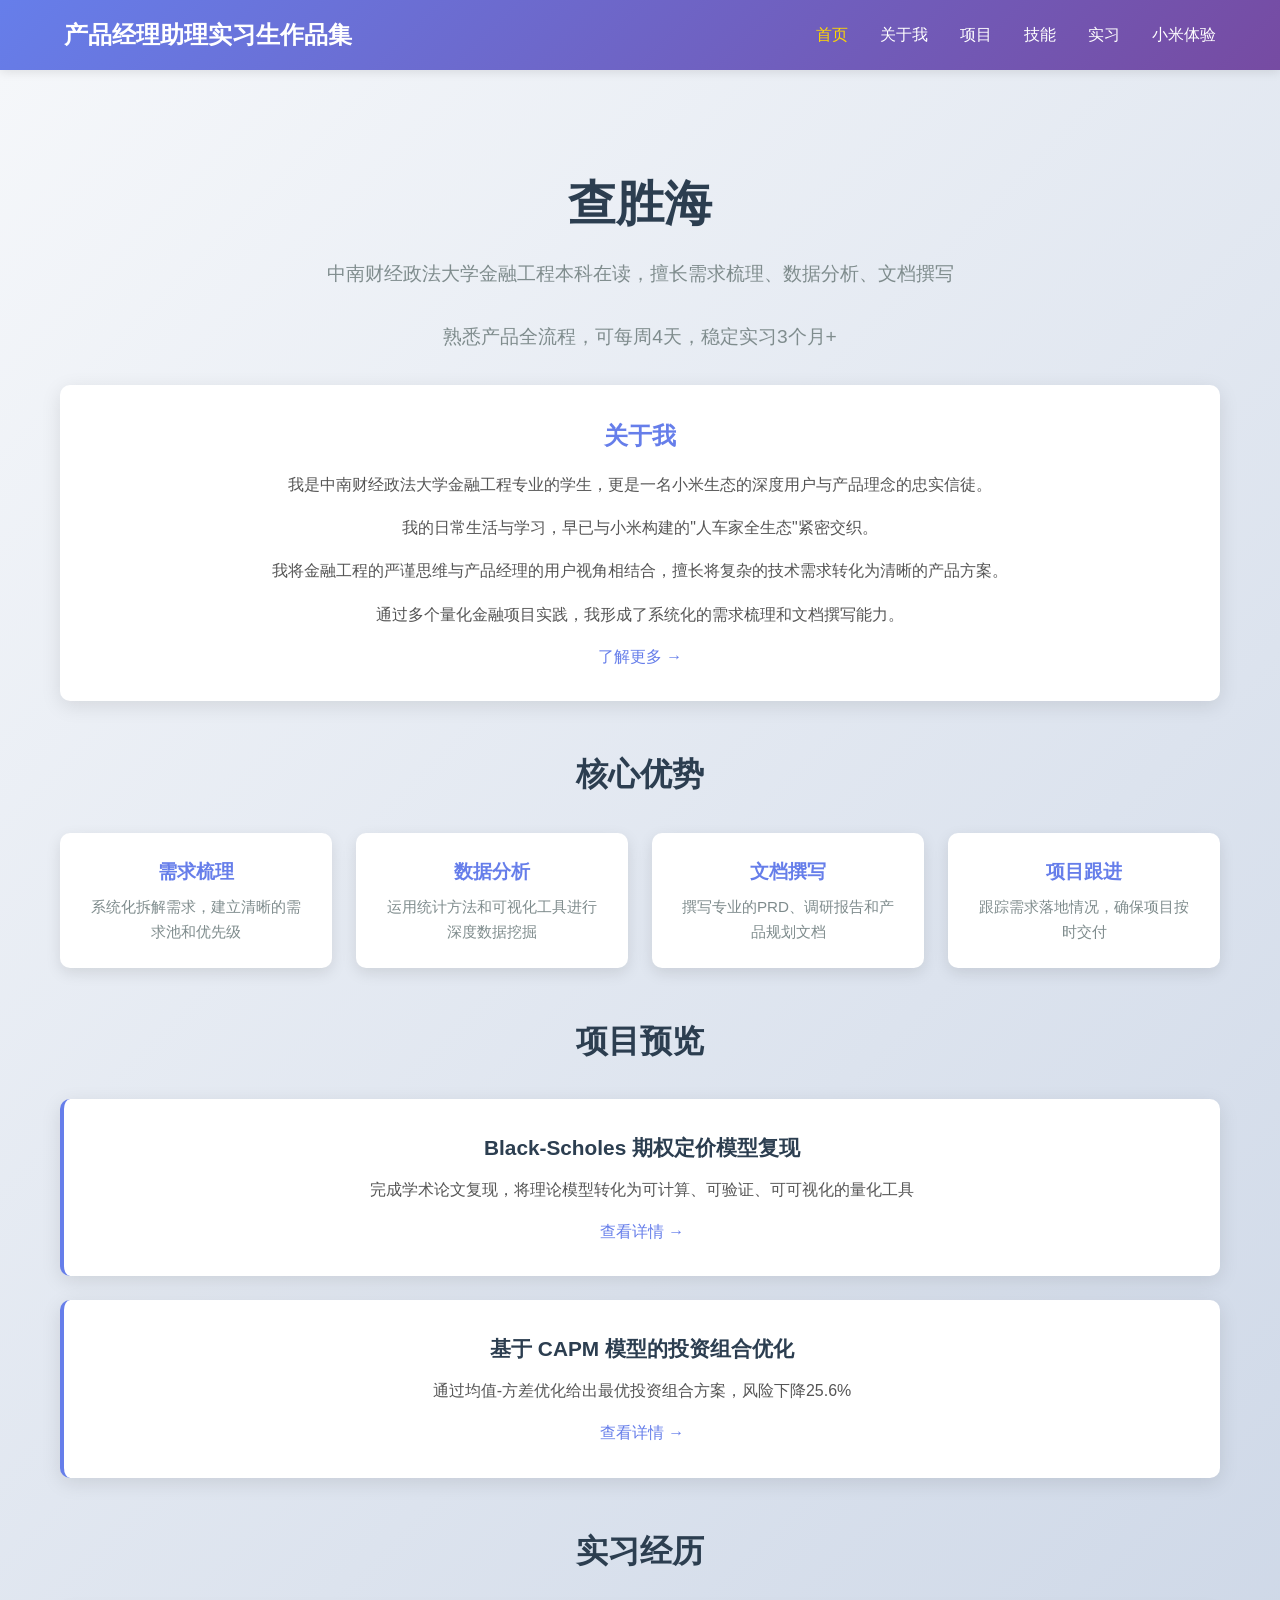
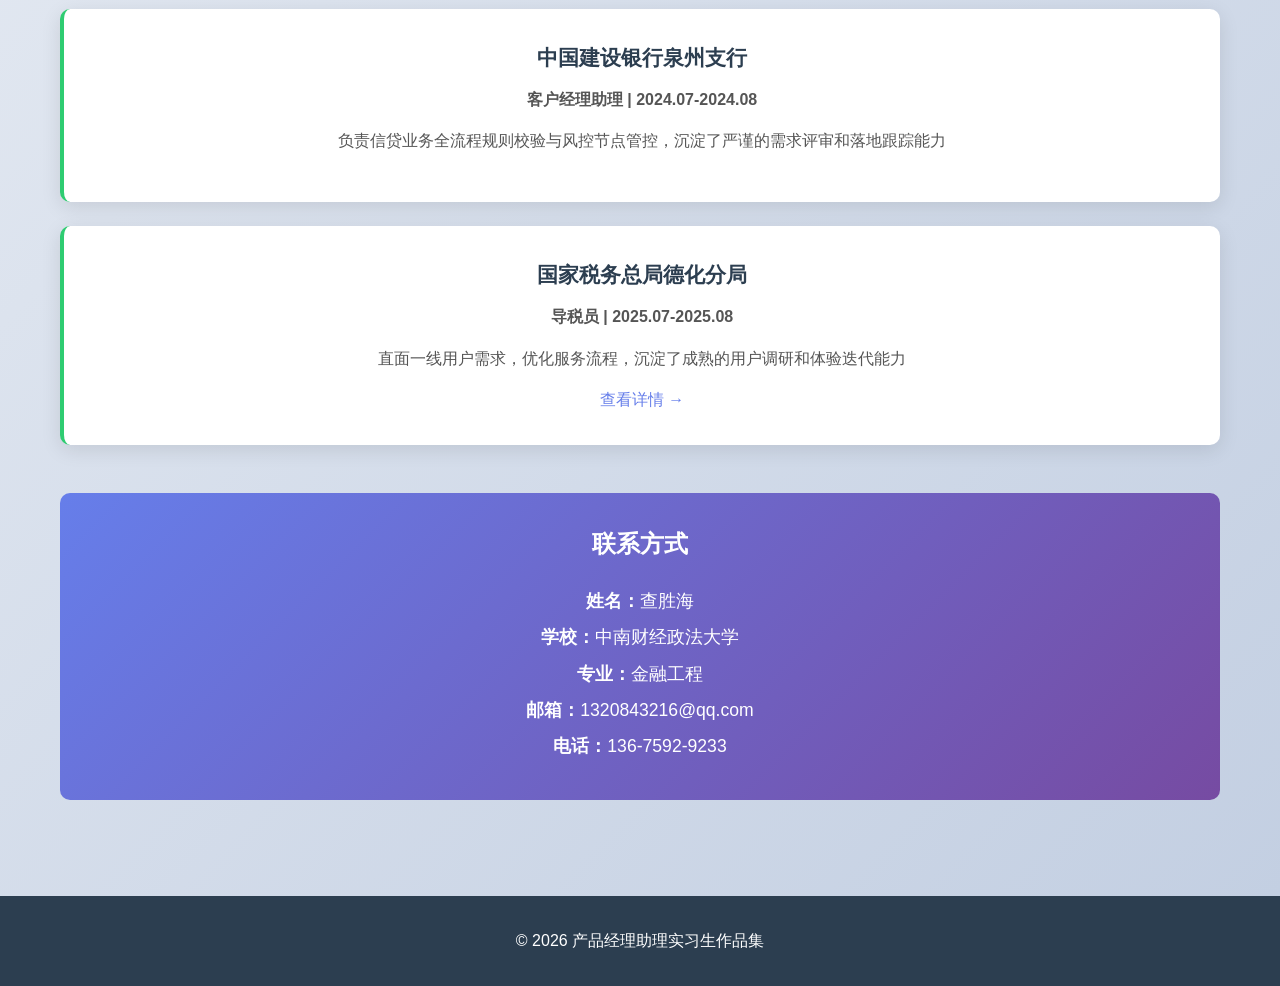
==== index.html @ c29e6b22 "Initial commit" ====
<!DOCTYPE html>
<html lang="zh-CN">
<head>
    <meta charset="UTF-8">
    <meta name="viewport" content="width=device-width, initial-scale=1.0">
    <title>产品经理助理实习生作品集</title>
    <link rel="stylesheet" href="styles.css">
</head>
<body>
    <nav class="navbar">
        <div class="nav-container">
            <div class="logo">产品经理助理实习生作品集</div>
            <ul class="nav-links">
                <li><a href="index.html" class="active">首页</a></li>
                <li><a href="about.html">关于我</a></li>
                <li><a href="project.html">项目</a></li>
                <li><a href="skills.html">技能</a></li>
                <li><a href="internship.html">实习</a></li>
                <li><a href="xiaomi.html">小米体验</a></li>
            </ul>
        </div>
    </nav>

    <section class="hero">
        <div class="container">
            <div class="hero-content">
                <h1>查胜海</h1>
                <p class="tagline">中南财经政法大学金融工程本科在读，擅长需求梳理、数据分析、文档撰写</p>
                <p class="tagline">熟悉产品全流程，可每周4天，稳定实习3个月+</p>
                <div class="intro-section">
                    <h2>关于我</h2>
                    <p>我是中南财经政法大学金融工程专业的学生，更是一名小米生态的深度用户与产品理念的忠实信徒。</p>
                    <p>我的日常生活与学习，早已与小米构建的"人车家全生态"紧密交织。</p>
                    <p>我将金融工程的严谨思维与产品经理的用户视角相结合，擅长将复杂的技术需求转化为清晰的产品方案。</p>
                    <p>通过多个量化金融项目实践，我形成了系统化的需求梳理和文档撰写能力。</p>
                    <a href="about.html" class="project-link">了解更多 →</a>
                </div>
                
                <div class="skills-preview">
                    <h2>核心优势</h2>
                    <div class="skills-grid-preview">
                        <div class="skill-item">
                            <h3>需求梳理</h3>
                            <p>系统化拆解需求，建立清晰的需求池和优先级</p>
                        </div>
                        <div class="skill-item">
                            <h3>数据分析</h3>
                            <p>运用统计方法和可视化工具进行深度数据挖掘</p>
                        </div>
                        <div class="skill-item">
                            <h3>文档撰写</h3>
                            <p>撰写专业的PRD、调研报告和产品规划文档</p>
                        </div>
                        <div class="skill-item">
                            <h3>项目跟进</h3>
                            <p>跟踪需求落地情况，确保项目按时交付</p>
                        </div>
                    </div>
                </div>
                
                <div class="projects-preview">
                    <h2>项目预览</h2>
                    <div class="project-preview-card">
                        <h3>Black-Scholes 期权定价模型复现</h3>
                        <p>完成学术论文复现，将理论模型转化为可计算、可验证、可可视化的量化工具</p>
                        <a href="project.html" class="project-link">查看详情 →</a>
                    </div>
                    <div class="project-preview-card">
                        <h3>基于 CAPM 模型的投资组合优化</h3>
                        <p>通过均值-方差优化给出最优投资组合方案，风险下降25.6%</p>
                        <a href="project.html" class="project-link">查看详情 →</a>
                    </div>
                </div>
                
                <div class="internship-preview">
                    <h2>实习经历</h2>
                    <div class="internship-preview-card">
                        <h3>中国建设银行泉州支行</h3>
                        <p><strong>客户经理助理 | 2024.07-2024.08</strong></p>
                        <p>负责信贷业务全流程规则校验与风控节点管控，沉淀了严谨的需求评审和落地跟踪能力</p>
                    </div>
                    <div class="internship-preview-card">
                        <h3>国家税务总局德化分局</h3>
                        <p><strong>导税员 | 2025.07-2025.08</strong></p>
                        <p>直面一线用户需求，优化服务流程，沉淀了成熟的用户调研和体验迭代能力</p>
                        <a href="internship.html" class="project-link">查看详情 →</a>
                    </div>
                </div>
                
                <div class="contact-section">
                    <h2>联系方式</h2>
                    <div class="contact-info">
                        <p><strong>姓名：</strong>查胜海</p>
                        <p><strong>学校：</strong>中南财经政法大学</p>
                        <p><strong>专业：</strong>金融工程</p>
                        <p><strong>邮箱：</strong>1320843216@qq.com</p>
                        <p><strong>电话：</strong>136-7592-9233</p>
                    </div>
                </div>
            </div>
        </div>
    </section>

    <footer>
        <div class="container">
            <p>&copy; 2026 产品经理助理实习生作品集</p>
        </div>
    </footer>
</body>
</html>
---- styles.css ----
* {
    margin: 0;
    padding: 0;
    box-sizing: border-box;
}

body {
    font-family: -apple-system, BlinkMacSystemFont, 'Segoe UI', Roboto, 'Helvetica Neue', Arial, sans-serif;
    line-height: 1.6;
    color: #333;
    background-color: #f5f5f5;
}

.container {
    max-width: 1200px;
    margin: 0 auto;
    padding: 0 20px;
}

.navbar {
    background: linear-gradient(135deg, #667eea 0%, #764ba2 100%);
    padding: 1rem 0;
    position: sticky;
    top: 0;
    z-index: 100;
    box-shadow: 0 2px 10px rgba(0,0,0,0.1);
}

.nav-container {
    display: flex;
    justify-content: space-between;
    align-items: center;
    padding: 0 4rem;
}

.logo {
    font-size: 1.5rem;
    font-weight: bold;
    color: white;
}

.nav-links {
    display: flex;
    list-style: none;
    gap: 2rem;
}

.nav-links a {
    color: white;
    text-decoration: none;
    font-weight: 500;
    transition: color 0.3s ease;
}

.nav-links a:hover,
.nav-links a.active {
    color: #ffd700;
}

.hero {
    padding: 6rem 0;
    background: linear-gradient(135deg, #f5f7fa 0%, #c3cfe2 100%);
    text-align: center;
}

.hero-content h1 {
    font-size: 3rem;
    margin-bottom: 1rem;
    color: #2c3e50;
}

.tagline {
    font-size: 1.2rem;
    color: #7f8c8d;
    margin-bottom: 2rem;
    max-width: 800px;
    margin-left: auto;
    margin-right: auto;
}

.personal-info {
    margin: 2rem 0;
}

.personal-info p,
.contact-info p {
    font-size: 1.1rem;
    margin: 0.5rem 0;
}

.resume-btn {
    display: inline-block;
    background: linear-gradient(135deg, #667eea 0%, #764ba2 100%);
    color: white;
    padding: 1rem 2rem;
    text-decoration: none;
    border-radius: 50px;
    font-weight: bold;
    margin-top: 1rem;
    transition: transform 0.3s ease;
}

.resume-btn:hover {
    transform: translateY(-2px);
}

.intro-section {
    background: white;
    padding: 2rem;
    border-radius: 10px;
    margin: 2rem 0;
    box-shadow: 0 5px 20px rgba(0,0,0,0.1);
}

.intro-section h2 {
    color: #667eea;
    margin-bottom: 1rem;
    font-size: 1.5rem;
}

.intro-section p {
    margin-bottom: 1rem;
    line-height: 1.7;
    color: #555;
}

.skills-preview {
    margin: 3rem 0;
}

.skills-preview h2 {
    color: #2c3e50;
    text-align: center;
    margin-bottom: 2rem;
    font-size: 2rem;
}

.skills-grid-preview {
    display: grid;
    grid-template-columns: repeat(auto-fit, minmax(250px, 1fr));
    gap: 1.5rem;
}

.skill-item {
    background: white;
    padding: 1.5rem;
    border-radius: 10px;
    box-shadow: 0 5px 15px rgba(0,0,0,0.1);
    text-align: center;
}

.skill-item h3 {
    color: #667eea;
    margin-bottom: 0.5rem;
    font-size: 1.2rem;
}

.skill-item p {
    color: #7f8c8d;
    font-size: 0.95rem;
}

.projects-preview {
    margin: 3rem 0;
}

.projects-preview h2 {
    color: #2c3e50;
    text-align: center;
    margin-bottom: 2rem;
    font-size: 2rem;
}

.project-preview-card {
    background: white;
    padding: 2rem;
    border-radius: 10px;
    margin-bottom: 1.5rem;
    box-shadow: 0 5px 20px rgba(0,0,0,0.1);
    border-left: 4px solid #667eea;
}

.project-preview-card h3 {
    color: #2c3e50;
    margin-bottom: 0.8rem;
    font-size: 1.3rem;
}

.project-preview-card p {
    color: #555;
    margin-bottom: 1rem;
    line-height: 1.6;
}

.project-link {
    color: #667eea;
    text-decoration: none;
    font-weight: 500;
    transition: color 0.3s ease;
}

.project-link:hover {
    color: #764ba2;
}

.internship-preview {
    margin: 3rem 0;
}

.internship-preview h2 {
    color: #2c3e50;
    text-align: center;
    margin-bottom: 2rem;
    font-size: 2rem;
}

.internship-preview-card {
    background: white;
    padding: 2rem;
    border-radius: 10px;
    margin-bottom: 1.5rem;
    box-shadow: 0 5px 20px rgba(0,0,0,0.1);
    border-left: 4px solid #2ecc71;
}

.internship-preview-card h3 {
    color: #2c3e50;
    margin-bottom: 0.8rem;
    font-size: 1.3rem;
}

.internship-preview-card p {
    color: #555;
    margin-bottom: 1rem;
    line-height: 1.6;
}

.contact-section {
    background: linear-gradient(135deg, #667eea 0%, #764ba2 100%);
    color: white;
    padding: 2rem;
    border-radius: 10px;
    margin-top: 3rem;
}

.contact-section h2 {
    margin-bottom: 1.5rem;
    font-size: 1.5rem;
}

.contact-section .contact-info p {
    margin: 0.5rem 0;
    font-size: 1.1rem;
}

.project-section {
    padding: 4rem 0;
    background: white;
}

.section-title {
    text-align: center;
    font-size: 2.5rem;
    margin-bottom: 3rem;
    color: #2c3e50;
}

.project-card {
    background: white;
    border-radius: 10px;
    box-shadow: 0 5px 20px rgba(0,0,0,0.1);
    padding: 2rem;
    margin-bottom: 2rem;
}

.project-card h2 {
    color: #667eea;
    margin-bottom: 0.5rem;
    font-size: 1.8rem;
}

.project-tagline {
    color: #7f8c8d;
    font-style: italic;
    margin-bottom: 2rem;
    font-size: 1.1rem;
}

.project-card h3 {
    color: #2c3e50;
    margin: 1.5rem 0 1rem;
    font-size: 1.4rem;
}

.project-card h4 {
    color: #667eea;
    margin: 1.2rem 0 0.8rem;
    font-size: 1.2rem;
}

.project-card p {
    margin-bottom: 1rem;
    color: #555;
    line-height: 1.7;
}

.skill-tags {
    display: flex;
    flex-wrap: wrap;
    gap: 0.8rem;
    margin-top: 1rem;
}

.skill-tags span {
    background: linear-gradient(135deg, #667eea 0%, #764ba2 100%);
    color: white;
    padding: 0.4rem 1rem;
    border-radius: 20px;
    font-size: 0.9rem;
    font-weight: 500;
}

.skills-section {
    padding: 4rem 0;
    background: #f8f9fa;
}

.skills-single-card {
    background: white;
    padding: 2rem;
    border-radius: 10px;
    box-shadow: 0 5px 20px rgba(0,0,0,0.1);
    margin-top: 2rem;
}

.skill-section {
    margin-bottom: 2.5rem;
    padding-bottom: 2rem;
    border-bottom: 2px solid #f0f0f0;
}

.skill-section:last-child {
    margin-bottom: 0;
    padding-bottom: 0;
    border-bottom: none;
}

.skill-section h3 {
    color: #667eea;
    margin-bottom: 1.5rem;
    font-size: 1.4rem;
    position: relative;
    padding-left: 1.5rem;
}

.skill-section h3:before {
    content: "▸";
    position: absolute;
    left: 0;
    color: #667eea;
    font-size: 1.2rem;
}

.skill-section ul {
    list-style: none;
}

.skill-section ol {
    margin-left: 1.5rem;
}

.skill-section li {
    margin: 0.8rem 0;
    padding-left: 1.5rem;
    position: relative;
    line-height: 1.6;
    word-break: break-word;
}

.skill-section ul li:before {
    content: "✓";
    position: absolute;
    left: 0;
    color: #2ecc71;
    font-weight: bold;
}

.about-section,
.xiaomi-section,
.internship-section {
    padding: 4rem 0;
    background: white;
}

.experience-card {
    background: #f8f9fa;
    padding: 2rem;
    border-radius: 10px;
    margin-bottom: 2rem;
}

.experience-card h3 {
    color: #2c3e50;
    margin: 1.5rem 0 1rem;
}

.experience-card ul,
.experience-card ol {
    margin-left: 1.5rem;
}

.experience-card li {
    margin: 0.5rem 0;
}

.internship-card {
    background: #f8f9fa;
    padding: 2rem;
    border-radius: 10px;
    margin-bottom: 2rem;
}

.internship-card h2 {
    color: #667eea;
    font-size: 1.8rem;
    margin-bottom: 1rem;
}

.internship-card h3 {
    color: #2c3e50;
    margin: 1.5rem 0 1rem;
    font-size: 1.4rem;
}

.internship-card ul {
    margin-left: 1.5rem;
}

.internship-card li {
    margin: 0.8rem 0;
    line-height: 1.6;
    word-break: break-word;
}

.about-card {
    background: white;
    padding: 3rem;
    border-radius: 15px;
    box-shadow: 0 10px 30px rgba(0,0,0,0.1);
    max-width: 1000px;
    margin: 0 auto;
}

.about-card h2 {
    color: #667eea;
    font-size: 2.2rem;
    margin-bottom: 1.5rem;
    text-align: center;
}

.about-card h3 {
    color: #2c3e50;
    font-size: 1.6rem;
    margin: 2rem 0 1rem;
    position: relative;
    padding-left: 1.5rem;
}

.about-card h3:before {
    content: "▸";
    position: absolute;
    left: 0;
    color: #667eea;
    font-size: 1.2rem;
}

.about-card h4 {
    color: #667eea;
    font-size: 1.3rem;
    margin: 1.5rem 0 0.8rem;
}

.about-card p {
    color: #555;
    line-height: 1.7;
    margin-bottom: 1.2rem;
}

.experience-grid {
    display: grid;
    grid-template-columns: repeat(auto-fit, minmax(400px, 1fr));
    gap: 2rem;
    margin: 2rem 0;
}

.experience-item {
    background: #f8f9fa;
    padding: 1.5rem;
    border-radius: 10px;
    border-left: 4px solid #667eea;
}

@media (max-width: 768px) {
    .experience-grid {
        grid-template-columns: 1fr;
    }
    
    .about-card {
        padding: 2rem;
    }
}

footer {
    background: #2c3e50;
    color: white;
    text-align: center;
    padding: 2rem 0;
}

@media (max-width: 768px) {
    .nav-container {
        padding: 0 1rem;
    }
    
    .nav-links {
        gap: 1rem;
    }
    
    .hero-content h1 {
        font-size: 2rem;
    }
    
    .tagline {
        font-size: 1rem;
    }
    
    .section-title {
        font-size: 2rem;
    }
    
    .skills-grid {
        grid-template-columns: 1fr;
    }
}

.highlight {
    color: #667eea;
    font-weight: bold;
}

.cta-section {
    text-align: center;
    padding: 3rem 0;
    background: linear-gradient(135deg, #667eea 0%, #764ba2 100%);
    color: white;
    margin: 2rem 0;
    border-radius: 10px;
}

.cta-btn {
    display: inline-block;
    background: white;
    color: #667eea;
    padding: 0.8rem 1.5rem;
    text-decoration: none;
    border-radius: 50px;
    font-weight: bold;
    margin-top: 1rem;
    transition: transform 0.3s ease;
}

.cta-btn:hover {
    transform: translateY(-2px);
}
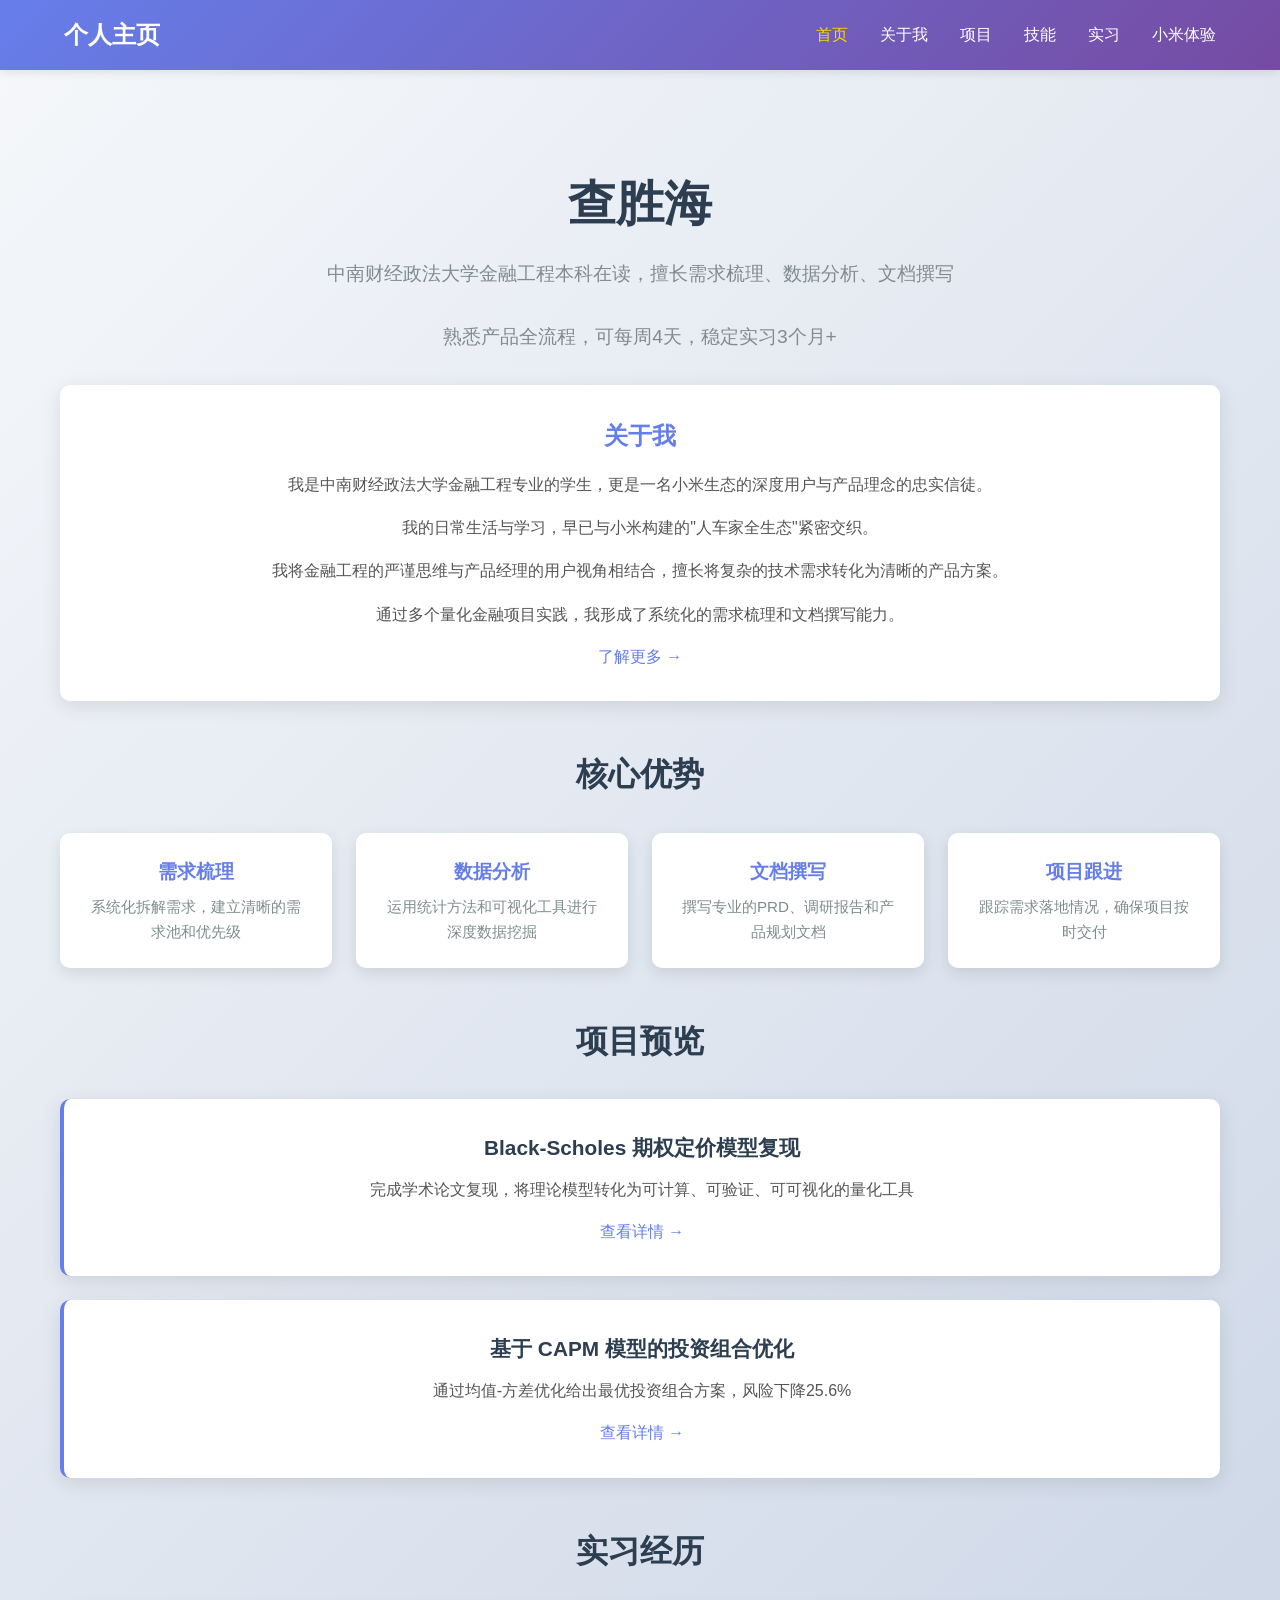
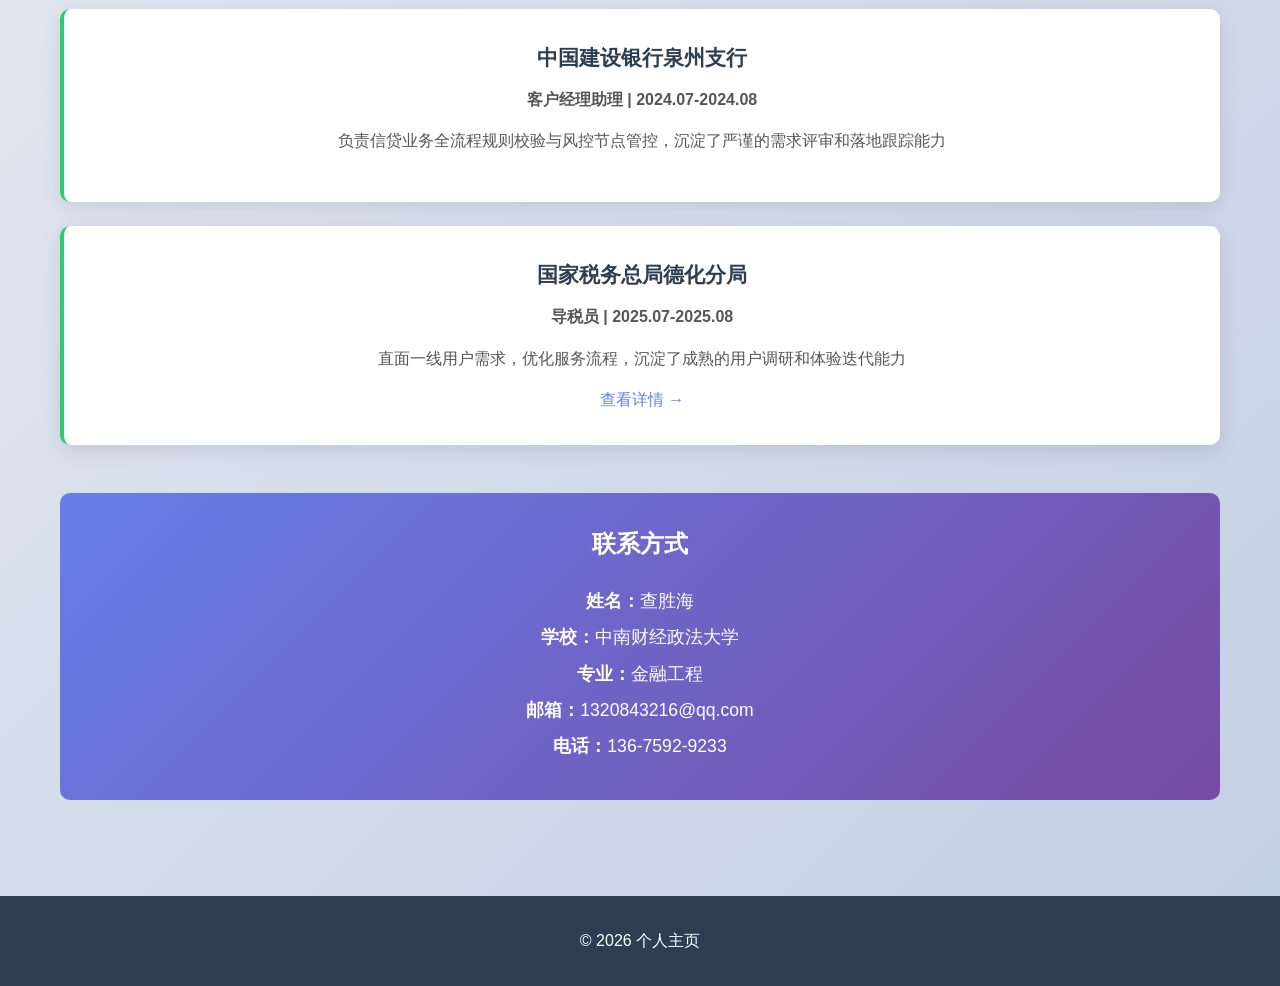
==== commit a04ca0cc: "update" ====
--- a/index.html
+++ b/index.html
@@ -3,13 +3,13 @@
 <head>
     <meta charset="UTF-8">
     <meta name="viewport" content="width=device-width, initial-scale=1.0">
-    <title>产品经理助理实习生作品集</title>
+    <title>个人主页</title>
     <link rel="stylesheet" href="styles.css">
 </head>
 <body>
     <nav class="navbar">
         <div class="nav-container">
-            <div class="logo">产品经理助理实习生作品集</div>
+            <div class="logo">个人主页</div>
             <ul class="nav-links">
                 <li><a href="index.html" class="active">首页</a></li>
                 <li><a href="about.html">关于我</a></li>
@@ -103,7 +103,7 @@
 
     <footer>
         <div class="container">
-            <p>&copy; 2026 产品经理助理实习生作品集</p>
+            <p>&copy; 2026 个人主页</p>
         </div>
     </footer>
 </body>
--- a/styles.css
+++ b/styles.css
@@ -354,7 +354,7 @@
 }
 
 .skill-section h3:before {
-    content: "▸";
+    content: "→";
     position: absolute;
     left: 0;
     color: #667eea;
@@ -378,7 +378,7 @@
 }
 
 .skill-section ul li:before {
-    content: "✓";
+    content: "•";
     position: absolute;
     left: 0;
     color: #2ecc71;
@@ -467,7 +467,7 @@
 }
 
 .about-card h3:before {
-    content: "▸";
+    content: "→";
     position: absolute;
     left: 0;
     color: #667eea;
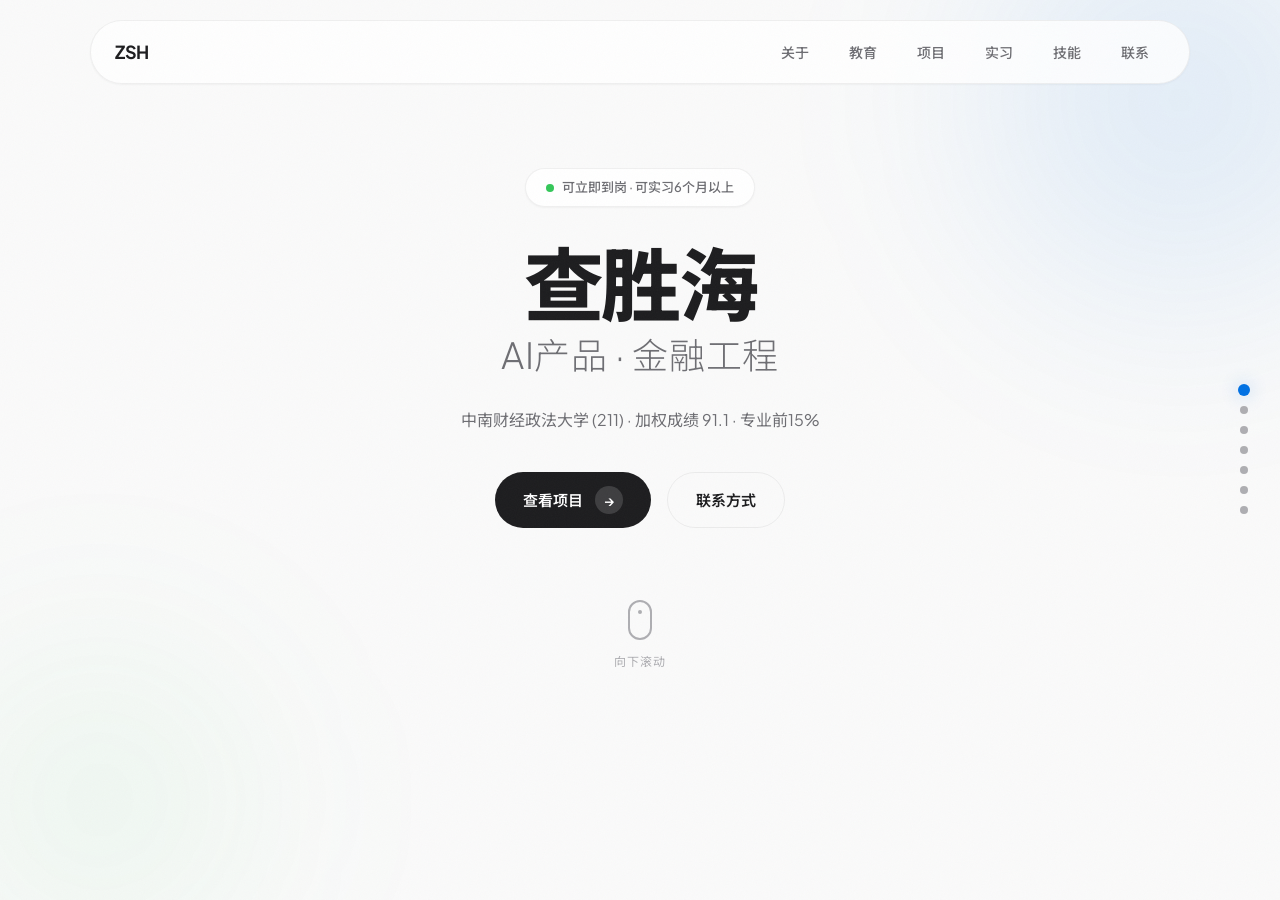
==== commit 76d691dd: "feat: 个人网站初始版本 - Soft Structuralism 清亮风格" ====
--- a/index.html
+++ b/index.html
@@ -1,110 +1,374 @@
-<!DOCTYPE html>
-<html lang="zh-CN">
-<head>
-    <meta charset="UTF-8">
-    <meta name="viewport" content="width=device-width, initial-scale=1.0">
-    <title>个人主页</title>
-    <link rel="stylesheet" href="styles.css">
-</head>
-<body>
-    <nav class="navbar">
-        <div class="nav-container">
-            <div class="logo">个人主页</div>
-            <ul class="nav-links">
-                <li><a href="index.html" class="active">首页</a></li>
-                <li><a href="about.html">关于我</a></li>
-                <li><a href="project.html">项目</a></li>
-                <li><a href="skills.html">技能</a></li>
-                <li><a href="internship.html">实习</a></li>
-                <li><a href="xiaomi.html">小米体验</a></li>
-            </ul>
-        </div>
-    </nav>
-
-    <section class="hero">
-        <div class="container">
-            <div class="hero-content">
-                <h1>查胜海</h1>
-                <p class="tagline">中南财经政法大学金融工程本科在读，擅长需求梳理、数据分析、文档撰写</p>
-                <p class="tagline">熟悉产品全流程，可每周4天，稳定实习3个月+</p>
-                <div class="intro-section">
-                    <h2>关于我</h2>
-                    <p>我是中南财经政法大学金融工程专业的学生，更是一名小米生态的深度用户与产品理念的忠实信徒。</p>
-                    <p>我的日常生活与学习，早已与小米构建的"人车家全生态"紧密交织。</p>
-                    <p>我将金融工程的严谨思维与产品经理的用户视角相结合，擅长将复杂的技术需求转化为清晰的产品方案。</p>
-                    <p>通过多个量化金融项目实践，我形成了系统化的需求梳理和文档撰写能力。</p>
-                    <a href="about.html" class="project-link">了解更多 →</a>
-                </div>
-                
-                <div class="skills-preview">
-                    <h2>核心优势</h2>
-                    <div class="skills-grid-preview">
-                        <div class="skill-item">
-                            <h3>需求梳理</h3>
-                            <p>系统化拆解需求，建立清晰的需求池和优先级</p>
-                        </div>
-                        <div class="skill-item">
-                            <h3>数据分析</h3>
-                            <p>运用统计方法和可视化工具进行深度数据挖掘</p>
-                        </div>
-                        <div class="skill-item">
-                            <h3>文档撰写</h3>
-                            <p>撰写专业的PRD、调研报告和产品规划文档</p>
-                        </div>
-                        <div class="skill-item">
-                            <h3>项目跟进</h3>
-                            <p>跟踪需求落地情况，确保项目按时交付</p>
-                        </div>
-                    </div>
-                </div>
-                
-                <div class="projects-preview">
-                    <h2>项目预览</h2>
-                    <div class="project-preview-card">
-                        <h3>Black-Scholes 期权定价模型复现</h3>
-                        <p>完成学术论文复现，将理论模型转化为可计算、可验证、可可视化的量化工具</p>
-                        <a href="project.html" class="project-link">查看详情 →</a>
-                    </div>
-                    <div class="project-preview-card">
-                        <h3>基于 CAPM 模型的投资组合优化</h3>
-                        <p>通过均值-方差优化给出最优投资组合方案，风险下降25.6%</p>
-                        <a href="project.html" class="project-link">查看详情 →</a>
-                    </div>
-                </div>
-                
-                <div class="internship-preview">
-                    <h2>实习经历</h2>
-                    <div class="internship-preview-card">
-                        <h3>中国建设银行泉州支行</h3>
-                        <p><strong>客户经理助理 | 2024.07-2024.08</strong></p>
-                        <p>负责信贷业务全流程规则校验与风控节点管控，沉淀了严谨的需求评审和落地跟踪能力</p>
-                    </div>
-                    <div class="internship-preview-card">
-                        <h3>国家税务总局德化分局</h3>
-                        <p><strong>导税员 | 2025.07-2025.08</strong></p>
-                        <p>直面一线用户需求，优化服务流程，沉淀了成熟的用户调研和体验迭代能力</p>
-                        <a href="internship.html" class="project-link">查看详情 →</a>
-                    </div>
-                </div>
-                
-                <div class="contact-section">
-                    <h2>联系方式</h2>
-                    <div class="contact-info">
-                        <p><strong>姓名：</strong>查胜海</p>
-                        <p><strong>学校：</strong>中南财经政法大学</p>
-                        <p><strong>专业：</strong>金融工程</p>
-                        <p><strong>邮箱：</strong>1320843216@qq.com</p>
-                        <p><strong>电话：</strong>136-7592-9233</p>
-                    </div>
-                </div>
-            </div>
-        </div>
-    </section>
-
-    <footer>
-        <div class="container">
-            <p>&copy; 2026 个人主页</p>
-        </div>
-    </footer>
-</body>
-</html>+<!DOCTYPE html>
+<html lang="zh-CN">
+<head>
+  <meta charset="UTF-8">
+  <meta name="viewport" content="width=device-width, initial-scale=1.0">
+  <title>查胜海 | AI产品 & 金融工程</title>
+  <meta name="description" content="查胜海的个人网站 - 中南财经政法大学金融工程专业，专注AI产品与数据驱动运营">
+  <meta property="og:title" content="查胜海 | AI产品 & 金融工程">
+  <meta property="og:description" content="中南财经政法大学金融工程专业，专注AI产品与数据驱动运营">
+  <meta property="og:type" content="website">
+  <link rel="icon" href="data:image/svg+xml,<svg xmlns='http://www.w3.org/2000/svg' viewBox='0 0 100 100'><text y='.9em' font-size='90'>◆</text></svg>">
+  <link rel="preconnect" href="https://fonts.googleapis.com">
+  <link href="https://fonts.googleapis.com/css2?family=Plus+Jakarta+Sans:wght@300;400;500;600;700;800&family=Noto+Sans+SC:wght@300;400;500;700&display=swap" rel="stylesheet">
+  <link rel="stylesheet" href="css/style.css">
+</head>
+<body>
+  <!-- 跳转到主内容（无障碍） -->
+  <a href="#about" class="skip-link">跳转到主要内容</a>
+
+  <!-- 噪点纹理叠加层 -->
+  <div class="grain-overlay"></div>
+
+  <!-- 浮动导航栏 -->
+  <nav class="nav" id="nav">
+    <div class="nav-inner">
+      <a href="#hero" class="nav-brand">ZSH</a>
+      <div class="nav-links">
+        <a href="#about" class="nav-link" data-index="1">关于</a>
+        <a href="#education" class="nav-link" data-index="2">教育</a>
+        <a href="#projects" class="nav-link" data-index="3">项目</a>
+        <a href="#experience" class="nav-link" data-index="4">实习</a>
+        <a href="#skills" class="nav-link" data-index="5">技能</a>
+        <a href="#contact" class="nav-link" data-index="6">联系</a>
+      </div>
+      <button class="nav-toggle" id="navToggle" aria-label="菜单">
+        <span class="toggle-line"></span>
+        <span class="toggle-line"></span>
+      </button>
+    </div>
+  </nav>
+
+  <!-- 全屏滚动容器 -->
+  <main class="snap-container" id="snapContainer">
+
+    <!-- Section 0: Hero -->
+    <section class="snap-section hero" id="hero">
+      <div class="section-inner">
+        <div class="hero-badge animate-in">
+          <span class="badge-dot"></span>
+          可立即到岗 · 可实习6个月以上
+        </div>
+        <h1 class="hero-title animate-in">
+          <span class="title-line">查胜海</span>
+          <span class="title-line title-accent">AI产品 · 金融工程</span>
+        </h1>
+        <p class="hero-subtitle animate-in">
+          中南财经政法大学 (211) · 加权成绩 91.1 · 专业前15%
+        </p>
+        <div class="hero-actions animate-in">
+          <a href="#projects" class="btn btn-primary">
+            <span>查看项目</span>
+            <span class="btn-icon-wrapper">
+              <span class="btn-icon">→</span>
+            </span>
+          </a>
+          <a href="#contact" class="btn btn-secondary">联系方式</a>
+        </div>
+        <div class="hero-scroll-hint animate-in">
+          <div class="scroll-indicator">
+            <div class="scroll-dot"></div>
+          </div>
+          <span>向下滚动</span>
+        </div>
+      </div>
+      <!-- 装饰元素 -->
+      <div class="hero-deco hero-deco-1"></div>
+      <div class="hero-deco hero-deco-2"></div>
+    </section>
+
+    <!-- Section 1: 关于我 -->
+    <section class="snap-section section" id="about">
+      <div class="section-inner">
+        <div class="section-header animate-in">
+          <span class="section-badge">01</span>
+          <h2 class="section-title">关于我</h2>
+        </div>
+        <div class="about-grid">
+          <div class="about-quote animate-in">
+            <blockquote>"善于从用户视角挖掘需求痛点，用数据驱动产品决策"</blockquote>
+          </div>
+          <div class="about-text animate-in">
+            <p>211院校金融工程专业在读，兼具数据分析基础与产品运营实践经验。有AI产品实习经历，参与过需求调研、竞品分析、测试验收等全流程工作。</p>
+            <p>独立完成AI用户访谈模拟器项目，积累了从用户洞察到产品落地的完整经验。对AI产品与运营方向有浓厚兴趣。</p>
+          </div>
+          <div class="about-stats animate-in">
+            <div class="stat-card">
+              <span class="stat-number" data-target="91.1">0</span>
+              <span class="stat-label">加权成绩 /100</span>
+            </div>
+            <div class="stat-card">
+              <span class="stat-number" data-target="15">0</span>
+              <span class="stat-label">专业排名前 %</span>
+            </div>
+            <div class="stat-card">
+              <span class="stat-number" data-target="2000">0</span>
+              <span class="stat-label">内容播放量</span>
+            </div>
+            <div class="stat-card">
+              <span class="stat-number" data-target="17">0</span>
+              <span class="stat-label">技能工具</span>
+            </div>
+          </div>
+        </div>
+      </div>
+    </section>
+
+    <!-- Section 2: 教育背景 -->
+    <section class="snap-section section" id="education">
+      <div class="section-inner">
+        <div class="section-header animate-in">
+          <span class="section-badge">02</span>
+          <h2 class="section-title">教育背景</h2>
+        </div>
+        <div class="edu-card animate-in">
+          <div class="edu-card-inner">
+            <div class="edu-meta">
+              <span class="edu-date">2023.09 — 2027.06</span>
+              <span class="edu-type">本科</span>
+            </div>
+            <h3 class="edu-school">中南财经政法大学</h3>
+            <p class="edu-major">金融工程 · 211工程院校</p>
+            <div class="edu-tags">
+              <span class="tag">加权成绩 91.1/100</span>
+              <span class="tag">排名 13/85 (前15%)</span>
+              <span class="tag">中共预备党员</span>
+            </div>
+          </div>
+        </div>
+        <div class="edu-highlight animate-in">
+          <p>核心能力：数据驱动运营 · 用户需求洞察 · 活动策划 · AI产品落地 · Prompt工程 · 流程优化 · SOP沉淀</p>
+        </div>
+      </div>
+    </section>
+
+    <!-- Section 3: 项目经历 -->
+    <section class="snap-section section" id="projects">
+      <div class="section-inner">
+        <div class="section-header animate-in">
+          <span class="section-badge">03</span>
+          <h2 class="section-title">项目经历</h2>
+        </div>
+        <div class="projects-grid">
+          <div class="project-card animate-in" data-project="1">
+            <div class="project-card-inner">
+              <div class="project-top">
+                <span class="project-date">2026.05</span>
+                <span class="project-role-badge">作者</span>
+              </div>
+              <h3 class="project-name">AI用户访谈模拟器</h3>
+              <p class="project-desc">基于大语言模型的用户访谈训练工具，解决产品从业者缺乏练习场景的痛点</p>
+              <div class="project-tech">
+                <span>Prompt Engineering</span>
+                <span>Streamlit</span>
+                <span>SQLite</span>
+                <span>TTS</span>
+              </div>
+              <div class="project-detail">
+                <ul>
+                  <li>设计新手、重度、流失、竞品四类用户画像，构建角色扮演系统</li>
+                  <li>开发四维度智能评估引擎（提问质量/追问深度/倾听能力/洞察提取）</li>
+                  <li>使用 Codex + Claude Code 完成全流程开发，集成语音合成与进步追踪</li>
+                </ul>
+                <a href="https://github.com/zhashenghai/user-interview-simulator" target="_blank" class="project-link">
+                  查看项目 <span class="link-arrow">↗</span>
+                </a>
+              </div>
+              <button class="project-expand-btn" aria-label="展开详情">
+                <span class="expand-line"></span>
+                <span class="expand-line"></span>
+              </button>
+            </div>
+          </div>
+
+          <div class="project-card animate-in" data-project="2">
+            <div class="project-card-inner">
+              <div class="project-top">
+                <span class="project-date">2024-2025</span>
+                <span class="project-role-badge">运营</span>
+              </div>
+              <h3 class="project-name">校团委多平台官号运营</h3>
+              <p class="project-desc">统筹社团招新与本科招生宣传两大核心项目，负责多平台内容运营</p>
+              <div class="project-tech">
+                <span>微信公众号</span>
+                <span>B站</span>
+                <span>内容运营</span>
+                <span>SOP</span>
+              </div>
+              <div class="project-detail">
+                <ul>
+                  <li>独立完成招生宣传视频策划、脚本、拍摄与后期对接</li>
+                  <li>B站累计播放量超2000次，多平台粉丝增长100+人</li>
+                  <li>沉淀多平台内容分发SOP与活动执行流程文档</li>
+                </ul>
+              </div>
+              <button class="project-expand-btn" aria-label="展开详情">
+                <span class="expand-line"></span>
+                <span class="expand-line"></span>
+              </button>
+            </div>
+          </div>
+        </div>
+      </div>
+    </section>
+
+    <!-- Section 4: 实习经历 -->
+    <section class="snap-section section" id="experience">
+      <div class="section-inner">
+        <div class="section-header animate-in">
+          <span class="section-badge">04</span>
+          <h2 class="section-title">实习经历</h2>
+        </div>
+        <div class="experience-list">
+          <div class="exp-card animate-in">
+            <div class="exp-card-inner">
+              <div class="exp-header">
+                <div class="exp-meta">
+                  <span class="exp-date">2025.07 — 2025.09</span>
+                  <span class="exp-company">众言科技有限公司</span>
+                </div>
+                <span class="exp-role">AI产品实习生</span>
+              </div>
+              <ul class="exp-list">
+                <li>协助完成核心AI软件需求调研，输出5份调研报告，支撑3个版本迭代</li>
+                <li>独立编写50余条测试用例，提出4项优化建议，2项被采纳</li>
+                <li>参与用户行为数据分析，累计处理数据2万余条</li>
+              </ul>
+            </div>
+          </div>
+
+          <div class="exp-card animate-in">
+            <div class="exp-card-inner">
+              <div class="exp-header">
+                <div class="exp-meta">
+                  <span class="exp-date">2024.07 — 2024.08</span>
+                  <span class="exp-company">中国建设银行泉州支行</span>
+                </div>
+                <span class="exp-role">客户经理助理</span>
+              </div>
+              <ul class="exp-list">
+                <li>负责客户引导、业务咨询与需求对接</li>
+                <li>协助整理客户档案与业务资料，熟悉银行内部业务流程</li>
+              </ul>
+            </div>
+          </div>
+        </div>
+      </div>
+    </section>
+
+    <!-- Section 5: 技能特长 -->
+    <section class="snap-section section" id="skills">
+      <div class="section-inner">
+        <div class="section-header animate-in">
+          <span class="section-badge">05</span>
+          <h2 class="section-title">技能特长</h2>
+        </div>
+        <div class="skills-grid">
+          <div class="skill-card animate-in">
+            <div class="skill-card-inner">
+              <h3 class="skill-card-title">AI工具应用</h3>
+              <div class="skill-tags">
+                <span>Claude Code</span>
+                <span>Codex</span>
+                <span>Prompt工程</span>
+              </div>
+            </div>
+          </div>
+          <div class="skill-card animate-in">
+            <div class="skill-card-inner">
+              <h3 class="skill-card-title">项目能力</h3>
+              <div class="skill-tags">
+                <span>用户调研</span>
+                <span>数据复盘</span>
+                <span>SOP沉淀</span>
+                <span>需求文档</span>
+                <span>竞品分析</span>
+              </div>
+            </div>
+          </div>
+          <div class="skill-card animate-in">
+            <div class="skill-card-inner">
+              <h3 class="skill-card-title">协作工具</h3>
+              <div class="skill-tags">
+                <span>飞书多维表格</span>
+                <span>文档协作</span>
+                <span>跨部门协作</span>
+              </div>
+            </div>
+          </div>
+          <div class="skill-card animate-in">
+            <div class="skill-card-inner">
+              <h3 class="skill-card-title">证书</h3>
+              <div class="skill-tags">
+                <span>大学英语六级</span>
+                <span>计算机二级</span>
+                <span>初级会计资格证</span>
+              </div>
+            </div>
+          </div>
+        </div>
+      </div>
+    </section>
+
+    <!-- Section 6: 联系方式 -->
+    <section class="snap-section section" id="contact">
+      <div class="section-inner">
+        <div class="section-header animate-in">
+          <span class="section-badge">06</span>
+          <h2 class="section-title">联系方式</h2>
+        </div>
+        <div class="contact-grid">
+          <a href="tel:13675929233" class="contact-card animate-in">
+            <div class="contact-card-inner">
+              <span class="contact-icon">📱</span>
+              <span class="contact-label">电话</span>
+              <span class="contact-value">13675929233</span>
+            </div>
+          </a>
+          <a href="mailto:1320843216@qq.com" class="contact-card animate-in">
+            <div class="contact-card-inner">
+              <span class="contact-icon">✉️</span>
+              <span class="contact-label">邮箱</span>
+              <span class="contact-value">1320843216@qq.com</span>
+            </div>
+          </a>
+          <a href="https://github.com/zhashenghai" target="_blank" class="contact-card animate-in">
+            <div class="contact-card-inner">
+              <span class="contact-icon">◆</span>
+              <span class="contact-label">GitHub</span>
+              <span class="contact-value">zhashenghai</span>
+            </div>
+          </a>
+          <a href="https://zhashenghai.github.io" target="_blank" class="contact-card animate-in">
+            <div class="contact-card-inner">
+              <span class="contact-icon">🌐</span>
+              <span class="contact-label">网站</span>
+              <span class="contact-value">zhashenghai.github.io</span>
+            </div>
+          </a>
+        </div>
+        <footer class="footer animate-in">
+          <p class="footer-text">Designed & Built by 查胜海</p>
+          <p class="footer-copy">© 2026 All Rights Reserved</p>
+        </footer>
+      </div>
+    </section>
+
+  </main>
+
+  <!-- 进度指示器 -->
+  <div class="progress-indicator" id="progressIndicator">
+    <div class="progress-dots">
+      <button class="progress-dot active" data-index="0" aria-label="Hero"></button>
+      <button class="progress-dot" data-index="1" aria-label="关于"></button>
+      <button class="progress-dot" data-index="2" aria-label="教育"></button>
+      <button class="progress-dot" data-index="3" aria-label="项目"></button>
+      <button class="progress-dot" data-index="4" aria-label="实习"></button>
+      <button class="progress-dot" data-index="5" aria-label="技能"></button>
+      <button class="progress-dot" data-index="6" aria-label="联系"></button>
+    </div>
+  </div>
+
+  <script src="js/main.js"></script>
+</body>
+</html>
--- a/css/style.css
+++ b/css/style.css
@@ -0,0 +1,1128 @@
+/* ===== CSS 变量 - Soft Structuralism 清亮风格 ===== */
+:root {
+  /* 色彩系统 */
+  --bg-primary: #FAFAFA;
+  --bg-secondary: #F5F5F7;
+  --bg-card: #FFFFFF;
+  --bg-card-hover: #FBFBFD;
+
+  --text-primary: #1D1D1F;
+  --text-secondary: #6E6E73;
+  --text-tertiary: #AEAEB2;
+
+  --accent: #0071E3;
+  --accent-hover: #0077ED;
+  --accent-light: rgba(0, 113, 227, 0.08);
+
+  --border: rgba(0, 0, 0, 0.06);
+  --border-hover: rgba(0, 0, 0, 0.1);
+
+  --shadow-sm: 0 1px 2px rgba(0, 0, 0, 0.04);
+  --shadow-md: 0 4px 12px rgba(0, 0, 0, 0.06);
+  --shadow-lg: 0 12px 40px rgba(0, 0, 0, 0.08);
+  --shadow-xl: 0 24px 60px rgba(0, 0, 0, 0.1);
+
+  /* 字体 */
+  --font-sans: 'Plus Jakarta Sans', 'Noto Sans SC', -apple-system, sans-serif;
+
+  /* 动效 */
+  --ease-out-expo: cubic-bezier(0.16, 1, 0.3, 1);
+  --ease-out-back: cubic-bezier(0.34, 1.56, 0.64, 1);
+  --ease-spring: cubic-bezier(0.32, 0.72, 0, 1);
+
+  /* 间距 */
+  --section-padding: clamp(80px, 10vh, 120px);
+  --container-width: 1100px;
+}
+
+/* ===== 基础重置 ===== */
+*, *::before, *::after {
+  margin: 0;
+  padding: 0;
+  box-sizing: border-box;
+}
+
+html {
+  scroll-behavior: auto; /* 使用JS控制滚动 */
+  -webkit-font-smoothing: antialiased;
+  -moz-osx-font-smoothing: grayscale;
+}
+
+body {
+  font-family: var(--font-sans);
+  background: var(--bg-primary);
+  color: var(--text-primary);
+  line-height: 1.6;
+  overflow-x: hidden;
+}
+
+::selection {
+  background: var(--accent);
+  color: white;
+}
+
+a {
+  color: inherit;
+  text-decoration: none;
+}
+
+button {
+  background: none;
+  border: none;
+  cursor: pointer;
+  font-family: inherit;
+}
+
+/* Focus ring - 无障碍访问 */
+:focus-visible {
+  outline: 2px solid var(--accent);
+  outline-offset: 2px;
+  border-radius: 4px;
+}
+
+button:focus-visible {
+  outline: 2px solid var(--accent);
+  outline-offset: 2px;
+}
+
+/* Skip link - 无障碍访问 */
+.skip-link {
+  position: absolute;
+  top: -100%;
+  left: 16px;
+  z-index: 999;
+  padding: 12px 24px;
+  background: var(--accent);
+  color: white;
+  border-radius: 100px;
+  font-size: 14px;
+  font-weight: 600;
+  transition: top 0.3s ease;
+}
+
+.skip-link:focus {
+  top: 16px;
+}
+
+/* ===== 噪点纹理叠加层 ===== */
+.grain-overlay {
+  position: fixed;
+  inset: 0;
+  z-index: 100;
+  pointer-events: none;
+  opacity: 0.03;
+  background-image: url("data:image/svg+xml,%3Csvg viewBox='0 0 256 256' xmlns='http://www.w3.org/2000/svg'%3E%3Cfilter id='noise'%3E%3CfeTurbulence type='fractalNoise' baseFrequency='0.9' numOctaves='4' stitchTiles='stitch'/%3E%3C/filter%3E%3Crect width='100%25' height='100%25' filter='url(%23noise)'/%3E%3C/svg%3E");
+  background-repeat: repeat;
+  background-size: 256px 256px;
+}
+
+/* ===== 浮动导航栏 ===== */
+.nav {
+  position: fixed;
+  top: 0;
+  left: 0;
+  right: 0;
+  z-index: 90;
+  padding: 20px 32px;
+  transition: all 0.6s var(--ease-spring);
+}
+
+.nav.scrolled {
+  padding: 12px 32px;
+}
+
+.nav-inner {
+  max-width: var(--container-width);
+  margin: 0 auto;
+  display: flex;
+  justify-content: space-between;
+  align-items: center;
+  background: rgba(255, 255, 255, 0.8);
+  backdrop-filter: blur(20px);
+  -webkit-backdrop-filter: blur(20px);
+  border: 1px solid var(--border);
+  border-radius: 100px;
+  padding: 12px 24px;
+  box-shadow: var(--shadow-sm);
+  transition: all 0.6s var(--ease-spring);
+}
+
+.nav.scrolled .nav-inner {
+  box-shadow: var(--shadow-md);
+}
+
+.nav-brand {
+  font-weight: 700;
+  font-size: 18px;
+  letter-spacing: -0.02em;
+  color: var(--text-primary);
+}
+
+.nav-links {
+  display: flex;
+  gap: 8px;
+}
+
+.nav-link {
+  font-size: 14px;
+  font-weight: 500;
+  color: var(--text-secondary);
+  padding: 8px 16px;
+  border-radius: 100px;
+  transition: all 0.3s var(--ease-spring);
+}
+
+.nav-link:hover {
+  color: var(--text-primary);
+  background: var(--accent-light);
+}
+
+.nav-link.active {
+  color: var(--accent);
+  background: var(--accent-light);
+}
+
+.nav-toggle {
+  display: none;
+  flex-direction: column;
+  gap: 5px;
+  padding: 8px;
+}
+
+.toggle-line {
+  width: 20px;
+  height: 2px;
+  background: var(--text-primary);
+  border-radius: 2px;
+  transition: all 0.3s var(--ease-spring);
+}
+
+/* ===== 全屏滚动容器 ===== */
+.snap-container {
+  scroll-snap-type: y mandatory;
+  overflow-y: auto;
+  height: 100vh;
+  scroll-behavior: smooth;
+}
+
+.snap-section {
+  scroll-snap-align: start;
+  min-height: 100vh;
+  min-height: 100dvh;
+  display: flex;
+  align-items: center;
+  justify-content: center;
+  position: relative;
+  overflow: hidden;
+}
+
+.section-inner {
+  max-width: var(--container-width);
+  width: 100%;
+  padding: 0 clamp(24px, 4vw, 48px);
+  padding-top: 100px;
+  padding-bottom: 60px;
+}
+
+/* ===== 进度指示器 ===== */
+.progress-indicator {
+  position: fixed;
+  right: 32px;
+  top: 50%;
+  transform: translateY(-50%);
+  z-index: 80;
+}
+
+.progress-dots {
+  display: flex;
+  flex-direction: column;
+  align-items: center;
+  gap: 12px;
+}
+
+.progress-dot {
+  width: 8px;
+  height: 8px;
+  border-radius: 50%;
+  background: var(--text-tertiary);
+  border: none;
+  cursor: pointer;
+  transition: all 0.4s var(--ease-spring);
+  padding: 0;
+  position: relative;
+}
+
+.progress-dot::before {
+  content: '';
+  position: absolute;
+  inset: -8px;
+  border-radius: 50%;
+}
+
+.progress-dot.active {
+  background: var(--accent);
+  transform: scale(1.5);
+  box-shadow: 0 0 12px rgba(0, 113, 227, 0.3);
+}
+
+.progress-dot:hover {
+  background: var(--text-secondary);
+  transform: scale(1.25);
+}
+
+/* ===== 动画入场类 ===== */
+.animate-in {
+  opacity: 0;
+  transform: translateY(40px);
+  filter: blur(4px);
+  transition: all 0.8s var(--ease-out-expo);
+}
+
+.animate-in.visible {
+  opacity: 1;
+  transform: translateY(0);
+  filter: blur(0);
+}
+
+/* 交错延迟 */
+.animate-in:nth-child(1) { transition-delay: 0ms; }
+.animate-in:nth-child(2) { transition-delay: 100ms; }
+.animate-in:nth-child(3) { transition-delay: 200ms; }
+.animate-in:nth-child(4) { transition-delay: 300ms; }
+.animate-in:nth-child(5) { transition-delay: 400ms; }
+.animate-in:nth-child(6) { transition-delay: 500ms; }
+
+/* ===== Hero Section ===== */
+.hero {
+  background: var(--bg-primary);
+  position: relative;
+}
+
+.hero .section-inner {
+  padding-top: 0;
+  display: flex;
+  flex-direction: column;
+  align-items: center;
+  text-align: center;
+  gap: 32px;
+}
+
+.hero-badge {
+  display: inline-flex;
+  align-items: center;
+  gap: 8px;
+  padding: 8px 20px;
+  background: var(--bg-card);
+  border: 1px solid var(--border);
+  border-radius: 100px;
+  font-size: 13px;
+  font-weight: 500;
+  color: var(--text-secondary);
+  box-shadow: var(--shadow-sm);
+}
+
+.badge-dot {
+  width: 8px;
+  height: 8px;
+  background: #34C759;
+  border-radius: 50%;
+  animation: pulse 2s infinite;
+}
+
+@keyframes pulse {
+  0%, 100% { box-shadow: 0 0 0 0 rgba(52, 199, 89, 0.4); }
+  50% { box-shadow: 0 0 0 8px rgba(52, 199, 89, 0); }
+}
+
+.hero-title {
+  display: flex;
+  flex-direction: column;
+  gap: 8px;
+}
+
+.title-line {
+  font-size: clamp(48px, 8vw, 80px);
+  font-weight: 800;
+  line-height: 1.1;
+  letter-spacing: -0.03em;
+  color: var(--text-primary);
+}
+
+.title-accent {
+  font-size: clamp(24px, 4vw, 36px);
+  font-weight: 300;
+  color: var(--text-secondary);
+  letter-spacing: 0.02em;
+}
+
+.hero-subtitle {
+  font-size: 16px;
+  color: var(--text-secondary);
+  font-weight: 400;
+}
+
+.hero-actions {
+  display: flex;
+  gap: 16px;
+  margin-top: 8px;
+}
+
+/* ===== 按钮系统 - Button-in-Button 架构 ===== */
+.btn {
+  display: inline-flex;
+  align-items: center;
+  gap: 12px;
+  padding: 14px 28px;
+  border-radius: 100px;
+  font-size: 15px;
+  font-weight: 600;
+  transition: all 0.4s var(--ease-spring);
+  position: relative;
+}
+
+.btn-primary {
+  background: var(--text-primary);
+  color: white;
+}
+
+.btn-primary:hover {
+  background: #000;
+  transform: scale(1.02);
+  box-shadow: var(--shadow-lg);
+}
+
+.btn-primary:active {
+  transform: scale(0.98);
+}
+
+.btn-icon-wrapper {
+  width: 28px;
+  height: 28px;
+  display: flex;
+  align-items: center;
+  justify-content: center;
+  background: rgba(255, 255, 255, 0.15);
+  border-radius: 50%;
+  transition: all 0.4s var(--ease-spring);
+}
+
+.btn:hover .btn-icon-wrapper {
+  transform: translate(2px, -1px);
+  background: rgba(255, 255, 255, 0.25);
+}
+
+.btn-icon {
+  font-size: 14px;
+}
+
+.btn-secondary {
+  background: transparent;
+  color: var(--text-primary);
+  border: 1px solid var(--border);
+}
+
+.btn-secondary:hover {
+  background: var(--bg-secondary);
+  border-color: var(--border-hover);
+}
+
+/* 滚动提示 */
+.hero-scroll-hint {
+  display: flex;
+  flex-direction: column;
+  align-items: center;
+  gap: 12px;
+  margin-top: 40px;
+}
+
+.hero-scroll-hint span {
+  font-size: 12px;
+  color: var(--text-tertiary);
+  letter-spacing: 0.1em;
+  text-transform: uppercase;
+}
+
+.scroll-indicator {
+  width: 24px;
+  height: 40px;
+  border: 2px solid var(--text-tertiary);
+  border-radius: 12px;
+  display: flex;
+  justify-content: center;
+  padding-top: 8px;
+}
+
+.scroll-dot {
+  width: 4px;
+  height: 4px;
+  background: var(--text-tertiary);
+  border-radius: 50%;
+  animation: scrollBounce 2s infinite;
+}
+
+@keyframes scrollBounce {
+  0%, 100% { transform: translateY(0); opacity: 1; }
+  50% { transform: translateY(12px); opacity: 0.3; }
+}
+
+/* Hero 装饰元素 - 更有深度 */
+.hero-deco {
+  position: absolute;
+  border-radius: 50%;
+  pointer-events: none;
+  filter: blur(80px);
+}
+
+.hero-deco-1 {
+  width: 600px;
+  height: 600px;
+  background: radial-gradient(circle, rgba(0, 113, 227, 0.12) 0%, rgba(0, 113, 227, 0.04) 50%, transparent 70%);
+  top: -200px;
+  right: -200px;
+  animation: float-slow 20s ease-in-out infinite;
+}
+
+.hero-deco-2 {
+  width: 500px;
+  height: 500px;
+  background: radial-gradient(circle, rgba(52, 199, 89, 0.08) 0%, rgba(52, 199, 89, 0.02) 50%, transparent 70%);
+  bottom: -150px;
+  left: -150px;
+  animation: float-slow 25s ease-in-out infinite reverse;
+}
+
+@keyframes float-slow {
+  0%, 100% { transform: translate(0, 0); }
+  50% { transform: translate(30px, -20px); }
+}
+
+/* ===== 通用 Section ===== */
+.section {
+  background: var(--bg-primary);
+}
+
+.section:nth-child(even) {
+  background: var(--bg-secondary);
+}
+
+.section-header {
+  display: flex;
+  align-items: center;
+  gap: 16px;
+  margin-bottom: 48px;
+}
+
+.section-badge {
+  font-size: 12px;
+  font-weight: 600;
+  color: var(--accent);
+  padding: 6px 12px;
+  background: var(--accent-light);
+  border-radius: 100px;
+  letter-spacing: 0.05em;
+}
+
+.section-title {
+  font-size: clamp(28px, 4vw, 40px);
+  font-weight: 700;
+  letter-spacing: -0.02em;
+  color: var(--text-primary);
+}
+
+/* ===== 关于我 ===== */
+.about-grid {
+  display: grid;
+  grid-template-columns: 1fr 1fr;
+  gap: 40px;
+}
+
+.about-quote {
+  grid-column: 1 / -1;
+}
+
+.about-quote blockquote {
+  font-size: clamp(20px, 3vw, 28px);
+  font-weight: 300;
+  font-style: italic;
+  color: var(--text-primary);
+  line-height: 1.5;
+  padding-left: 24px;
+  border-left: 3px solid var(--accent);
+}
+
+.about-text p {
+  font-size: 15px;
+  color: var(--text-secondary);
+  line-height: 1.8;
+  margin-bottom: 16px;
+}
+
+.about-stats {
+  display: grid;
+  grid-template-columns: 1fr 1fr;
+  gap: 16px;
+}
+
+.stat-card {
+  background: var(--bg-card);
+  border: 1px solid var(--border);
+  border-radius: 20px;
+  padding: 24px;
+  transition: all 0.4s var(--ease-spring);
+  box-shadow: var(--shadow-sm);
+}
+
+.stat-card:hover {
+  transform: translateY(-6px);
+  box-shadow: var(--shadow-xl);
+  border-color: var(--border-hover);
+}
+
+.stat-number {
+  display: block;
+  font-size: 36px;
+  font-weight: 700;
+  color: var(--text-primary);
+  letter-spacing: -0.02em;
+  line-height: 1.2;
+  font-variant-numeric: tabular-nums;
+}
+
+.stat-label {
+  display: block;
+  font-size: 13px;
+  color: var(--text-tertiary);
+  margin-top: 4px;
+}
+
+/* ===== 教育背景 ===== */
+.edu-card {
+  background: var(--bg-card);
+  border: 1px solid var(--border);
+  border-radius: 24px;
+  overflow: hidden;
+  transition: all 0.4s var(--ease-spring);
+  box-shadow: var(--shadow-sm);
+}
+
+.edu-card:hover {
+  box-shadow: var(--shadow-xl);
+  transform: translateY(-6px);
+}
+
+.edu-card-inner {
+  padding: 40px;
+}
+
+.edu-meta {
+  display: flex;
+  align-items: center;
+  gap: 12px;
+  margin-bottom: 20px;
+}
+
+.edu-date {
+  font-family: var(--font-sans);
+  font-size: 14px;
+  font-weight: 500;
+  color: var(--accent);
+  font-variant-numeric: tabular-nums;
+}
+
+.edu-type {
+  font-size: 12px;
+  color: var(--text-tertiary);
+  padding: 4px 10px;
+  background: var(--bg-secondary);
+  border-radius: 100px;
+}
+
+.edu-school {
+  font-size: clamp(24px, 3vw, 32px);
+  font-weight: 700;
+  color: var(--text-primary);
+  margin-bottom: 8px;
+  letter-spacing: -0.02em;
+}
+
+.edu-major {
+  font-size: 15px;
+  color: var(--text-secondary);
+  margin-bottom: 24px;
+}
+
+.edu-tags {
+  display: flex;
+  flex-wrap: wrap;
+  gap: 8px;
+}
+
+.tag {
+  font-size: 13px;
+  font-weight: 500;
+  color: var(--accent);
+  padding: 8px 16px;
+  background: var(--accent-light);
+  border-radius: 100px;
+}
+
+.edu-highlight {
+  margin-top: 24px;
+  padding: 24px 32px;
+  background: var(--bg-card);
+  border: 1px solid var(--border);
+  border-radius: 20px;
+}
+
+.edu-highlight p {
+  font-size: 14px;
+  color: var(--text-secondary);
+  line-height: 1.8;
+}
+
+/* ===== 项目经历 ===== */
+.projects-grid {
+  display: grid;
+  grid-template-columns: 1fr;
+  gap: 24px;
+}
+
+.project-card {
+  background: var(--bg-card);
+  border: 1px solid var(--border);
+  border-radius: 24px;
+  overflow: hidden;
+  transition: all 0.4s var(--ease-spring);
+  box-shadow: var(--shadow-sm);
+}
+
+.project-card:hover {
+  box-shadow: var(--shadow-xl);
+  transform: translateY(-6px);
+}
+
+.project-card-inner {
+  padding: 36px;
+  position: relative;
+}
+
+.project-top {
+  display: flex;
+  justify-content: space-between;
+  align-items: center;
+  margin-bottom: 16px;
+  padding-right: 52px; /* 为展开按钮留出空间 */
+}
+
+.project-date {
+  font-size: 14px;
+  font-weight: 500;
+  color: var(--accent);
+}
+
+.project-role-badge {
+  font-size: 12px;
+  color: var(--text-tertiary);
+  padding: 4px 10px;
+  background: var(--bg-secondary);
+  border-radius: 100px;
+}
+
+.project-name {
+  font-size: clamp(20px, 3vw, 24px);
+  font-weight: 700;
+  color: var(--text-primary);
+  margin-bottom: 12px;
+  letter-spacing: -0.02em;
+  padding-right: 52px; /* 为展开按钮留出空间 */
+}
+
+.project-desc {
+  font-size: 15px;
+  color: var(--text-secondary);
+  margin-bottom: 20px;
+  line-height: 1.6;
+}
+
+.project-tech {
+  display: flex;
+  flex-wrap: wrap;
+  gap: 8px;
+  margin-bottom: 16px;
+}
+
+.project-tech span {
+  font-size: 12px;
+  font-weight: 500;
+  color: var(--text-secondary);
+  padding: 6px 12px;
+  background: var(--bg-secondary);
+  border-radius: 100px;
+}
+
+.project-detail {
+  max-height: 0;
+  overflow: hidden;
+  transition: max-height 0.6s var(--ease-spring), opacity 0.4s ease;
+  opacity: 0;
+}
+
+.project-detail.show {
+  max-height: 300px;
+  opacity: 1;
+  margin-top: 20px;
+  padding-top: 20px;
+  border-top: 1px solid var(--border);
+}
+
+.project-detail ul {
+  list-style: none;
+  margin-bottom: 20px;
+}
+
+.project-detail li {
+  font-size: 14px;
+  color: var(--text-secondary);
+  padding-left: 20px;
+  position: relative;
+  margin-bottom: 10px;
+  line-height: 1.6;
+}
+
+.project-detail li::before {
+  content: '·';
+  position: absolute;
+  left: 4px;
+  color: var(--accent);
+  font-weight: 700;
+}
+
+.project-link {
+  display: inline-flex;
+  align-items: center;
+  gap: 8px;
+  font-size: 14px;
+  font-weight: 600;
+  color: var(--accent);
+  transition: all 0.3s var(--ease-spring);
+}
+
+.project-link:hover {
+  gap: 12px;
+}
+
+.link-arrow {
+  transition: transform 0.3s var(--ease-spring);
+}
+
+.project-link:hover .link-arrow {
+  transform: translate(2px, -2px);
+}
+
+.project-expand-btn {
+  position: absolute;
+  top: 36px;
+  right: 36px;
+  width: 36px;
+  height: 36px;
+  display: flex;
+  flex-direction: column;
+  align-items: center;
+  justify-content: center;
+  gap: 0;
+  background: var(--bg-secondary);
+  border-radius: 50%;
+  transition: all 0.4s var(--ease-spring);
+}
+
+.project-expand-btn:hover {
+  background: var(--accent-light);
+}
+
+.expand-line {
+  width: 14px;
+  height: 2px;
+  background: var(--text-secondary);
+  border-radius: 2px;
+  transition: all 0.4s var(--ease-spring);
+  position: absolute;
+}
+
+.expand-line:last-child {
+  transform: rotate(90deg);
+}
+
+.project-expand-btn.active .expand-line:first-child {
+  transform: rotate(45deg);
+}
+
+.project-expand-btn.active .expand-line:last-child {
+  transform: rotate(-45deg);
+}
+
+/* ===== 实习经历 ===== */
+.experience-list {
+  display: grid;
+  grid-template-columns: 1fr;
+  gap: 24px;
+}
+
+.exp-card {
+  background: var(--bg-card);
+  border: 1px solid var(--border);
+  border-radius: 24px;
+  overflow: hidden;
+  transition: all 0.4s var(--ease-spring);
+  box-shadow: var(--shadow-sm);
+}
+
+.exp-card:hover {
+  box-shadow: var(--shadow-xl);
+  transform: translateY(-6px);
+}
+
+.exp-card-inner {
+  padding: 36px;
+}
+
+.exp-header {
+  display: flex;
+  justify-content: space-between;
+  align-items: flex-start;
+  margin-bottom: 24px;
+  flex-wrap: wrap;
+  gap: 12px;
+}
+
+.exp-meta {
+  display: flex;
+  flex-direction: column;
+  gap: 4px;
+}
+
+.exp-date {
+  font-size: 14px;
+  font-weight: 500;
+  color: var(--accent);
+}
+
+.exp-company {
+  font-size: 14px;
+  color: var(--text-tertiary);
+}
+
+.exp-role {
+  font-size: 18px;
+  font-weight: 700;
+  color: var(--text-primary);
+}
+
+.exp-list {
+  list-style: none;
+}
+
+.exp-list li {
+  font-size: 15px;
+  color: var(--text-secondary);
+  padding-left: 20px;
+  position: relative;
+  margin-bottom: 12px;
+  line-height: 1.6;
+}
+
+.exp-list li::before {
+  content: '·';
+  position: absolute;
+  left: 4px;
+  color: var(--accent);
+  font-weight: 700;
+}
+
+/* ===== 技能特长 ===== */
+.skills-grid {
+  display: grid;
+  grid-template-columns: 1fr 1fr;
+  gap: 20px;
+}
+
+.skill-card {
+  background: var(--bg-card);
+  border: 1px solid var(--border);
+  border-radius: 24px;
+  overflow: hidden;
+  transition: all 0.4s var(--ease-spring);
+  box-shadow: var(--shadow-sm);
+}
+
+.skill-card:hover {
+  box-shadow: var(--shadow-xl);
+  transform: translateY(-6px);
+}
+
+.skill-card-inner {
+  padding: 28px;
+}
+
+.skill-card-title {
+  font-size: 16px;
+  font-weight: 700;
+  color: var(--text-primary);
+  margin-bottom: 20px;
+}
+
+.skill-tags {
+  display: flex;
+  flex-wrap: wrap;
+  gap: 8px;
+}
+
+.skill-tags span {
+  font-size: 13px;
+  font-weight: 500;
+  color: var(--text-secondary);
+  padding: 8px 14px;
+  background: var(--bg-secondary);
+  border-radius: 100px;
+  transition: all 0.3s var(--ease-spring);
+}
+
+.skill-tags span:hover {
+  background: var(--accent-light);
+  color: var(--accent);
+}
+
+/* ===== 联系方式 ===== */
+.contact-grid {
+  display: grid;
+  grid-template-columns: 1fr 1fr;
+  gap: 16px;
+  margin-bottom: 60px;
+}
+
+.contact-card {
+  background: var(--bg-card);
+  border: 1px solid var(--border);
+  border-radius: 24px;
+  overflow: hidden;
+  transition: all 0.4s var(--ease-spring);
+  box-shadow: var(--shadow-sm);
+}
+
+.contact-card:hover {
+  box-shadow: var(--shadow-xl);
+  transform: translateY(-6px);
+}
+
+.contact-card-inner {
+  padding: 28px;
+  display: flex;
+  flex-direction: column;
+  gap: 8px;
+}
+
+.contact-icon {
+  font-size: 24px;
+  margin-bottom: 4px;
+}
+
+.contact-label {
+  font-size: 12px;
+  font-weight: 600;
+  color: var(--text-tertiary);
+  text-transform: uppercase;
+  letter-spacing: 0.1em;
+}
+
+.contact-value {
+  font-size: 15px;
+  font-weight: 600;
+  color: var(--text-primary);
+}
+
+/* ===== 页脚 ===== */
+.footer {
+  text-align: center;
+  padding-top: 40px;
+  border-top: 1px solid var(--border);
+}
+
+.footer-text {
+  font-size: 14px;
+  color: var(--text-secondary);
+  margin-bottom: 4px;
+}
+
+.footer-copy {
+  font-size: 12px;
+  color: var(--text-tertiary);
+}
+
+/* ===== 响应式 ===== */
+@media (max-width: 768px) {
+  .nav-links {
+    display: none;
+    position: absolute;
+    top: calc(100% + 12px);
+    left: 0;
+    right: 0;
+    background: rgba(255, 255, 255, 0.95);
+    backdrop-filter: blur(20px);
+    border-radius: 20px;
+    padding: 16px;
+    flex-direction: column;
+    gap: 4px;
+    box-shadow: var(--shadow-lg);
+    border: 1px solid var(--border);
+  }
+
+  .nav-links.show {
+    display: flex;
+  }
+
+  .nav-toggle {
+    display: flex;
+  }
+
+  .progress-indicator {
+    right: 16px;
+  }
+
+  .about-grid {
+    grid-template-columns: 1fr;
+  }
+
+  .skills-grid {
+    grid-template-columns: 1fr;
+  }
+
+  .contact-grid {
+    grid-template-columns: 1fr;
+  }
+
+  .hero-actions {
+    flex-direction: column;
+    width: 100%;
+  }
+
+  .btn {
+    justify-content: center;
+    width: 100%;
+  }
+
+  .exp-header {
+    flex-direction: column;
+  }
+
+  .project-expand-btn {
+    top: 24px;
+    right: 24px;
+  }
+
+  .project-card-inner {
+    padding: 24px;
+  }
+
+  .exp-card-inner {
+    padding: 24px;
+  }
+}
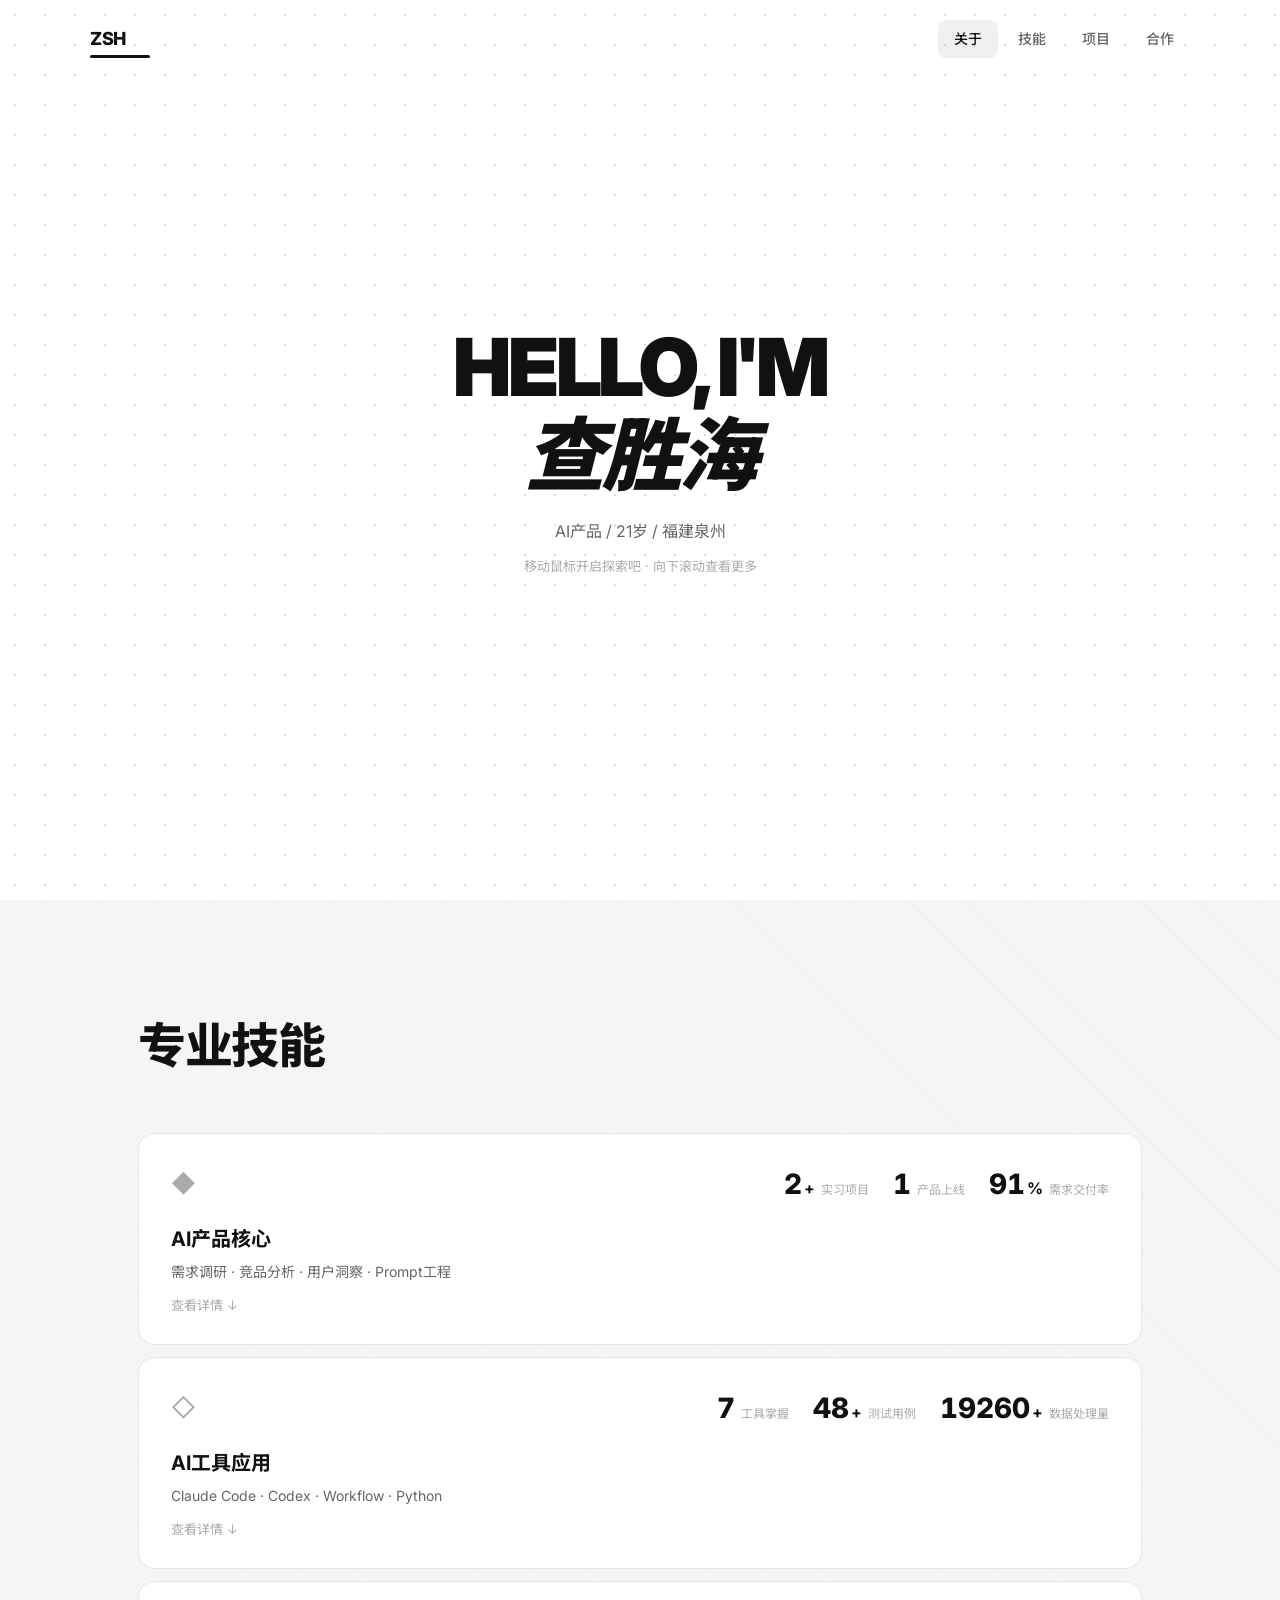
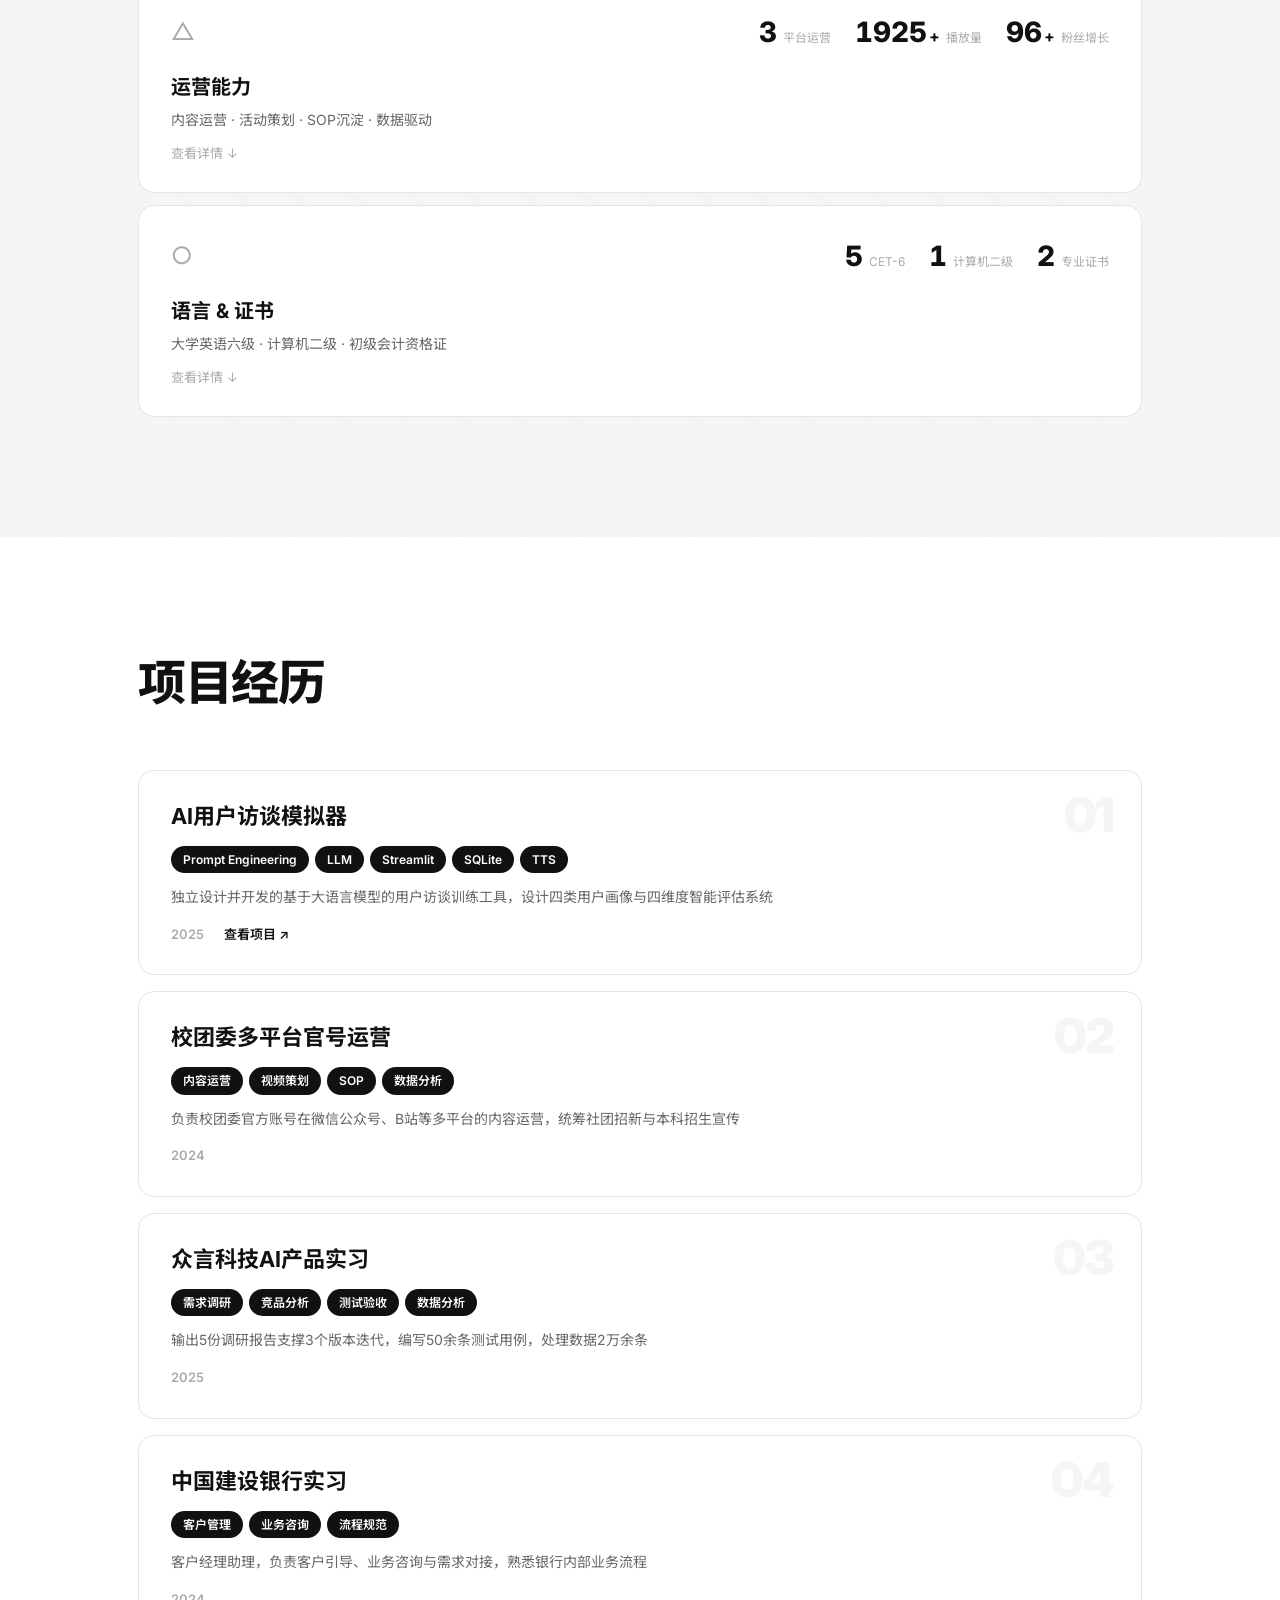
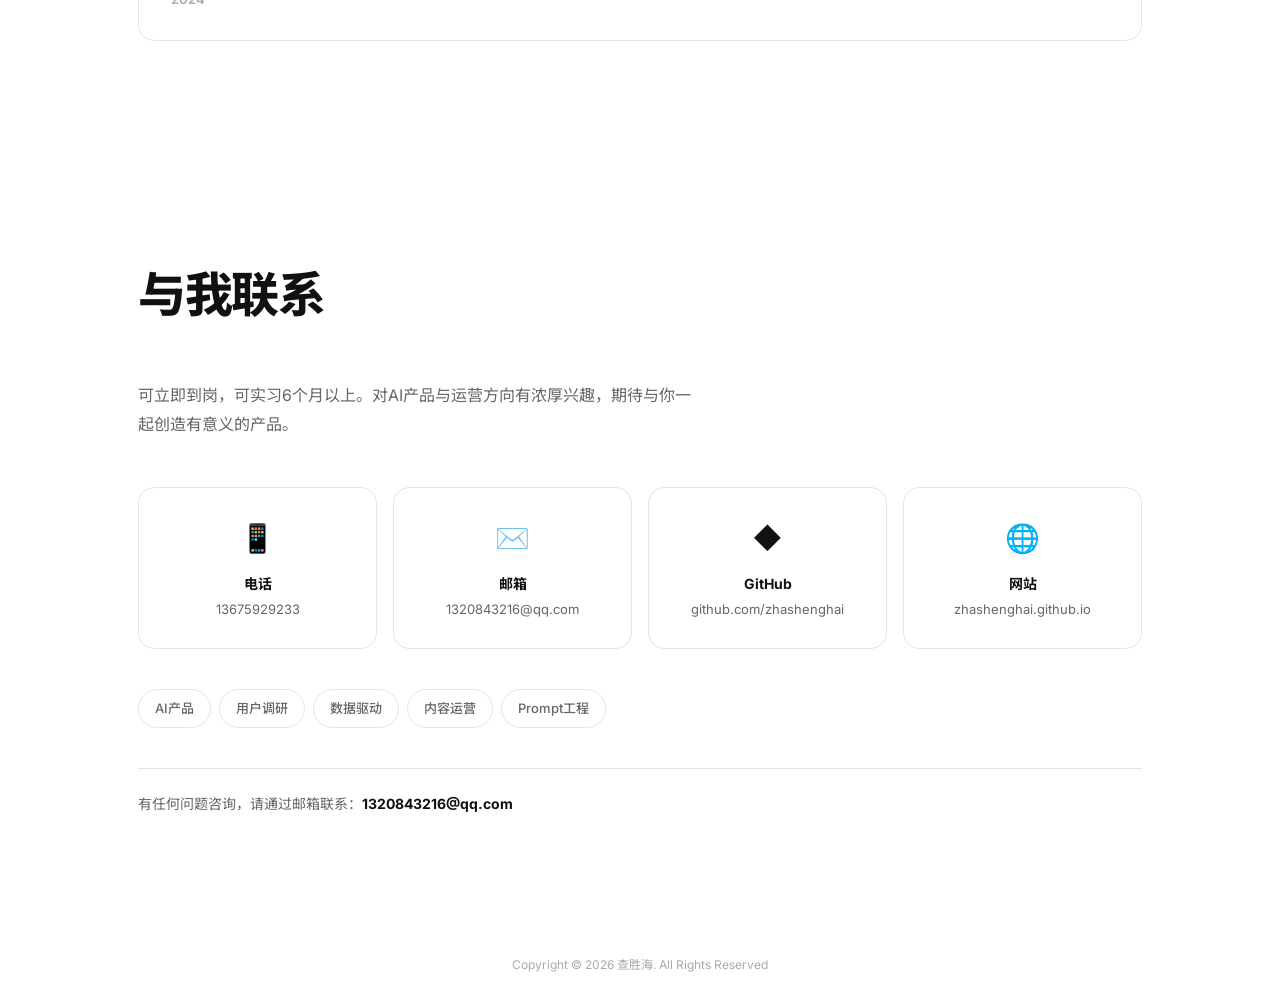
==== commit d9915b10: "feat(web): 优化个人主页结构与内容展示 - 添加网站元数据完善SEO效果，加入Open Graph图像与规范URL - 更换网页字体为Inter，优化字体加载性能 - 使用JSON-LD格式" ====
--- a/index.html
+++ b/index.html
@@ -8,367 +8,282 @@
   <meta property="og:title" content="查胜海 | AI产品 & 金融工程">
   <meta property="og:description" content="中南财经政法大学金融工程专业，专注AI产品与数据驱动运营">
   <meta property="og:type" content="website">
+  <meta property="og:image" content="https://zhashenghai.github.io/og-image.png">
+  <link rel="canonical" href="https://zhashenghai.github.io/">
   <link rel="icon" href="data:image/svg+xml,<svg xmlns='http://www.w3.org/2000/svg' viewBox='0 0 100 100'><text y='.9em' font-size='90'>◆</text></svg>">
   <link rel="preconnect" href="https://fonts.googleapis.com">
-  <link href="https://fonts.googleapis.com/css2?family=Plus+Jakarta+Sans:wght@300;400;500;600;700;800&family=Noto+Sans+SC:wght@300;400;500;700&display=swap" rel="stylesheet">
+  <link rel="preconnect" href="https://fonts.gstatic.com" crossorigin>
+  <link href="https://fonts.googleapis.com/css2?family=Inter:wght@300;400;500;600;700;800;900&family=Noto+Sans+SC:wght@300;400;500;700&display=swap" rel="stylesheet">
   <link rel="stylesheet" href="css/style.css">
+  <script type="application/ld+json">
+  {
+    "@context": "https://schema.org",
+    "@type": "Person",
+    "name": "查胜海",
+    "url": "https://zhashenghai.github.io",
+    "email": "1320843216@qq.com",
+    "jobTitle": "AI产品实习生",
+    "alumniOf": { "@type": "CollegeOrUniversity", "name": "中南财经政法大学" },
+    "sameAs": ["https://github.com/zhashenghai"]
+  }
+  </script>
 </head>
 <body>
-  <!-- 跳转到主内容（无障碍） -->
-  <a href="#about" class="skip-link">跳转到主要内容</a>
-
-  <!-- 噪点纹理叠加层 -->
-  <div class="grain-overlay"></div>
-
-  <!-- 浮动导航栏 -->
+
+  <!-- 黑圈跟随鼠标 -->
+  <div class="cursor-circle" id="cursorCircle">
+    <span class="cursor-text" id="cursorText"></span>
+  </div>
+
+  <!-- 导航栏 -->
   <nav class="nav" id="nav">
     <div class="nav-inner">
       <a href="#hero" class="nav-brand">ZSH</a>
-      <div class="nav-links">
-        <a href="#about" class="nav-link" data-index="1">关于</a>
-        <a href="#education" class="nav-link" data-index="2">教育</a>
-        <a href="#projects" class="nav-link" data-index="3">项目</a>
-        <a href="#experience" class="nav-link" data-index="4">实习</a>
-        <a href="#skills" class="nav-link" data-index="5">技能</a>
-        <a href="#contact" class="nav-link" data-index="6">联系</a>
-      </div>
+      <div class="nav-links" id="navLinks">
+        <a href="#hero" class="nav-link active" data-section="hero">关于</a>
+        <a href="#skills" class="nav-link" data-section="skills">技能</a>
+        <a href="#projects" class="nav-link" data-section="projects">项目</a>
+        <a href="#contact" class="nav-link" data-section="contact">合作</a>
+      </div>
+      <div class="nav-indicator" id="navIndicator"></div>
       <button class="nav-toggle" id="navToggle" aria-label="菜单">
-        <span class="toggle-line"></span>
-        <span class="toggle-line"></span>
+        <span></span><span></span><span></span>
       </button>
     </div>
   </nav>
 
-  <!-- 全屏滚动容器 -->
-  <main class="snap-container" id="snapContainer">
-
-    <!-- Section 0: Hero -->
-    <section class="snap-section hero" id="hero">
-      <div class="section-inner">
-        <div class="hero-badge animate-in">
-          <span class="badge-dot"></span>
-          可立即到岗 · 可实习6个月以上
-        </div>
-        <h1 class="hero-title animate-in">
-          <span class="title-line">查胜海</span>
-          <span class="title-line title-accent">AI产品 · 金融工程</span>
-        </h1>
-        <p class="hero-subtitle animate-in">
-          中南财经政法大学 (211) · 加权成绩 91.1 · 专业前15%
-        </p>
-        <div class="hero-actions animate-in">
-          <a href="#projects" class="btn btn-primary">
-            <span>查看项目</span>
-            <span class="btn-icon-wrapper">
-              <span class="btn-icon">→</span>
-            </span>
-          </a>
-          <a href="#contact" class="btn btn-secondary">联系方式</a>
-        </div>
-        <div class="hero-scroll-hint animate-in">
-          <div class="scroll-indicator">
-            <div class="scroll-dot"></div>
-          </div>
-          <span>向下滚动</span>
-        </div>
-      </div>
-      <!-- 装饰元素 -->
-      <div class="hero-deco hero-deco-1"></div>
-      <div class="hero-deco hero-deco-2"></div>
-    </section>
-
-    <!-- Section 1: 关于我 -->
-    <section class="snap-section section" id="about">
-      <div class="section-inner">
-        <div class="section-header animate-in">
-          <span class="section-badge">01</span>
-          <h2 class="section-title">关于我</h2>
-        </div>
-        <div class="about-grid">
-          <div class="about-quote animate-in">
-            <blockquote>"善于从用户视角挖掘需求痛点，用数据驱动产品决策"</blockquote>
-          </div>
-          <div class="about-text animate-in">
-            <p>211院校金融工程专业在读，兼具数据分析基础与产品运营实践经验。有AI产品实习经历，参与过需求调研、竞品分析、测试验收等全流程工作。</p>
-            <p>独立完成AI用户访谈模拟器项目，积累了从用户洞察到产品落地的完整经验。对AI产品与运营方向有浓厚兴趣。</p>
-          </div>
-          <div class="about-stats animate-in">
-            <div class="stat-card">
-              <span class="stat-number" data-target="91.1">0</span>
-              <span class="stat-label">加权成绩 /100</span>
-            </div>
-            <div class="stat-card">
-              <span class="stat-number" data-target="15">0</span>
-              <span class="stat-label">专业排名前 %</span>
-            </div>
-            <div class="stat-card">
-              <span class="stat-number" data-target="2000">0</span>
-              <span class="stat-label">内容播放量</span>
-            </div>
-            <div class="stat-card">
-              <span class="stat-number" data-target="17">0</span>
-              <span class="stat-label">技能工具</span>
-            </div>
-          </div>
-        </div>
-      </div>
-    </section>
-
-    <!-- Section 2: 教育背景 -->
-    <section class="snap-section section" id="education">
-      <div class="section-inner">
-        <div class="section-header animate-in">
-          <span class="section-badge">02</span>
-          <h2 class="section-title">教育背景</h2>
-        </div>
-        <div class="edu-card animate-in">
-          <div class="edu-card-inner">
-            <div class="edu-meta">
-              <span class="edu-date">2023.09 — 2027.06</span>
-              <span class="edu-type">本科</span>
-            </div>
-            <h3 class="edu-school">中南财经政法大学</h3>
-            <p class="edu-major">金融工程 · 211工程院校</p>
-            <div class="edu-tags">
-              <span class="tag">加权成绩 91.1/100</span>
-              <span class="tag">排名 13/85 (前15%)</span>
-              <span class="tag">中共预备党员</span>
-            </div>
-          </div>
-        </div>
-        <div class="edu-highlight animate-in">
-          <p>核心能力：数据驱动运营 · 用户需求洞察 · 活动策划 · AI产品落地 · Prompt工程 · 流程优化 · SOP沉淀</p>
-        </div>
-      </div>
-    </section>
-
-    <!-- Section 3: 项目经历 -->
-    <section class="snap-section section" id="projects">
-      <div class="section-inner">
-        <div class="section-header animate-in">
-          <span class="section-badge">03</span>
-          <h2 class="section-title">项目经历</h2>
-        </div>
-        <div class="projects-grid">
-          <div class="project-card animate-in" data-project="1">
-            <div class="project-card-inner">
-              <div class="project-top">
-                <span class="project-date">2026.05</span>
-                <span class="project-role-badge">作者</span>
-              </div>
-              <h3 class="project-name">AI用户访谈模拟器</h3>
-              <p class="project-desc">基于大语言模型的用户访谈训练工具，解决产品从业者缺乏练习场景的痛点</p>
-              <div class="project-tech">
-                <span>Prompt Engineering</span>
-                <span>Streamlit</span>
-                <span>SQLite</span>
-                <span>TTS</span>
-              </div>
-              <div class="project-detail">
-                <ul>
-                  <li>设计新手、重度、流失、竞品四类用户画像，构建角色扮演系统</li>
-                  <li>开发四维度智能评估引擎（提问质量/追问深度/倾听能力/洞察提取）</li>
-                  <li>使用 Codex + Claude Code 完成全流程开发，集成语音合成与进步追踪</li>
-                </ul>
-                <a href="https://github.com/zhashenghai/user-interview-simulator" target="_blank" class="project-link">
-                  查看项目 <span class="link-arrow">↗</span>
-                </a>
-              </div>
-              <button class="project-expand-btn" aria-label="展开详情">
-                <span class="expand-line"></span>
-                <span class="expand-line"></span>
-              </button>
-            </div>
-          </div>
-
-          <div class="project-card animate-in" data-project="2">
-            <div class="project-card-inner">
-              <div class="project-top">
-                <span class="project-date">2024-2025</span>
-                <span class="project-role-badge">运营</span>
-              </div>
-              <h3 class="project-name">校团委多平台官号运营</h3>
-              <p class="project-desc">统筹社团招新与本科招生宣传两大核心项目，负责多平台内容运营</p>
-              <div class="project-tech">
-                <span>微信公众号</span>
-                <span>B站</span>
-                <span>内容运营</span>
-                <span>SOP</span>
-              </div>
-              <div class="project-detail">
-                <ul>
-                  <li>独立完成招生宣传视频策划、脚本、拍摄与后期对接</li>
-                  <li>B站累计播放量超2000次，多平台粉丝增长100+人</li>
-                  <li>沉淀多平台内容分发SOP与活动执行流程文档</li>
-                </ul>
-              </div>
-              <button class="project-expand-btn" aria-label="展开详情">
-                <span class="expand-line"></span>
-                <span class="expand-line"></span>
-              </button>
-            </div>
-          </div>
-        </div>
-      </div>
-    </section>
-
-    <!-- Section 4: 实习经历 -->
-    <section class="snap-section section" id="experience">
-      <div class="section-inner">
-        <div class="section-header animate-in">
-          <span class="section-badge">04</span>
-          <h2 class="section-title">实习经历</h2>
-        </div>
-        <div class="experience-list">
-          <div class="exp-card animate-in">
-            <div class="exp-card-inner">
-              <div class="exp-header">
-                <div class="exp-meta">
-                  <span class="exp-date">2025.07 — 2025.09</span>
-                  <span class="exp-company">众言科技有限公司</span>
-                </div>
-                <span class="exp-role">AI产品实习生</span>
-              </div>
-              <ul class="exp-list">
-                <li>协助完成核心AI软件需求调研，输出5份调研报告，支撑3个版本迭代</li>
-                <li>独立编写50余条测试用例，提出4项优化建议，2项被采纳</li>
-                <li>参与用户行为数据分析，累计处理数据2万余条</li>
-              </ul>
-            </div>
-          </div>
-
-          <div class="exp-card animate-in">
-            <div class="exp-card-inner">
-              <div class="exp-header">
-                <div class="exp-meta">
-                  <span class="exp-date">2024.07 — 2024.08</span>
-                  <span class="exp-company">中国建设银行泉州支行</span>
-                </div>
-                <span class="exp-role">客户经理助理</span>
-              </div>
-              <ul class="exp-list">
-                <li>负责客户引导、业务咨询与需求对接</li>
-                <li>协助整理客户档案与业务资料，熟悉银行内部业务流程</li>
-              </ul>
-            </div>
-          </div>
-        </div>
-      </div>
-    </section>
-
-    <!-- Section 5: 技能特长 -->
-    <section class="snap-section section" id="skills">
-      <div class="section-inner">
-        <div class="section-header animate-in">
-          <span class="section-badge">05</span>
-          <h2 class="section-title">技能特长</h2>
-        </div>
-        <div class="skills-grid">
-          <div class="skill-card animate-in">
-            <div class="skill-card-inner">
-              <h3 class="skill-card-title">AI工具应用</h3>
-              <div class="skill-tags">
-                <span>Claude Code</span>
-                <span>Codex</span>
-                <span>Prompt工程</span>
-              </div>
-            </div>
-          </div>
-          <div class="skill-card animate-in">
-            <div class="skill-card-inner">
-              <h3 class="skill-card-title">项目能力</h3>
-              <div class="skill-tags">
-                <span>用户调研</span>
-                <span>数据复盘</span>
-                <span>SOP沉淀</span>
-                <span>需求文档</span>
-                <span>竞品分析</span>
-              </div>
-            </div>
-          </div>
-          <div class="skill-card animate-in">
-            <div class="skill-card-inner">
-              <h3 class="skill-card-title">协作工具</h3>
-              <div class="skill-tags">
-                <span>飞书多维表格</span>
-                <span>文档协作</span>
-                <span>跨部门协作</span>
-              </div>
-            </div>
-          </div>
-          <div class="skill-card animate-in">
-            <div class="skill-card-inner">
-              <h3 class="skill-card-title">证书</h3>
-              <div class="skill-tags">
-                <span>大学英语六级</span>
-                <span>计算机二级</span>
-                <span>初级会计资格证</span>
-              </div>
-            </div>
-          </div>
-        </div>
-      </div>
-    </section>
-
-    <!-- Section 6: 联系方式 -->
-    <section class="snap-section section" id="contact">
-      <div class="section-inner">
-        <div class="section-header animate-in">
-          <span class="section-badge">06</span>
-          <h2 class="section-title">联系方式</h2>
-        </div>
-        <div class="contact-grid">
-          <a href="tel:13675929233" class="contact-card animate-in">
-            <div class="contact-card-inner">
-              <span class="contact-icon">📱</span>
-              <span class="contact-label">电话</span>
-              <span class="contact-value">13675929233</span>
-            </div>
-          </a>
-          <a href="mailto:1320843216@qq.com" class="contact-card animate-in">
-            <div class="contact-card-inner">
-              <span class="contact-icon">✉️</span>
-              <span class="contact-label">邮箱</span>
-              <span class="contact-value">1320843216@qq.com</span>
-            </div>
-          </a>
-          <a href="https://github.com/zhashenghai" target="_blank" class="contact-card animate-in">
-            <div class="contact-card-inner">
-              <span class="contact-icon">◆</span>
-              <span class="contact-label">GitHub</span>
-              <span class="contact-value">zhashenghai</span>
-            </div>
-          </a>
-          <a href="https://zhashenghai.github.io" target="_blank" class="contact-card animate-in">
-            <div class="contact-card-inner">
-              <span class="contact-icon">🌐</span>
-              <span class="contact-label">网站</span>
-              <span class="contact-value">zhashenghai.github.io</span>
-            </div>
-          </a>
-        </div>
-        <footer class="footer animate-in">
-          <p class="footer-text">Designed & Built by 查胜海</p>
-          <p class="footer-copy">© 2026 All Rights Reserved</p>
-        </footer>
-      </div>
-    </section>
-
-  </main>
-
-  <!-- 进度指示器 -->
-  <div class="progress-indicator" id="progressIndicator">
-    <div class="progress-dots">
-      <button class="progress-dot active" data-index="0" aria-label="Hero"></button>
-      <button class="progress-dot" data-index="1" aria-label="关于"></button>
-      <button class="progress-dot" data-index="2" aria-label="教育"></button>
-      <button class="progress-dot" data-index="3" aria-label="项目"></button>
-      <button class="progress-dot" data-index="4" aria-label="实习"></button>
-      <button class="progress-dot" data-index="5" aria-label="技能"></button>
-      <button class="progress-dot" data-index="6" aria-label="联系"></button>
-    </div>
-  </div>
+  <!-- ===== 1. Hero Section ===== -->
+  <section class="hero" id="hero">
+    <div class="hero-grid-bg"></div>
+    <div class="hero-content">
+      <h1 class="hero-title" id="heroTitle">
+        <span class="title-line">HELLO, I'M</span>
+        <span class="title-line title-name"><em>查胜海</em></span>
+      </h1>
+      <p class="hero-subtitle fade-in">AI产品 / 21岁 / 福建泉州</p>
+      <p class="hero-hint fade-in">移动鼠标开启探索吧 · 向下滚动查看更多</p>
+    </div>
+  </section>
+
+  <!-- ===== 2. 技能页面 ===== -->
+  <section class="section section-skills" id="skills">
+    <div class="container">
+      <h2 class="section-title fade-in">专业技能</h2>
+      <div class="skills-grid">
+        <!-- 卡片1: AI产品 -->
+        <div class="skill-card fade-in" data-expand="skill-1">
+          <div class="skill-card-header">
+            <div class="skill-card-icon">◆</div>
+            <div class="skill-card-stats">
+              <div class="stat"><span class="stat-num" data-target="3">0</span><span class="stat-unit">+</span><span class="stat-label">实习项目</span></div>
+              <div class="stat"><span class="stat-num" data-target="2">0</span><span class="stat-label">产品上线</span></div>
+              <div class="stat"><span class="stat-num" data-target="95">0</span><span class="stat-unit">%</span><span class="stat-label">需求交付率</span></div>
+            </div>
+          </div>
+          <h3 class="skill-card-title">AI产品核心</h3>
+          <p class="skill-card-desc">需求调研 · 竞品分析 · 用户洞察 · Prompt工程</p>
+          <div class="skill-card-expand">查看详情 ↓</div>
+        </div>
+        <div class="skill-detail-panel" id="skill-1">
+          <div class="skill-detail-inner">
+            <div class="skill-detail-item"><span>需求文档撰写</span><span class="skill-level">精通</span></div>
+            <div class="skill-detail-item"><span>竞品分析</span><span class="skill-level">精通</span></div>
+            <div class="skill-detail-item"><span>用户调研</span><span class="skill-level">精通</span></div>
+            <div class="skill-detail-item"><span>Prompt Engineering</span><span class="skill-level">熟练</span></div>
+            <div class="skill-detail-item"><span>数据复盘</span><span class="skill-level">熟练</span></div>
+          </div>
+        </div>
+
+        <!-- 卡片2: AI工具 -->
+        <div class="skill-card fade-in" data-expand="skill-2">
+          <div class="skill-card-header">
+            <div class="skill-card-icon">◇</div>
+            <div class="skill-card-stats">
+              <div class="stat"><span class="stat-num" data-target="8">0</span><span class="stat-label">工具掌握</span></div>
+              <div class="stat"><span class="stat-num" data-target="50">0</span><span class="stat-unit">+</span><span class="stat-label">测试用例</span></div>
+              <div class="stat"><span class="stat-num" data-target="20000">0</span><span class="stat-unit">+</span><span class="stat-label">数据处理量</span></div>
+            </div>
+          </div>
+          <h3 class="skill-card-title">AI工具应用</h3>
+          <p class="skill-card-desc">Claude Code · Codex · Workflow · Python</p>
+          <div class="skill-card-expand">查看详情 ↓</div>
+        </div>
+        <div class="skill-detail-panel" id="skill-2">
+          <div class="skill-detail-inner">
+            <div class="skill-detail-item"><span>Claude Code</span><span class="skill-level">精通</span></div>
+            <div class="skill-detail-item"><span>Codex</span><span class="skill-level">精通</span></div>
+            <div class="skill-detail-item"><span>Prompt工程</span><span class="skill-level">精通</span></div>
+            <div class="skill-detail-item"><span>Workflow搭建</span><span class="skill-level">熟练</span></div>
+            <div class="skill-detail-item"><span>Python</span><span class="skill-level">熟练</span></div>
+            <div class="skill-detail-item"><span>ChatGPT / DeepSeek / Mimo</span><span class="skill-level">熟练</span></div>
+          </div>
+        </div>
+
+        <!-- 卡片3: 工程能力 -->
+        <div class="skill-card fade-in" data-expand="skill-3">
+          <div class="skill-card-header">
+            <div class="skill-card-icon">△</div>
+            <div class="skill-card-stats">
+              <div class="stat"><span class="stat-num" data-target="4">0</span><span class="stat-label">平台运营</span></div>
+              <div class="stat"><span class="stat-num" data-target="2000">0</span><span class="stat-unit">+</span><span class="stat-label">播放量</span></div>
+              <div class="stat"><span class="stat-num" data-target="100">0</span><span class="stat-unit">+</span><span class="stat-label">粉丝增长</span></div>
+            </div>
+          </div>
+          <h3 class="skill-card-title">运营能力</h3>
+          <p class="skill-card-desc">内容运营 · 活动策划 · SOP沉淀 · 数据驱动</p>
+          <div class="skill-card-expand">查看详情 ↓</div>
+        </div>
+        <div class="skill-detail-panel" id="skill-3">
+          <div class="skill-detail-inner">
+            <div class="skill-detail-item"><span>多平台内容运营</span><span class="skill-level">精通</span></div>
+            <div class="skill-detail-item"><span>视频策划与拍摄</span><span class="skill-level">熟练</span></div>
+            <div class="skill-detail-item"><span>SOP流程沉淀</span><span class="skill-level">精通</span></div>
+            <div class="skill-detail-item"><span>跨部门协作</span><span class="skill-level">熟练</span></div>
+          </div>
+        </div>
+
+        <!-- 卡片4: 语言 & 证书 -->
+        <div class="skill-card fade-in" data-expand="skill-4">
+          <div class="skill-card-header">
+            <div class="skill-card-icon">○</div>
+            <div class="skill-card-stats">
+              <div class="stat"><span class="stat-num" data-target="6">0</span><span class="stat-label">CET-6</span></div>
+              <div class="stat"><span class="stat-num" data-target="2">0</span><span class="stat-label">计算机二级</span></div>
+              <div class="stat"><span class="stat-num" data-target="3">0</span><span class="stat-label">专业证书</span></div>
+            </div>
+          </div>
+          <h3 class="skill-card-title">语言 & 证书</h3>
+          <p class="skill-card-desc">大学英语六级 · 计算机二级 · 初级会计资格证</p>
+          <div class="skill-card-expand">查看详情 ↓</div>
+        </div>
+        <div class="skill-detail-panel" id="skill-4">
+          <div class="skill-detail-inner">
+            <div class="skill-detail-item"><span>大学英语六级 (CET-6)</span><span class="skill-level">已取得</span></div>
+            <div class="skill-detail-item"><span>全国计算机二级</span><span class="skill-level">已取得</span></div>
+            <div class="skill-detail-item"><span>初级会计资格证</span><span class="skill-level">已取得</span></div>
+            <div class="skill-detail-item"><span>飞书多维表格</span><span class="skill-level">熟练</span></div>
+            <div class="skill-detail-item"><span>文档协作</span><span class="skill-level">熟练</span></div>
+          </div>
+        </div>
+      </div>
+    </div>
+  </section>
+
+  <!-- ===== 3. 项目经历 ===== -->
+  <section class="section section-projects" id="projects">
+    <div class="container">
+      <h2 class="section-title fade-in">项目经历</h2>
+      <div class="projects-grid">
+        <div class="project-card fade-in">
+          <span class="project-num">01</span>
+          <h3 class="project-title">AI用户访谈模拟器</h3>
+          <div class="project-tags">
+            <span class="ptag">Prompt Engineering</span>
+            <span class="ptag">LLM</span>
+            <span class="ptag">Streamlit</span>
+            <span class="ptag">SQLite</span>
+            <span class="ptag">TTS</span>
+          </div>
+          <p class="project-desc">独立设计并开发的基于大语言模型的用户访谈训练工具，设计四类用户画像与四维度智能评估系统</p>
+          <span class="project-year">2025</span>
+          <a href="https://github.com/zhashenghai/user-interview-simulator" target="_blank" class="project-link">查看项目 ↗</a>
+        </div>
+        <div class="project-card fade-in">
+          <span class="project-num">02</span>
+          <h3 class="project-title">校团委多平台官号运营</h3>
+          <div class="project-tags">
+            <span class="ptag">内容运营</span>
+            <span class="ptag">视频策划</span>
+            <span class="ptag">SOP</span>
+            <span class="ptag">数据分析</span>
+          </div>
+          <p class="project-desc">负责校团委官方账号在微信公众号、B站等多平台的内容运营，统筹社团招新与本科招生宣传</p>
+          <span class="project-year">2024</span>
+        </div>
+        <div class="project-card fade-in">
+          <span class="project-num">03</span>
+          <h3 class="project-title">众言科技AI产品实习</h3>
+          <div class="project-tags">
+            <span class="ptag">需求调研</span>
+            <span class="ptag">竞品分析</span>
+            <span class="ptag">测试验收</span>
+            <span class="ptag">数据分析</span>
+          </div>
+          <p class="project-desc">输出5份调研报告支撑3个版本迭代，编写50余条测试用例，处理数据2万余条</p>
+          <span class="project-year">2025</span>
+        </div>
+        <div class="project-card fade-in">
+          <span class="project-num">04</span>
+          <h3 class="project-title">中国建设银行实习</h3>
+          <div class="project-tags">
+            <span class="ptag">客户管理</span>
+            <span class="ptag">业务咨询</span>
+            <span class="ptag">流程规范</span>
+          </div>
+          <p class="project-desc">客户经理助理，负责客户引导、业务咨询与需求对接，熟悉银行内部业务流程</p>
+          <span class="project-year">2024</span>
+        </div>
+      </div>
+    </div>
+  </section>
+
+  <!-- ===== 4. 合作 / 联系 ===== -->
+  <section class="section section-contact" id="contact">
+    <div class="container">
+      <h2 class="section-title fade-in">与我联系</h2>
+      <p class="contact-subtitle fade-in">可立即到岗，可实习6个月以上。对AI产品与运营方向有浓厚兴趣，期待与你一起创造有意义的产品。</p>
+
+      <div class="contact-grid">
+        <div class="contact-card fade-in">
+          <div class="contact-card-icon">📱</div>
+          <h3>电话</h3>
+          <p id="phoneDisplay">点击查看</p>
+        </div>
+        <a href="mailto:1320843216@qq.com" class="contact-card fade-in">
+          <div class="contact-card-icon">✉️</div>
+          <h3>邮箱</h3>
+          <p>1320843216@qq.com</p>
+        </a>
+        <a href="https://github.com/zhashenghai" target="_blank" class="contact-card fade-in">
+          <div class="contact-card-icon">◆</div>
+          <h3>GitHub</h3>
+          <p>github.com/zhashenghai</p>
+        </a>
+        <a href="https://zhashenghai.github.io" target="_blank" class="contact-card fade-in">
+          <div class="contact-card-icon">🌐</div>
+          <h3>网站</h3>
+          <p>zhashenghai.github.io</p>
+        </a>
+      </div>
+
+      <div class="contact-tags fade-in">
+        <span class="ctag">AI产品</span>
+        <span class="ctag">用户调研</span>
+        <span class="ctag">数据驱动</span>
+        <span class="ctag">内容运营</span>
+        <span class="ctag">Prompt工程</span>
+      </div>
+
+      <div class="contact-cta fade-in">
+        <p>有任何问题咨询，请通过邮箱联系：<strong>1320843216@qq.com</strong></p>
+      </div>
+    </div>
+  </section>
+
+  <footer class="site-footer">
+    <span>Copyright © 2026 查胜海. All Rights Reserved</span>
+  </footer>
 
   <script src="js/main.js"></script>
+  <script>
+    (function() {
+      var p1='136',p2='7592',p3='9233';
+      var full=p1+p2+p3;
+      var display=document.getElementById('phoneDisplay');
+      var link=document.querySelector('.contact-card:first-child');
+      if(display) display.textContent=full;
+      if(link){link.style.cursor='pointer';link.addEventListener('click',function(){window.location.href='tel:'+full;});}
+    })();
+  </script>
 </body>
 </html>
--- a/css/style.css
+++ b/css/style.css
@@ -1,1128 +1,520 @@
-/* ===== CSS 变量 - Soft Structuralism 清亮风格 ===== */
+/* ===== 设计系统 — 白底极简 + 黑圈交互 ===== */
 :root {
-  /* 色彩系统 */
-  --bg-primary: #FAFAFA;
-  --bg-secondary: #F5F5F7;
-  --bg-card: #FFFFFF;
-  --bg-card-hover: #FBFBFD;
-
-  --text-primary: #1D1D1F;
-  --text-secondary: #6E6E73;
-  --text-tertiary: #AEAEB2;
-
-  --accent: #0071E3;
-  --accent-hover: #0077ED;
-  --accent-light: rgba(0, 113, 227, 0.08);
-
-  --border: rgba(0, 0, 0, 0.06);
-  --border-hover: rgba(0, 0, 0, 0.1);
-
-  --shadow-sm: 0 1px 2px rgba(0, 0, 0, 0.04);
-  --shadow-md: 0 4px 12px rgba(0, 0, 0, 0.06);
-  --shadow-lg: 0 12px 40px rgba(0, 0, 0, 0.08);
-  --shadow-xl: 0 24px 60px rgba(0, 0, 0, 0.1);
-
-  /* 字体 */
-  --font-sans: 'Plus Jakarta Sans', 'Noto Sans SC', -apple-system, sans-serif;
-
-  /* 动效 */
-  --ease-out-expo: cubic-bezier(0.16, 1, 0.3, 1);
-  --ease-out-back: cubic-bezier(0.34, 1.56, 0.64, 1);
-  --ease-spring: cubic-bezier(0.32, 0.72, 0, 1);
-
-  /* 间距 */
-  --section-padding: clamp(80px, 10vh, 120px);
-  --container-width: 1100px;
-}
-
-/* ===== 基础重置 ===== */
-*, *::before, *::after {
-  margin: 0;
-  padding: 0;
-  box-sizing: border-box;
-}
-
-html {
-  scroll-behavior: auto; /* 使用JS控制滚动 */
-  -webkit-font-smoothing: antialiased;
-  -moz-osx-font-smoothing: grayscale;
-}
-
+  --bg: #fff;
+  --bg-alt: #f5f5f5;
+  --bg-card: #fff;
+  --text-1: #111;
+  --text-2: #666;
+  --text-3: #aaa;
+  --border: #e5e5e5;
+  --border-hover: #ccc;
+  --accent: #111;
+  --font: 'Inter', 'Noto Sans SC', -apple-system, sans-serif;
+  --max-w: 1100px;
+}
+
+/* ===== Reset ===== */
+*, *::before, *::after { margin: 0; padding: 0; box-sizing: border-box; }
+html { -webkit-font-smoothing: antialiased; -moz-osx-font-smoothing: grayscale; scroll-behavior: smooth; }
 body {
-  font-family: var(--font-sans);
-  background: var(--bg-primary);
-  color: var(--text-primary);
+  font-family: var(--font);
+  background: var(--bg);
+  color: var(--text-1);
   line-height: 1.6;
   overflow-x: hidden;
-}
-
-::selection {
-  background: var(--accent);
-  color: white;
-}
-
-a {
-  color: inherit;
-  text-decoration: none;
-}
-
-button {
-  background: none;
-  border: none;
-  cursor: pointer;
-  font-family: inherit;
-}
-
-/* Focus ring - 无障碍访问 */
-:focus-visible {
-  outline: 2px solid var(--accent);
-  outline-offset: 2px;
-  border-radius: 4px;
-}
-
-button:focus-visible {
-  outline: 2px solid var(--accent);
-  outline-offset: 2px;
-}
-
-/* Skip link - 无障碍访问 */
-.skip-link {
-  position: absolute;
-  top: -100%;
-  left: 16px;
-  z-index: 999;
-  padding: 12px 24px;
-  background: var(--accent);
-  color: white;
-  border-radius: 100px;
-  font-size: 14px;
-  font-weight: 600;
-  transition: top 0.3s ease;
-}
-
-.skip-link:focus {
-  top: 16px;
-}
-
-/* ===== 噪点纹理叠加层 ===== */
-.grain-overlay {
+  cursor: none;
+}
+::selection { background: var(--accent); color: #fff; }
+a { color: inherit; text-decoration: none; cursor: none; }
+button { background: none; border: none; cursor: none; font-family: inherit; }
+:focus-visible { outline: 2px solid var(--accent); outline-offset: 2px; }
+
+/* ===== 黑圈跟随鼠标 ===== */
+.cursor-circle {
   position: fixed;
-  inset: 0;
-  z-index: 100;
+  width: 350px;
+  height: 350px;
+  border-radius: 50%;
+  background: #111;
   pointer-events: none;
-  opacity: 0.03;
-  background-image: url("data:image/svg+xml,%3Csvg viewBox='0 0 256 256' xmlns='http://www.w3.org/2000/svg'%3E%3Cfilter id='noise'%3E%3CfeTurbulence type='fractalNoise' baseFrequency='0.9' numOctaves='4' stitchTiles='stitch'/%3E%3C/filter%3E%3Crect width='100%25' height='100%25' filter='url(%23noise)'/%3E%3C/svg%3E");
-  background-repeat: repeat;
-  background-size: 256px 256px;
-}
-
-/* ===== 浮动导航栏 ===== */
-.nav {
-  position: fixed;
-  top: 0;
-  left: 0;
-  right: 0;
-  z-index: 90;
-  padding: 20px 32px;
-  transition: all 0.6s var(--ease-spring);
-}
-
-.nav.scrolled {
-  padding: 12px 32px;
-}
-
-.nav-inner {
-  max-width: var(--container-width);
-  margin: 0 auto;
-  display: flex;
-  justify-content: space-between;
-  align-items: center;
-  background: rgba(255, 255, 255, 0.8);
-  backdrop-filter: blur(20px);
-  -webkit-backdrop-filter: blur(20px);
-  border: 1px solid var(--border);
-  border-radius: 100px;
-  padding: 12px 24px;
-  box-shadow: var(--shadow-sm);
-  transition: all 0.6s var(--ease-spring);
-}
-
-.nav.scrolled .nav-inner {
-  box-shadow: var(--shadow-md);
-}
-
-.nav-brand {
-  font-weight: 700;
-  font-size: 18px;
-  letter-spacing: -0.02em;
-  color: var(--text-primary);
-}
-
-.nav-links {
-  display: flex;
-  gap: 8px;
-}
-
-.nav-link {
-  font-size: 14px;
-  font-weight: 500;
-  color: var(--text-secondary);
-  padding: 8px 16px;
-  border-radius: 100px;
-  transition: all 0.3s var(--ease-spring);
-}
-
-.nav-link:hover {
-  color: var(--text-primary);
-  background: var(--accent-light);
-}
-
-.nav-link.active {
-  color: var(--accent);
-  background: var(--accent-light);
-}
-
-.nav-toggle {
-  display: none;
-  flex-direction: column;
-  gap: 5px;
-  padding: 8px;
-}
-
-.toggle-line {
-  width: 20px;
-  height: 2px;
-  background: var(--text-primary);
-  border-radius: 2px;
-  transition: all 0.3s var(--ease-spring);
-}
-
-/* ===== 全屏滚动容器 ===== */
-.snap-container {
-  scroll-snap-type: y mandatory;
-  overflow-y: auto;
-  height: 100vh;
-  scroll-behavior: smooth;
-}
-
-.snap-section {
-  scroll-snap-align: start;
-  min-height: 100vh;
-  min-height: 100dvh;
+  z-index: 9999;
+  transform: translate(-50%, -50%);
   display: flex;
   align-items: center;
   justify-content: center;
+  opacity: 0;
+  transition: opacity 0.4s;
+  mix-blend-mode: difference;
+}
+.cursor-circle.visible { opacity: 1; }
+.cursor-text {
+  color: #fff;
+  font-size: 18px;
+  font-weight: 600;
+  text-align: center;
+  opacity: 0;
+  transition: opacity 0.2s;
+  pointer-events: none;
+  white-space: nowrap;
+}
+.cursor-text.show { opacity: 1; }
+
+/* ===== 导航栏 ===== */
+.nav {
+  position: fixed; top: 0; left: 0; right: 0; z-index: 100;
+  padding: 20px 32px;
+  transition: all 0.4s;
+}
+.nav.scrolled { padding: 12px 32px; }
+.nav-inner {
+  max-width: var(--max-w); margin: 0 auto;
+  display: flex; justify-content: space-between; align-items: center;
   position: relative;
-  overflow: hidden;
-}
-
-.section-inner {
-  max-width: var(--container-width);
-  width: 100%;
-  padding: 0 clamp(24px, 4vw, 48px);
-  padding-top: 100px;
-  padding-bottom: 60px;
-}
-
-/* ===== 进度指示器 ===== */
-.progress-indicator {
-  position: fixed;
-  right: 32px;
-  top: 50%;
-  transform: translateY(-50%);
-  z-index: 80;
-}
-
-.progress-dots {
-  display: flex;
-  flex-direction: column;
-  align-items: center;
-  gap: 12px;
-}
-
-.progress-dot {
-  width: 8px;
-  height: 8px;
-  border-radius: 50%;
-  background: var(--text-tertiary);
-  border: none;
-  cursor: pointer;
-  transition: all 0.4s var(--ease-spring);
-  padding: 0;
-  position: relative;
-}
-
-.progress-dot::before {
-  content: '';
-  position: absolute;
-  inset: -8px;
-  border-radius: 50%;
-}
-
-.progress-dot.active {
-  background: var(--accent);
-  transform: scale(1.5);
-  box-shadow: 0 0 12px rgba(0, 113, 227, 0.3);
-}
-
-.progress-dot:hover {
-  background: var(--text-secondary);
-  transform: scale(1.25);
-}
-
-/* ===== 动画入场类 ===== */
-.animate-in {
+}
+.nav-brand {
+  font-weight: 800; font-size: 18px; letter-spacing: -0.02em;
+  color: var(--text-1);
+}
+.nav-links { display: flex; gap: 4px; position: relative; }
+.nav-link {
+  font-size: 14px; font-weight: 500; color: var(--text-2);
+  padding: 8px 16px; border-radius: 8px;
+  transition: color 0.3s, background 0.3s;
+}
+.nav-link:hover { color: var(--text-1); background: rgba(0,0,0,0.04); }
+.nav-link.active { color: var(--text-1); background: rgba(0,0,0,0.06); }
+.nav-indicator {
+  position: absolute; bottom: 0; height: 3px;
+  background: var(--text-1); border-radius: 2px;
+  transition: left 0.3s ease, width 0.3s ease;
+}
+.nav-toggle { display: none; flex-direction: column; gap: 5px; padding: 8px; }
+.nav-toggle span { width: 20px; height: 2px; background: var(--text-1); border-radius: 2px; }
+
+/* ===== 容器 ===== */
+.container { max-width: var(--max-w); margin: 0 auto; padding: 0 clamp(20px, 4vw, 48px); }
+
+/* ===== 入场动画 ===== */
+.fade-in {
   opacity: 0;
-  transform: translateY(40px);
-  filter: blur(4px);
-  transition: all 0.8s var(--ease-out-expo);
-}
-
-.animate-in.visible {
+  transform: translateY(30px);
+  transition: opacity 0.8s ease, transform 0.8s ease;
+}
+.fade-in.visible {
   opacity: 1;
   transform: translateY(0);
-  filter: blur(0);
-}
-
-/* 交错延迟 */
-.animate-in:nth-child(1) { transition-delay: 0ms; }
-.animate-in:nth-child(2) { transition-delay: 100ms; }
-.animate-in:nth-child(3) { transition-delay: 200ms; }
-.animate-in:nth-child(4) { transition-delay: 300ms; }
-.animate-in:nth-child(5) { transition-delay: 400ms; }
-.animate-in:nth-child(6) { transition-delay: 500ms; }
-
-/* ===== Hero Section ===== */
+}
+
+/* ===== 1. Hero ===== */
 .hero {
-  background: var(--bg-primary);
   position: relative;
-}
-
-.hero .section-inner {
-  padding-top: 0;
+  height: 100vh; height: 100dvh;
+  display: flex; align-items: center; justify-content: center;
+  overflow: hidden;
+}
+
+/* 网格点背景 */
+.hero-grid-bg {
+  position: absolute; inset: 0;
+  background-image: radial-gradient(circle, #ddd 1px, transparent 1px);
+  background-size: 30px 30px;
+}
+
+.hero-content {
+  position: relative; z-index: 2;
+  text-align: center;
+}
+
+.hero-title {
+  display: flex; flex-direction: column; gap: 0;
+  margin-bottom: 20px;
+}
+
+.title-line {
+  font-size: clamp(40px, 8vw, 80px);
+  font-weight: 900;
+  line-height: 1.1;
+  letter-spacing: -0.04em;
+  color: var(--text-1);
+}
+
+.title-name em {
+  font-style: italic;
+  font-weight: 900;
+}
+
+.hero-subtitle {
+  font-size: 16px;
+  color: var(--text-2);
+  margin-bottom: 12px;
+}
+
+.hero-hint {
+  font-size: 13px;
+  color: var(--text-3);
+}
+
+/* ===== 2. 技能页 — 对角线条纹背景 ===== */
+.section-skills {
+  background: var(--bg-alt);
+  background-image: repeating-linear-gradient(
+    45deg,
+    transparent,
+    transparent 40px,
+    rgba(0,0,0,0.02) 40px,
+    rgba(0,0,0,0.02) 41px
+  );
+}
+
+/* ===== 通用 Section ===== */
+.section {
+  padding: clamp(80px, 12vh, 140px) 0;
+}
+
+.section-title {
+  font-size: clamp(28px, 5vw, 48px);
+  font-weight: 800;
+  letter-spacing: -0.03em;
+  margin-bottom: 48px;
+}
+
+/* ===== 技能卡片 ===== */
+.skills-grid {
   display: flex;
   flex-direction: column;
-  align-items: center;
-  text-align: center;
-  gap: 32px;
-}
-
-.hero-badge {
-  display: inline-flex;
-  align-items: center;
-  gap: 8px;
-  padding: 8px 20px;
+  gap: 0;
+}
+
+.skill-card {
   background: var(--bg-card);
   border: 1px solid var(--border);
-  border-radius: 100px;
-  font-size: 13px;
-  font-weight: 500;
-  color: var(--text-secondary);
-  box-shadow: var(--shadow-sm);
-}
-
-.badge-dot {
-  width: 8px;
-  height: 8px;
-  background: #34C759;
-  border-radius: 50%;
-  animation: pulse 2s infinite;
-}
-
-@keyframes pulse {
-  0%, 100% { box-shadow: 0 0 0 0 rgba(52, 199, 89, 0.4); }
-  50% { box-shadow: 0 0 0 8px rgba(52, 199, 89, 0); }
-}
-
-.hero-title {
-  display: flex;
-  flex-direction: column;
-  gap: 8px;
-}
-
-.title-line {
-  font-size: clamp(48px, 8vw, 80px);
-  font-weight: 800;
-  line-height: 1.1;
-  letter-spacing: -0.03em;
-  color: var(--text-primary);
-}
-
-.title-accent {
-  font-size: clamp(24px, 4vw, 36px);
-  font-weight: 300;
-  color: var(--text-secondary);
-  letter-spacing: 0.02em;
-}
-
-.hero-subtitle {
-  font-size: 16px;
-  color: var(--text-secondary);
-  font-weight: 400;
-}
-
-.hero-actions {
-  display: flex;
-  gap: 16px;
-  margin-top: 8px;
-}
-
-/* ===== 按钮系统 - Button-in-Button 架构 ===== */
-.btn {
-  display: inline-flex;
-  align-items: center;
-  gap: 12px;
-  padding: 14px 28px;
-  border-radius: 100px;
-  font-size: 15px;
-  font-weight: 600;
-  transition: all 0.4s var(--ease-spring);
+  border-radius: 16px;
+  padding: 28px 32px;
+  margin-bottom: 12px;
+  cursor: pointer;
+  transition: transform 0.3s ease, box-shadow 0.3s ease;
   position: relative;
 }
 
-.btn-primary {
-  background: var(--text-primary);
-  color: white;
-}
-
-.btn-primary:hover {
-  background: #000;
-  transform: scale(1.02);
-  box-shadow: var(--shadow-lg);
-}
-
-.btn-primary:active {
-  transform: scale(0.98);
-}
-
-.btn-icon-wrapper {
-  width: 28px;
-  height: 28px;
-  display: flex;
-  align-items: center;
-  justify-content: center;
-  background: rgba(255, 255, 255, 0.15);
-  border-radius: 50%;
-  transition: all 0.4s var(--ease-spring);
-}
-
-.btn:hover .btn-icon-wrapper {
-  transform: translate(2px, -1px);
-  background: rgba(255, 255, 255, 0.25);
-}
-
-.btn-icon {
-  font-size: 14px;
-}
-
-.btn-secondary {
-  background: transparent;
-  color: var(--text-primary);
-  border: 1px solid var(--border);
-}
-
-.btn-secondary:hover {
-  background: var(--bg-secondary);
-  border-color: var(--border-hover);
-}
-
-/* 滚动提示 */
-.hero-scroll-hint {
-  display: flex;
-  flex-direction: column;
-  align-items: center;
-  gap: 12px;
-  margin-top: 40px;
-}
-
-.hero-scroll-hint span {
-  font-size: 12px;
-  color: var(--text-tertiary);
-  letter-spacing: 0.1em;
-  text-transform: uppercase;
-}
-
-.scroll-indicator {
-  width: 24px;
-  height: 40px;
-  border: 2px solid var(--text-tertiary);
-  border-radius: 12px;
-  display: flex;
-  justify-content: center;
-  padding-top: 8px;
-}
-
-.scroll-dot {
-  width: 4px;
-  height: 4px;
-  background: var(--text-tertiary);
-  border-radius: 50%;
-  animation: scrollBounce 2s infinite;
-}
-
-@keyframes scrollBounce {
-  0%, 100% { transform: translateY(0); opacity: 1; }
-  50% { transform: translateY(12px); opacity: 0.3; }
-}
-
-/* Hero 装饰元素 - 更有深度 */
-.hero-deco {
-  position: absolute;
-  border-radius: 50%;
-  pointer-events: none;
-  filter: blur(80px);
-}
-
-.hero-deco-1 {
-  width: 600px;
-  height: 600px;
-  background: radial-gradient(circle, rgba(0, 113, 227, 0.12) 0%, rgba(0, 113, 227, 0.04) 50%, transparent 70%);
-  top: -200px;
-  right: -200px;
-  animation: float-slow 20s ease-in-out infinite;
-}
-
-.hero-deco-2 {
-  width: 500px;
-  height: 500px;
-  background: radial-gradient(circle, rgba(52, 199, 89, 0.08) 0%, rgba(52, 199, 89, 0.02) 50%, transparent 70%);
-  bottom: -150px;
-  left: -150px;
-  animation: float-slow 25s ease-in-out infinite reverse;
-}
-
-@keyframes float-slow {
-  0%, 100% { transform: translate(0, 0); }
-  50% { transform: translate(30px, -20px); }
-}
-
-/* ===== 通用 Section ===== */
-.section {
-  background: var(--bg-primary);
-}
-
-.section:nth-child(even) {
-  background: var(--bg-secondary);
-}
-
-.section-header {
-  display: flex;
-  align-items: center;
-  gap: 16px;
-  margin-bottom: 48px;
-}
-
-.section-badge {
-  font-size: 12px;
-  font-weight: 600;
-  color: var(--accent);
-  padding: 6px 12px;
-  background: var(--accent-light);
-  border-radius: 100px;
-  letter-spacing: 0.05em;
-}
-
-.section-title {
-  font-size: clamp(28px, 4vw, 40px);
-  font-weight: 700;
-  letter-spacing: -0.02em;
-  color: var(--text-primary);
-}
-
-/* ===== 关于我 ===== */
-.about-grid {
-  display: grid;
-  grid-template-columns: 1fr 1fr;
-  gap: 40px;
-}
-
-.about-quote {
-  grid-column: 1 / -1;
-}
-
-.about-quote blockquote {
-  font-size: clamp(20px, 3vw, 28px);
-  font-weight: 300;
-  font-style: italic;
-  color: var(--text-primary);
-  line-height: 1.5;
-  padding-left: 24px;
-  border-left: 3px solid var(--accent);
-}
-
-.about-text p {
-  font-size: 15px;
-  color: var(--text-secondary);
-  line-height: 1.8;
-  margin-bottom: 16px;
-}
-
-.about-stats {
-  display: grid;
-  grid-template-columns: 1fr 1fr;
-  gap: 16px;
-}
-
-.stat-card {
-  background: var(--bg-card);
-  border: 1px solid var(--border);
-  border-radius: 20px;
-  padding: 24px;
-  transition: all 0.4s var(--ease-spring);
-  box-shadow: var(--shadow-sm);
-}
-
-.stat-card:hover {
-  transform: translateY(-6px);
-  box-shadow: var(--shadow-xl);
-  border-color: var(--border-hover);
-}
-
-.stat-number {
-  display: block;
-  font-size: 36px;
-  font-weight: 700;
-  color: var(--text-primary);
-  letter-spacing: -0.02em;
-  line-height: 1.2;
-  font-variant-numeric: tabular-nums;
-}
-
-.stat-label {
-  display: block;
-  font-size: 13px;
-  color: var(--text-tertiary);
-  margin-top: 4px;
-}
-
-/* ===== 教育背景 ===== */
-.edu-card {
-  background: var(--bg-card);
-  border: 1px solid var(--border);
-  border-radius: 24px;
-  overflow: hidden;
-  transition: all 0.4s var(--ease-spring);
-  box-shadow: var(--shadow-sm);
-}
-
-.edu-card:hover {
-  box-shadow: var(--shadow-xl);
-  transform: translateY(-6px);
-}
-
-.edu-card-inner {
-  padding: 40px;
-}
-
-.edu-meta {
-  display: flex;
-  align-items: center;
-  gap: 12px;
-  margin-bottom: 20px;
-}
-
-.edu-date {
-  font-family: var(--font-sans);
-  font-size: 14px;
-  font-weight: 500;
-  color: var(--accent);
-  font-variant-numeric: tabular-nums;
-}
-
-.edu-type {
-  font-size: 12px;
-  color: var(--text-tertiary);
-  padding: 4px 10px;
-  background: var(--bg-secondary);
-  border-radius: 100px;
-}
-
-.edu-school {
-  font-size: clamp(24px, 3vw, 32px);
-  font-weight: 700;
-  color: var(--text-primary);
-  margin-bottom: 8px;
-  letter-spacing: -0.02em;
-}
-
-.edu-major {
-  font-size: 15px;
-  color: var(--text-secondary);
-  margin-bottom: 24px;
-}
-
-.edu-tags {
-  display: flex;
-  flex-wrap: wrap;
-  gap: 8px;
-}
-
-.tag {
-  font-size: 13px;
-  font-weight: 500;
-  color: var(--accent);
-  padding: 8px 16px;
-  background: var(--accent-light);
-  border-radius: 100px;
-}
-
-.edu-highlight {
-  margin-top: 24px;
-  padding: 24px 32px;
-  background: var(--bg-card);
-  border: 1px solid var(--border);
-  border-radius: 20px;
-}
-
-.edu-highlight p {
-  font-size: 14px;
-  color: var(--text-secondary);
-  line-height: 1.8;
-}
-
-/* ===== 项目经历 ===== */
-.projects-grid {
-  display: grid;
-  grid-template-columns: 1fr;
-  gap: 24px;
-}
-
-.project-card {
-  background: var(--bg-card);
-  border: 1px solid var(--border);
-  border-radius: 24px;
-  overflow: hidden;
-  transition: all 0.4s var(--ease-spring);
-  box-shadow: var(--shadow-sm);
-}
-
-.project-card:hover {
-  box-shadow: var(--shadow-xl);
-  transform: translateY(-6px);
-}
-
-.project-card-inner {
-  padding: 36px;
-  position: relative;
-}
-
-.project-top {
+.skill-card:hover {
+  transform: translateY(-8px);
+  box-shadow: 0 20px 40px rgba(0,0,0,0.08);
+}
+
+.skill-card-header {
   display: flex;
   justify-content: space-between;
   align-items: center;
   margin-bottom: 16px;
-  padding-right: 52px; /* 为展开按钮留出空间 */
-}
-
-.project-date {
+}
+
+.skill-card-icon {
+  font-size: 24px;
+  color: var(--text-3);
+}
+
+.skill-card-stats {
+  display: flex;
+  gap: 24px;
+}
+
+.stat {
+  display: flex;
+  align-items: baseline;
+  gap: 2px;
+}
+
+.stat-num {
+  font-size: 28px;
+  font-weight: 800;
+  color: var(--text-1);
+  font-variant-numeric: tabular-nums;
+}
+
+.stat-unit {
+  font-size: 16px;
+  font-weight: 700;
+  color: var(--text-1);
+}
+
+.stat-label {
+  font-size: 12px;
+  color: var(--text-3);
+  margin-left: 4px;
+}
+
+.skill-card-title {
+  font-size: 20px;
+  font-weight: 700;
+  margin-bottom: 6px;
+}
+
+.skill-card-desc {
   font-size: 14px;
-  font-weight: 500;
-  color: var(--accent);
-}
-
-.project-role-badge {
-  font-size: 12px;
-  color: var(--text-tertiary);
-  padding: 4px 10px;
-  background: var(--bg-secondary);
-  border-radius: 100px;
-}
-
-.project-name {
-  font-size: clamp(20px, 3vw, 24px);
-  font-weight: 700;
-  color: var(--text-primary);
-  margin-bottom: 12px;
-  letter-spacing: -0.02em;
-  padding-right: 52px; /* 为展开按钮留出空间 */
-}
-
-.project-desc {
-  font-size: 15px;
-  color: var(--text-secondary);
-  margin-bottom: 20px;
-  line-height: 1.6;
-}
-
-.project-tech {
-  display: flex;
-  flex-wrap: wrap;
-  gap: 8px;
-  margin-bottom: 16px;
-}
-
-.project-tech span {
-  font-size: 12px;
-  font-weight: 500;
-  color: var(--text-secondary);
-  padding: 6px 12px;
-  background: var(--bg-secondary);
-  border-radius: 100px;
-}
-
-.project-detail {
+  color: var(--text-2);
+}
+
+.skill-card-expand {
+  font-size: 13px;
+  color: var(--text-3);
+  margin-top: 12px;
+  transition: color 0.3s;
+}
+
+.skill-card:hover .skill-card-expand { color: var(--text-1); }
+
+/* 技能详情面板 */
+.skill-detail-panel {
   max-height: 0;
   overflow: hidden;
-  transition: max-height 0.6s var(--ease-spring), opacity 0.4s ease;
+  transition: max-height 0.4s ease, opacity 0.3s;
   opacity: 0;
 }
 
-.project-detail.show {
-  max-height: 300px;
+.skill-detail-panel.open {
   opacity: 1;
-  margin-top: 20px;
-  padding-top: 20px;
-  border-top: 1px solid var(--border);
-}
-
-.project-detail ul {
-  list-style: none;
-  margin-bottom: 20px;
-}
-
-.project-detail li {
-  font-size: 14px;
-  color: var(--text-secondary);
-  padding-left: 20px;
-  position: relative;
-  margin-bottom: 10px;
-  line-height: 1.6;
-}
-
-.project-detail li::before {
-  content: '·';
-  position: absolute;
-  left: 4px;
-  color: var(--accent);
-  font-weight: 700;
-}
-
-.project-link {
-  display: inline-flex;
-  align-items: center;
-  gap: 8px;
-  font-size: 14px;
-  font-weight: 600;
-  color: var(--accent);
-  transition: all 0.3s var(--ease-spring);
-}
-
-.project-link:hover {
-  gap: 12px;
-}
-
-.link-arrow {
-  transition: transform 0.3s var(--ease-spring);
-}
-
-.project-link:hover .link-arrow {
-  transform: translate(2px, -2px);
-}
-
-.project-expand-btn {
-  position: absolute;
-  top: 36px;
-  right: 36px;
-  width: 36px;
-  height: 36px;
-  display: flex;
-  flex-direction: column;
-  align-items: center;
-  justify-content: center;
-  gap: 0;
-  background: var(--bg-secondary);
-  border-radius: 50%;
-  transition: all 0.4s var(--ease-spring);
-}
-
-.project-expand-btn:hover {
-  background: var(--accent-light);
-}
-
-.expand-line {
-  width: 14px;
-  height: 2px;
-  background: var(--text-secondary);
-  border-radius: 2px;
-  transition: all 0.4s var(--ease-spring);
-  position: absolute;
-}
-
-.expand-line:last-child {
-  transform: rotate(90deg);
-}
-
-.project-expand-btn.active .expand-line:first-child {
-  transform: rotate(45deg);
-}
-
-.project-expand-btn.active .expand-line:last-child {
-  transform: rotate(-45deg);
-}
-
-/* ===== 实习经历 ===== */
-.experience-list {
-  display: grid;
-  grid-template-columns: 1fr;
-  gap: 24px;
-}
-
-.exp-card {
+  margin-bottom: 12px;
+}
+
+.skill-detail-inner {
+  padding: 20px 32px;
   background: var(--bg-card);
   border: 1px solid var(--border);
-  border-radius: 24px;
-  overflow: hidden;
-  transition: all 0.4s var(--ease-spring);
-  box-shadow: var(--shadow-sm);
-}
-
-.exp-card:hover {
-  box-shadow: var(--shadow-xl);
-  transform: translateY(-6px);
-}
-
-.exp-card-inner {
-  padding: 36px;
-}
-
-.exp-header {
+  border-radius: 12px;
+}
+
+.skill-detail-item {
   display: flex;
   justify-content: space-between;
-  align-items: flex-start;
-  margin-bottom: 24px;
-  flex-wrap: wrap;
-  gap: 12px;
-}
-
-.exp-meta {
+  align-items: center;
+  padding: 10px 0;
+  border-bottom: 1px solid var(--border);
+  font-size: 14px;
+}
+
+.skill-detail-item:last-child { border-bottom: none; }
+
+.skill-level {
+  font-size: 12px;
+  font-weight: 600;
+  color: #fff;
+  background: var(--text-1);
+  padding: 3px 10px;
+  border-radius: 100px;
+}
+
+/* ===== 项目卡片 ===== */
+.section-projects {
+  background: var(--bg);
+}
+
+.projects-grid {
   display: flex;
   flex-direction: column;
-  gap: 4px;
-}
-
-.exp-date {
-  font-size: 14px;
-  font-weight: 500;
-  color: var(--accent);
-}
-
-.exp-company {
-  font-size: 14px;
-  color: var(--text-tertiary);
-}
-
-.exp-role {
-  font-size: 18px;
-  font-weight: 700;
-  color: var(--text-primary);
-}
-
-.exp-list {
-  list-style: none;
-}
-
-.exp-list li {
-  font-size: 15px;
-  color: var(--text-secondary);
-  padding-left: 20px;
+  gap: 16px;
+}
+
+.project-card {
   position: relative;
-  margin-bottom: 12px;
-  line-height: 1.6;
-}
-
-.exp-list li::before {
-  content: '·';
-  position: absolute;
-  left: 4px;
-  color: var(--accent);
-  font-weight: 700;
-}
-
-/* ===== 技能特长 ===== */
-.skills-grid {
-  display: grid;
-  grid-template-columns: 1fr 1fr;
-  gap: 20px;
-}
-
-.skill-card {
   background: var(--bg-card);
   border: 1px solid var(--border);
-  border-radius: 24px;
+  border-radius: 16px;
+  padding: 28px 32px;
+  transition: transform 0.3s ease, box-shadow 0.3s ease;
   overflow: hidden;
-  transition: all 0.4s var(--ease-spring);
-  box-shadow: var(--shadow-sm);
-}
-
-.skill-card:hover {
-  box-shadow: var(--shadow-xl);
-  transform: translateY(-6px);
-}
-
-.skill-card-inner {
-  padding: 28px;
-}
-
-.skill-card-title {
+}
+
+.project-card:hover {
+  transform: translateY(-8px);
+  box-shadow: 0 20px 40px rgba(0,0,0,0.08);
+}
+
+.project-num {
+  position: absolute;
+  top: 20px;
+  right: 28px;
+  font-size: 48px;
+  font-weight: 900;
+  color: rgba(0,0,0,0.04);
+  line-height: 1;
+  letter-spacing: -0.04em;
+}
+
+.project-title {
+  font-size: 22px;
+  font-weight: 700;
+  margin-bottom: 12px;
+}
+
+.project-tags {
+  display: flex;
+  flex-wrap: wrap;
+  gap: 6px;
+  margin-bottom: 12px;
+}
+
+.ptag {
+  font-size: 12px;
+  font-weight: 600;
+  color: #fff;
+  background: var(--text-1);
+  padding: 4px 12px;
+  border-radius: 100px;
+  transition: transform 0.3s, box-shadow 0.3s;
+}
+
+.ptag:hover {
+  transform: scale(1.05);
+  box-shadow: 0 4px 12px rgba(0,0,0,0.2);
+}
+
+.project-desc {
+  font-size: 14px;
+  color: var(--text-2);
+  line-height: 1.7;
+  margin-bottom: 12px;
+}
+
+.project-year {
+  font-size: 13px;
+  font-weight: 600;
+  color: var(--text-3);
+}
+
+.project-link {
+  display: inline-block;
+  margin-left: 16px;
+  font-size: 13px;
+  font-weight: 600;
+  color: var(--text-1);
+  transition: opacity 0.3s;
+}
+
+.project-link:hover { opacity: 0.6; }
+
+/* ===== 联系 ===== */
+.section-contact {
+  background: var(--bg);
+}
+
+.contact-subtitle {
   font-size: 16px;
-  font-weight: 700;
-  color: var(--text-primary);
-  margin-bottom: 20px;
-}
-
-.skill-tags {
-  display: flex;
-  flex-wrap: wrap;
-  gap: 8px;
-}
-
-.skill-tags span {
-  font-size: 13px;
-  font-weight: 500;
-  color: var(--text-secondary);
-  padding: 8px 14px;
-  background: var(--bg-secondary);
-  border-radius: 100px;
-  transition: all 0.3s var(--ease-spring);
-}
-
-.skill-tags span:hover {
-  background: var(--accent-light);
-  color: var(--accent);
-}
-
-/* ===== 联系方式 ===== */
+  color: var(--text-2);
+  max-width: 560px;
+  line-height: 1.8;
+  margin-bottom: 48px;
+}
+
 .contact-grid {
   display: grid;
-  grid-template-columns: 1fr 1fr;
+  grid-template-columns: repeat(4, 1fr);
   gap: 16px;
-  margin-bottom: 60px;
+  margin-bottom: 40px;
 }
 
 .contact-card {
   background: var(--bg-card);
   border: 1px solid var(--border);
-  border-radius: 24px;
-  overflow: hidden;
-  transition: all 0.4s var(--ease-spring);
-  box-shadow: var(--shadow-sm);
+  border-radius: 16px;
+  padding: 28px 24px;
+  text-align: center;
+  transition: transform 0.3s ease, box-shadow 0.3s ease;
 }
 
 .contact-card:hover {
-  box-shadow: var(--shadow-xl);
-  transform: translateY(-6px);
-}
-
-.contact-card-inner {
-  padding: 28px;
-  display: flex;
-  flex-direction: column;
+  transform: translateY(-8px);
+  box-shadow: 0 20px 40px rgba(0,0,0,0.08);
+}
+
+.contact-card-icon {
+  font-size: 28px;
+  margin-bottom: 12px;
+}
+
+.contact-card h3 {
+  font-size: 14px;
+  font-weight: 700;
+  margin-bottom: 4px;
+}
+
+.contact-card p {
+  font-size: 13px;
+  color: var(--text-2);
+}
+
+.contact-tags {
+  display: flex;
+  flex-wrap: wrap;
   gap: 8px;
-}
-
-.contact-icon {
-  font-size: 24px;
-  margin-bottom: 4px;
-}
-
-.contact-label {
+  margin-bottom: 40px;
+}
+
+.ctag {
+  font-size: 13px;
+  font-weight: 500;
+  color: var(--text-2);
+  padding: 8px 16px;
+  border: 1px solid var(--border);
+  border-radius: 100px;
+  transition: all 0.3s;
+}
+
+.ctag:hover {
+  background: var(--text-1);
+  color: #fff;
+  border-color: var(--text-1);
+}
+
+.contact-cta {
+  padding-top: 24px;
+  border-top: 1px solid var(--border);
+}
+
+.contact-cta p {
+  font-size: 14px;
+  color: var(--text-2);
+}
+
+.contact-cta strong {
+  color: var(--text-1);
+}
+
+/* ===== 页脚 ===== */
+.site-footer {
+  text-align: center;
+  padding: 32px 24px;
   font-size: 12px;
-  font-weight: 600;
-  color: var(--text-tertiary);
-  text-transform: uppercase;
-  letter-spacing: 0.1em;
-}
-
-.contact-value {
-  font-size: 15px;
-  font-weight: 600;
-  color: var(--text-primary);
-}
-
-/* ===== 页脚 ===== */
-.footer {
-  text-align: center;
-  padding-top: 40px;
-  border-top: 1px solid var(--border);
-}
-
-.footer-text {
-  font-size: 14px;
-  color: var(--text-secondary);
-  margin-bottom: 4px;
-}
-
-.footer-copy {
-  font-size: 12px;
-  color: var(--text-tertiary);
+  color: var(--text-3);
 }
 
 /* ===== 响应式 ===== */
 @media (max-width: 768px) {
+  body { cursor: auto; }
+  .cursor-circle { display: none; }
+
   .nav-links {
     display: none;
     position: absolute;
     top: calc(100% + 12px);
-    left: 0;
-    right: 0;
-    background: rgba(255, 255, 255, 0.95);
-    backdrop-filter: blur(20px);
-    border-radius: 20px;
-    padding: 16px;
+    left: 0; right: 0;
+    background: #fff;
+    border-radius: 16px;
+    padding: 12px;
     flex-direction: column;
-    gap: 4px;
-    box-shadow: var(--shadow-lg);
+    box-shadow: 0 8px 32px rgba(0,0,0,0.1);
     border: 1px solid var(--border);
   }
-
-  .nav-links.show {
-    display: flex;
-  }
-
-  .nav-toggle {
-    display: flex;
-  }
-
-  .progress-indicator {
-    right: 16px;
-  }
-
-  .about-grid {
-    grid-template-columns: 1fr;
-  }
-
-  .skills-grid {
-    grid-template-columns: 1fr;
-  }
-
-  .contact-grid {
-    grid-template-columns: 1fr;
-  }
-
-  .hero-actions {
-    flex-direction: column;
-    width: 100%;
-  }
-
-  .btn {
-    justify-content: center;
-    width: 100%;
-  }
-
-  .exp-header {
-    flex-direction: column;
-  }
-
-  .project-expand-btn {
-    top: 24px;
-    right: 24px;
-  }
-
-  .project-card-inner {
-    padding: 24px;
-  }
-
-  .exp-card-inner {
-    padding: 24px;
-  }
-}
+  .nav-links.show { display: flex; }
+  .nav-toggle { display: flex; }
+  .nav-indicator { display: none; }
+
+  .contact-grid { grid-template-columns: 1fr 1fr; }
+
+  .skill-card-stats { flex-wrap: wrap; gap: 12px; }
+
+  .project-num { font-size: 36px; top: 16px; right: 20px; }
+}
+
+@media (max-width: 480px) {
+  .contact-grid { grid-template-columns: 1fr; }
+}
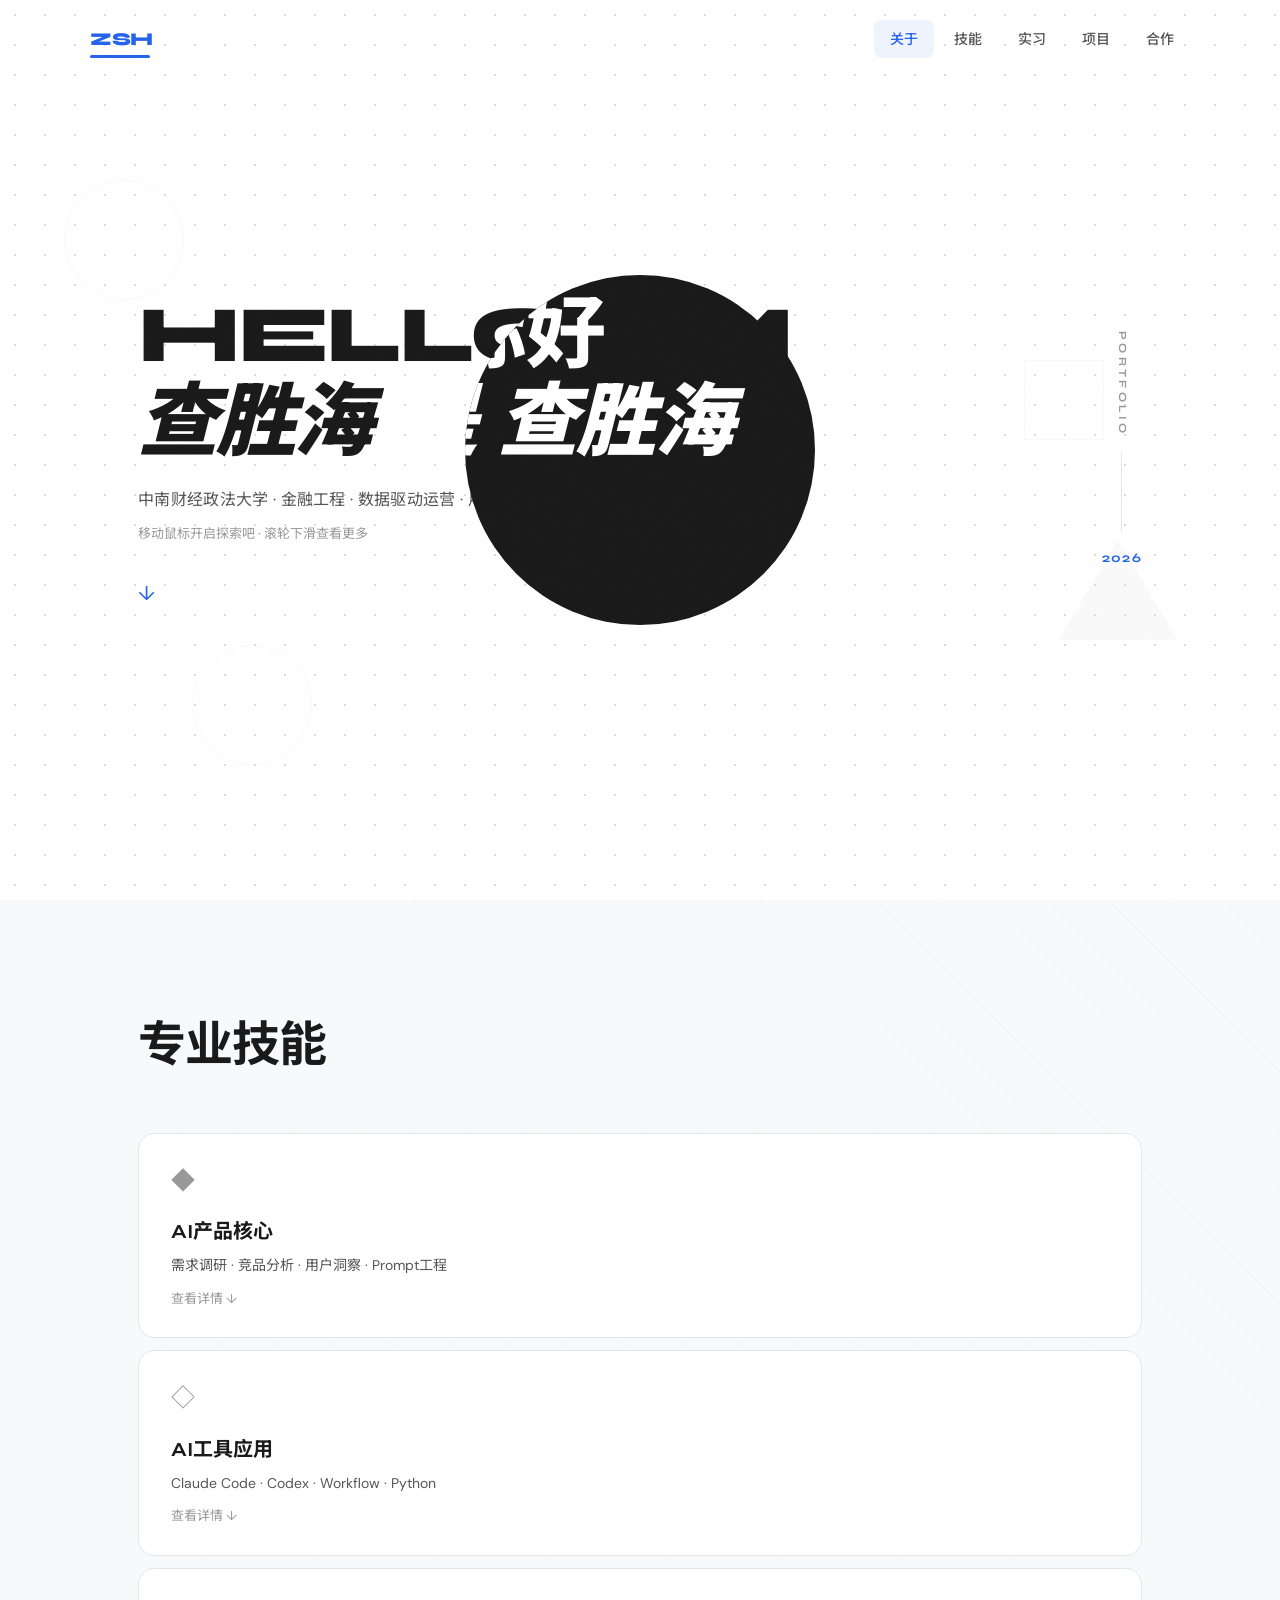
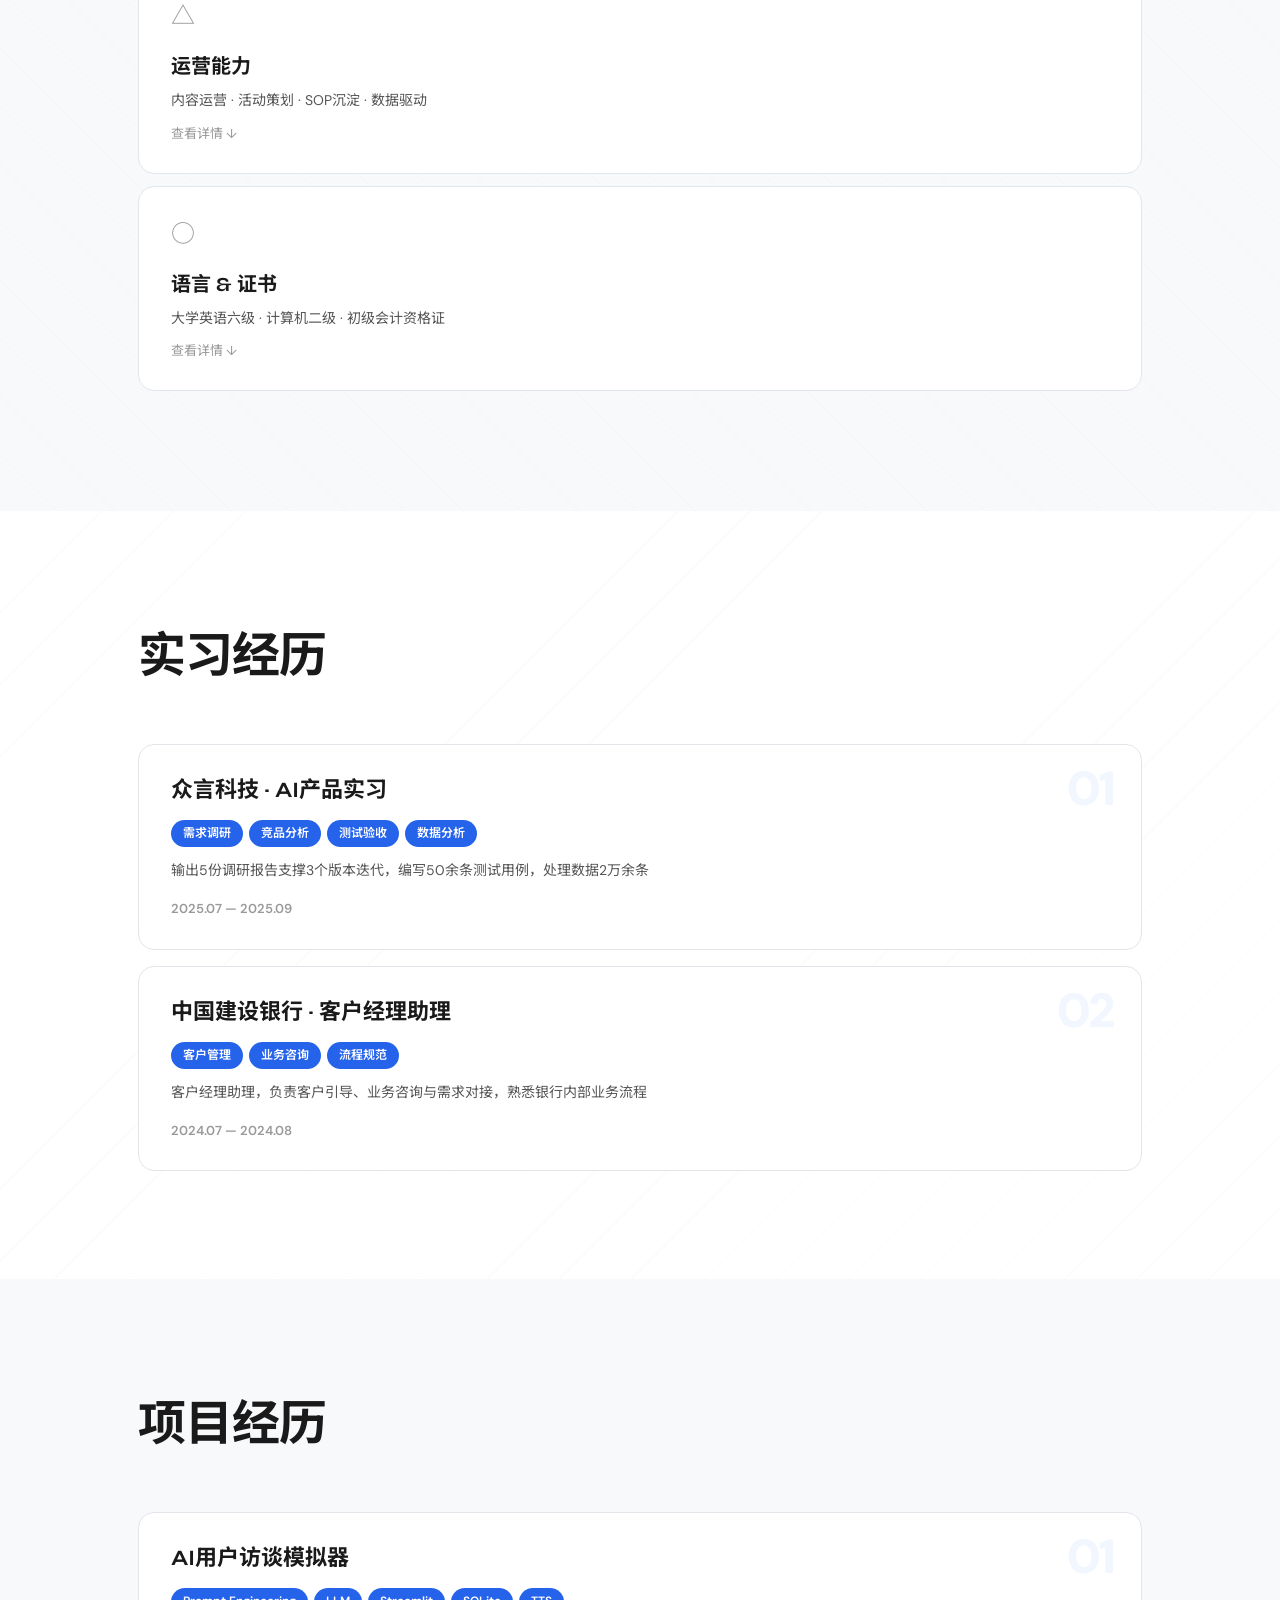
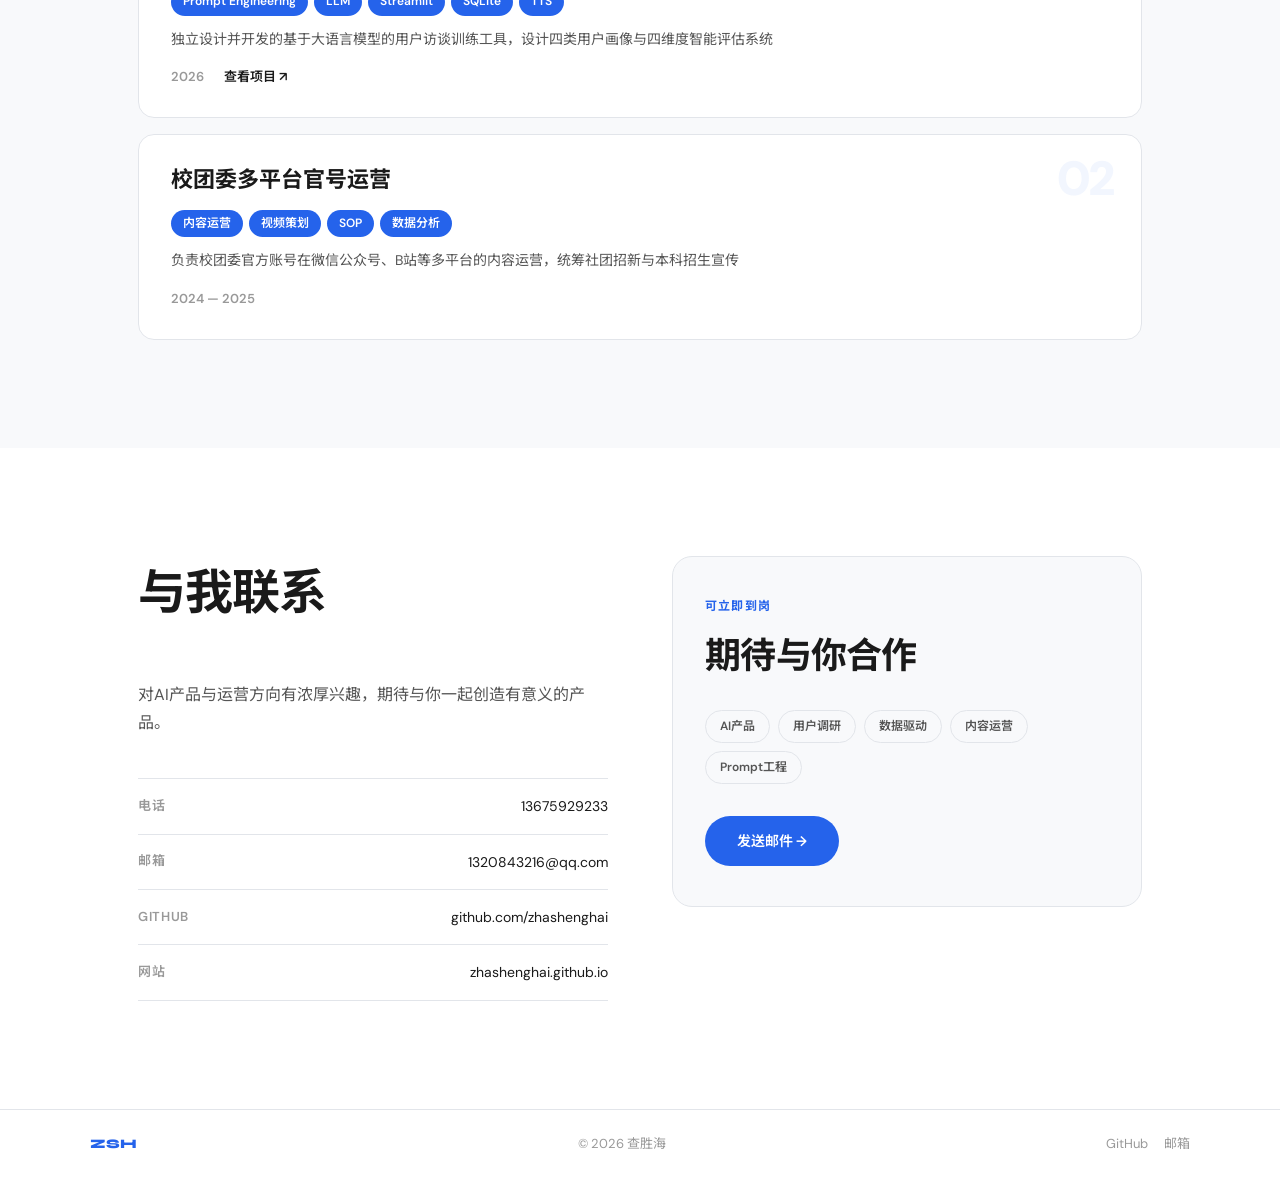
==== commit 64350f5b: "feat(ui): 优化主页UI与交互体验 - 更换网站主字体为 Syne 和 DM Sans，调整整体色彩为电光蓝系 - 新增页面加载遮罩，提升首次加载反馈体验 - 实现黑圈内中文浮动文字，增强互动" ====
--- a/index.html
+++ b/index.html
@@ -13,7 +13,7 @@
   <link rel="icon" href="data:image/svg+xml,<svg xmlns='http://www.w3.org/2000/svg' viewBox='0 0 100 100'><text y='.9em' font-size='90'>◆</text></svg>">
   <link rel="preconnect" href="https://fonts.googleapis.com">
   <link rel="preconnect" href="https://fonts.gstatic.com" crossorigin>
-  <link href="https://fonts.googleapis.com/css2?family=Inter:wght@300;400;500;600;700;800;900&family=Noto+Sans+SC:wght@300;400;500;700&display=swap" rel="stylesheet">
+  <link href="https://fonts.googleapis.com/css2?family=Syne:wght@400;500;600;700;800&family=DM+Sans:ital,wght@0,300;0,400;0,500;0,600;0,700;1,400&family=Noto+Sans+SC:wght@300;400;500;700&display=swap" rel="stylesheet">
   <link rel="stylesheet" href="css/style.css">
   <script type="application/ld+json">
   {
@@ -30,9 +30,24 @@
 </head>
 <body>
 
+  <!-- 页面加载遮罩 -->
+  <div class="page-loader" id="pageLoader">
+    <span class="loader-text">LOADING...</span>
+  </div>
+
+  <!-- 视差装饰元素 -->
+  <div class="parallax-shapes" id="parallaxShapes">
+    <div class="parallax-shape circle shape-1" data-speed="0.3"></div>
+    <div class="parallax-shape triangle shape-2" data-speed="-0.2"></div>
+    <div class="parallax-shape square shape-3" data-speed="0.4"></div>
+    <div class="parallax-shape circle shape-4" data-speed="-0.15"></div>
+  </div>
+
   <!-- 黑圈跟随鼠标 -->
   <div class="cursor-circle" id="cursorCircle">
-    <span class="cursor-text" id="cursorText"></span>
+    <!-- 中文翻译（在黑圈内，固定位置） -->
+    <span class="circle-reveal-text" id="revealLine1">你好</span>
+    <span class="circle-reveal-text" id="revealLine2">我是 查胜海</span>
   </div>
 
   <!-- 导航栏 -->
@@ -42,6 +57,7 @@
       <div class="nav-links" id="navLinks">
         <a href="#hero" class="nav-link active" data-section="hero">关于</a>
         <a href="#skills" class="nav-link" data-section="skills">技能</a>
+        <a href="#intern" class="nav-link" data-section="intern">实习</a>
         <a href="#projects" class="nav-link" data-section="projects">项目</a>
         <a href="#contact" class="nav-link" data-section="contact">合作</a>
       </div>
@@ -55,13 +71,25 @@
   <!-- ===== 1. Hero Section ===== -->
   <section class="hero" id="hero">
     <div class="hero-grid-bg"></div>
-    <div class="hero-content">
-      <h1 class="hero-title" id="heroTitle">
-        <span class="title-line">HELLO, I'M</span>
-        <span class="title-line title-name"><em>查胜海</em></span>
-      </h1>
-      <p class="hero-subtitle fade-in">AI产品 / 21岁 / 福建泉州</p>
-      <p class="hero-hint fade-in">移动鼠标开启探索吧 · 向下滚动查看更多</p>
+    <div class="hero-layout">
+      <div class="hero-content">
+        <div class="hero-title-wrap">
+          <h1 class="hero-title" id="heroTitle">
+            <span class="title-line">HELLO, I'M</span>
+            <span class="title-line title-name"><em>查胜海</em></span>
+          </h1>
+        </div>
+        <p class="hero-subtitle fade-in-short">中南财经政法大学 · 金融工程 · 数据驱动运营 · 用户需求洞察 · AI产品落地</p>
+        <p class="hero-hint fade-in-short">移动鼠标开启探索吧 · 滚轮下滑查看更多</p>
+        <div class="scroll-indicator fade-in-short" id="scrollIndicator">
+          <span class="scroll-arrow">↓</span>
+        </div>
+      </div>
+      <div class="hero-aside fade-in-short">
+        <div class="hero-aside-label">PORTFOLIO</div>
+        <div class="hero-aside-line"></div>
+        <div class="hero-aside-year">2026</div>
+      </div>
     </div>
   </section>
 
@@ -74,11 +102,6 @@
         <div class="skill-card fade-in" data-expand="skill-1">
           <div class="skill-card-header">
             <div class="skill-card-icon">◆</div>
-            <div class="skill-card-stats">
-              <div class="stat"><span class="stat-num" data-target="3">0</span><span class="stat-unit">+</span><span class="stat-label">实习项目</span></div>
-              <div class="stat"><span class="stat-num" data-target="2">0</span><span class="stat-label">产品上线</span></div>
-              <div class="stat"><span class="stat-num" data-target="95">0</span><span class="stat-unit">%</span><span class="stat-label">需求交付率</span></div>
-            </div>
           </div>
           <h3 class="skill-card-title">AI产品核心</h3>
           <p class="skill-card-desc">需求调研 · 竞品分析 · 用户洞察 · Prompt工程</p>
@@ -98,11 +121,6 @@
         <div class="skill-card fade-in" data-expand="skill-2">
           <div class="skill-card-header">
             <div class="skill-card-icon">◇</div>
-            <div class="skill-card-stats">
-              <div class="stat"><span class="stat-num" data-target="8">0</span><span class="stat-label">工具掌握</span></div>
-              <div class="stat"><span class="stat-num" data-target="50">0</span><span class="stat-unit">+</span><span class="stat-label">测试用例</span></div>
-              <div class="stat"><span class="stat-num" data-target="20000">0</span><span class="stat-unit">+</span><span class="stat-label">数据处理量</span></div>
-            </div>
           </div>
           <h3 class="skill-card-title">AI工具应用</h3>
           <p class="skill-card-desc">Claude Code · Codex · Workflow · Python</p>
@@ -123,11 +141,6 @@
         <div class="skill-card fade-in" data-expand="skill-3">
           <div class="skill-card-header">
             <div class="skill-card-icon">△</div>
-            <div class="skill-card-stats">
-              <div class="stat"><span class="stat-num" data-target="4">0</span><span class="stat-label">平台运营</span></div>
-              <div class="stat"><span class="stat-num" data-target="2000">0</span><span class="stat-unit">+</span><span class="stat-label">播放量</span></div>
-              <div class="stat"><span class="stat-num" data-target="100">0</span><span class="stat-unit">+</span><span class="stat-label">粉丝增长</span></div>
-            </div>
           </div>
           <h3 class="skill-card-title">运营能力</h3>
           <p class="skill-card-desc">内容运营 · 活动策划 · SOP沉淀 · 数据驱动</p>
@@ -146,11 +159,6 @@
         <div class="skill-card fade-in" data-expand="skill-4">
           <div class="skill-card-header">
             <div class="skill-card-icon">○</div>
-            <div class="skill-card-stats">
-              <div class="stat"><span class="stat-num" data-target="6">0</span><span class="stat-label">CET-6</span></div>
-              <div class="stat"><span class="stat-num" data-target="2">0</span><span class="stat-label">计算机二级</span></div>
-              <div class="stat"><span class="stat-num" data-target="3">0</span><span class="stat-label">专业证书</span></div>
-            </div>
           </div>
           <h3 class="skill-card-title">语言 & 证书</h3>
           <p class="skill-card-desc">大学英语六级 · 计算机二级 · 初级会计资格证</p>
@@ -169,7 +177,39 @@
     </div>
   </section>
 
-  <!-- ===== 3. 项目经历 ===== -->
+  <!-- ===== 3. 实习经历 ===== -->
+  <section class="section section-intern" id="intern">
+    <div class="container">
+      <h2 class="section-title fade-in">实习经历</h2>
+      <div class="projects-grid">
+        <div class="project-card fade-in">
+          <span class="project-num">01</span>
+          <h3 class="project-title">众言科技 · AI产品实习</h3>
+          <div class="project-tags">
+            <span class="ptag">需求调研</span>
+            <span class="ptag">竞品分析</span>
+            <span class="ptag">测试验收</span>
+            <span class="ptag">数据分析</span>
+          </div>
+          <p class="project-desc">输出5份调研报告支撑3个版本迭代，编写50余条测试用例，处理数据2万余条</p>
+          <span class="project-year">2025.07 — 2025.09</span>
+        </div>
+        <div class="project-card fade-in">
+          <span class="project-num">02</span>
+          <h3 class="project-title">中国建设银行 · 客户经理助理</h3>
+          <div class="project-tags">
+            <span class="ptag">客户管理</span>
+            <span class="ptag">业务咨询</span>
+            <span class="ptag">流程规范</span>
+          </div>
+          <p class="project-desc">客户经理助理，负责客户引导、业务咨询与需求对接，熟悉银行内部业务流程</p>
+          <span class="project-year">2024.07 — 2024.08</span>
+        </div>
+      </div>
+    </div>
+  </section>
+
+  <!-- ===== 4. 项目经历 ===== -->
   <section class="section section-projects" id="projects">
     <div class="container">
       <h2 class="section-title fade-in">项目经历</h2>
@@ -185,7 +225,7 @@
             <span class="ptag">TTS</span>
           </div>
           <p class="project-desc">独立设计并开发的基于大语言模型的用户访谈训练工具，设计四类用户画像与四维度智能评估系统</p>
-          <span class="project-year">2025</span>
+          <span class="project-year">2026</span>
           <a href="https://github.com/zhashenghai/user-interview-simulator" target="_blank" class="project-link">查看项目 ↗</a>
         </div>
         <div class="project-card fade-in">
@@ -198,80 +238,65 @@
             <span class="ptag">数据分析</span>
           </div>
           <p class="project-desc">负责校团委官方账号在微信公众号、B站等多平台的内容运营，统筹社团招新与本科招生宣传</p>
-          <span class="project-year">2024</span>
-        </div>
-        <div class="project-card fade-in">
-          <span class="project-num">03</span>
-          <h3 class="project-title">众言科技AI产品实习</h3>
-          <div class="project-tags">
-            <span class="ptag">需求调研</span>
-            <span class="ptag">竞品分析</span>
-            <span class="ptag">测试验收</span>
-            <span class="ptag">数据分析</span>
-          </div>
-          <p class="project-desc">输出5份调研报告支撑3个版本迭代，编写50余条测试用例，处理数据2万余条</p>
-          <span class="project-year">2025</span>
-        </div>
-        <div class="project-card fade-in">
-          <span class="project-num">04</span>
-          <h3 class="project-title">中国建设银行实习</h3>
-          <div class="project-tags">
-            <span class="ptag">客户管理</span>
-            <span class="ptag">业务咨询</span>
-            <span class="ptag">流程规范</span>
-          </div>
-          <p class="project-desc">客户经理助理，负责客户引导、业务咨询与需求对接，熟悉银行内部业务流程</p>
-          <span class="project-year">2024</span>
-        </div>
-      </div>
-    </div>
-  </section>
-
-  <!-- ===== 4. 合作 / 联系 ===== -->
+          <span class="project-year">2024 — 2025</span>
+        </div>
+      </div>
+    </div>
+  </section>
+
+  <!-- ===== 5. 合作 / 联系 ===== -->
   <section class="section section-contact" id="contact">
     <div class="container">
-      <h2 class="section-title fade-in">与我联系</h2>
-      <p class="contact-subtitle fade-in">可立即到岗，可实习6个月以上。对AI产品与运营方向有浓厚兴趣，期待与你一起创造有意义的产品。</p>
-
-      <div class="contact-grid">
-        <div class="contact-card fade-in">
-          <div class="contact-card-icon">📱</div>
-          <h3>电话</h3>
-          <p id="phoneDisplay">点击查看</p>
-        </div>
-        <a href="mailto:1320843216@qq.com" class="contact-card fade-in">
-          <div class="contact-card-icon">✉️</div>
-          <h3>邮箱</h3>
-          <p>1320843216@qq.com</p>
-        </a>
-        <a href="https://github.com/zhashenghai" target="_blank" class="contact-card fade-in">
-          <div class="contact-card-icon">◆</div>
-          <h3>GitHub</h3>
-          <p>github.com/zhashenghai</p>
-        </a>
-        <a href="https://zhashenghai.github.io" target="_blank" class="contact-card fade-in">
-          <div class="contact-card-icon">🌐</div>
-          <h3>网站</h3>
-          <p>zhashenghai.github.io</p>
-        </a>
-      </div>
-
-      <div class="contact-tags fade-in">
-        <span class="ctag">AI产品</span>
-        <span class="ctag">用户调研</span>
-        <span class="ctag">数据驱动</span>
-        <span class="ctag">内容运营</span>
-        <span class="ctag">Prompt工程</span>
-      </div>
-
-      <div class="contact-cta fade-in">
-        <p>有任何问题咨询，请通过邮箱联系：<strong>1320843216@qq.com</strong></p>
+      <div class="contact-layout">
+        <div class="contact-left">
+          <h2 class="section-title fade-in">与我联系</h2>
+          <p class="contact-subtitle fade-in">对AI产品与运营方向有浓厚兴趣，期待与你一起创造有意义的产品。</p>
+          <div class="contact-list fade-in">
+            <a href="javascript:void(0)" class="contact-item" id="phoneLink">
+              <span class="contact-item-label">电话</span>
+              <span class="contact-item-value" id="phoneDisplay">点击查看</span>
+            </a>
+            <a href="mailto:1320843216@qq.com" class="contact-item">
+              <span class="contact-item-label">邮箱</span>
+              <span class="contact-item-value">1320843216@qq.com</span>
+            </a>
+            <a href="https://github.com/zhashenghai" target="_blank" class="contact-item">
+              <span class="contact-item-label">GitHub</span>
+              <span class="contact-item-value">github.com/zhashenghai</span>
+            </a>
+            <a href="https://zhashenghai.github.io" target="_blank" class="contact-item">
+              <span class="contact-item-label">网站</span>
+              <span class="contact-item-value">zhashenghai.github.io</span>
+            </a>
+          </div>
+        </div>
+        <div class="contact-right fade-in">
+          <div class="contact-cta-card">
+            <div class="contact-cta-label">可立即到岗</div>
+            <div class="contact-cta-title">期待与你合作</div>
+            <div class="contact-cta-tags">
+              <span class="ctag">AI产品</span>
+              <span class="ctag">用户调研</span>
+              <span class="ctag">数据驱动</span>
+              <span class="ctag">内容运营</span>
+              <span class="ctag">Prompt工程</span>
+            </div>
+            <a href="mailto:1320843216@qq.com" class="contact-cta-btn">发送邮件 →</a>
+          </div>
+        </div>
       </div>
     </div>
   </section>
 
   <footer class="site-footer">
-    <span>Copyright © 2026 查胜海. All Rights Reserved</span>
+    <div class="footer-inner">
+      <span class="footer-brand">ZSH</span>
+      <span class="footer-copy">© 2026 查胜海</span>
+      <div class="footer-links">
+        <a href="https://github.com/zhashenghai" target="_blank">GitHub</a>
+        <a href="mailto:1320843216@qq.com">邮箱</a>
+      </div>
+    </div>
   </footer>
 
   <script src="js/main.js"></script>
--- a/css/style.css
+++ b/css/style.css
@@ -1,16 +1,21 @@
-/* ===== 设计系统 — 白底极简 + 黑圈交互 ===== */
+/* ===== 设计系统 — 白底极简 + 电光蓝 accent ===== */
 :root {
   --bg: #fff;
-  --bg-alt: #f5f5f5;
+  --bg-alt: #f8f9fb;
   --bg-card: #fff;
-  --text-1: #111;
-  --text-2: #666;
-  --text-3: #aaa;
-  --border: #e5e5e5;
-  --border-hover: #ccc;
-  --accent: #111;
-  --font: 'Inter', 'Noto Sans SC', -apple-system, sans-serif;
+  --text-1: #1a1a1a;
+  --text-2: #555;
+  --text-3: #999;
+  --border: #e2e5ea;
+  --border-hover: #c8cdd5;
+  --accent: #2563EB;
+  --accent-light: #eff4ff;
+  --font-display: 'Syne', 'Noto Sans SC', sans-serif;
+  --font-body: 'DM Sans', 'Noto Sans SC', -apple-system, sans-serif;
+  --font: var(--font-body);
   --max-w: 1100px;
+  --transition-fast: 0.3s ease;
+  --transition-mid: 0.6s ease;
 }
 
 /* ===== Reset ===== */
@@ -22,12 +27,24 @@
   color: var(--text-1);
   line-height: 1.6;
   overflow-x: hidden;
-  cursor: none;
+}
+
+/* 微噪点纹理 */
+body::after {
+  content: '';
+  position: fixed;
+  inset: 0;
+  pointer-events: none;
+  z-index: 9999;
+  opacity: 0.015;
+  background-image: url("data:image/svg+xml,%3Csvg viewBox='0 0 256 256' xmlns='http://www.w3.org/2000/svg'%3E%3Cfilter id='n'%3E%3CfeTurbulence type='fractalNoise' baseFrequency='0.9' numOctaves='4' stitchTiles='stitch'/%3E%3C/filter%3E%3Crect width='100%25' height='100%25' filter='url(%23n)'/%3E%3C/svg%3E");
+  background-repeat: repeat;
+  background-size: 256px 256px;
 }
 ::selection { background: var(--accent); color: #fff; }
-a { color: inherit; text-decoration: none; cursor: none; }
-button { background: none; border: none; cursor: none; font-family: inherit; }
 :focus-visible { outline: 2px solid var(--accent); outline-offset: 2px; }
+a { color: inherit; text-decoration: none; }
+button { background: none; border: none; font-family: inherit; }
 
 /* ===== 黑圈跟随鼠标 ===== */
 .cursor-circle {
@@ -35,29 +52,44 @@
   width: 350px;
   height: 350px;
   border-radius: 50%;
-  background: #111;
+  background: #1a1a1a;
   pointer-events: none;
-  z-index: 9999;
+  z-index: 50;
   transform: translate(-50%, -50%);
   display: flex;
   align-items: center;
   justify-content: center;
   opacity: 0;
   transition: opacity 0.4s;
-  mix-blend-mode: difference;
+  overflow: hidden;
 }
 .cursor-circle.visible { opacity: 1; }
-.cursor-text {
+
+/* 黑圈内浮动关键词 — 已移除 */
+
+/* 圈内中文翻译文字 */
+.circle-reveal-text {
+  position: absolute;
   color: #fff;
-  font-size: 18px;
-  font-weight: 600;
+  font-family: var(--font-display);
+  font-weight: 800;
+  line-height: 1.1;
+  letter-spacing: -0.03em;
   text-align: center;
+  white-space: nowrap;
+  pointer-events: none;
   opacity: 0;
   transition: opacity 0.2s;
-  pointer-events: none;
-  white-space: nowrap;
-}
-.cursor-text.show { opacity: 1; }
+  z-index: 1;
+  font-size: clamp(40px, 8vw, 80px);
+}
+.circle-reveal-text.show { opacity: 1; }
+#revealLine2 { font-style: italic; font-weight: 900; }
+
+/* ===== 标题包裹层 ===== */
+.hero-title-wrap {
+  margin-bottom: 20px;
+}
 
 /* ===== 导航栏 ===== */
 .nav {
@@ -72,8 +104,9 @@
   position: relative;
 }
 .nav-brand {
+  font-family: var(--font-display);
   font-weight: 800; font-size: 18px; letter-spacing: -0.02em;
-  color: var(--text-1);
+  color: var(--accent);
 }
 .nav-links { display: flex; gap: 4px; position: relative; }
 .nav-link {
@@ -81,11 +114,11 @@
   padding: 8px 16px; border-radius: 8px;
   transition: color 0.3s, background 0.3s;
 }
-.nav-link:hover { color: var(--text-1); background: rgba(0,0,0,0.04); }
-.nav-link.active { color: var(--text-1); background: rgba(0,0,0,0.06); }
+.nav-link:hover { color: var(--accent); background: var(--accent-light); }
+.nav-link.active { color: var(--accent); background: var(--accent-light); }
 .nav-indicator {
   position: absolute; bottom: 0; height: 3px;
-  background: var(--text-1); border-radius: 2px;
+  background: var(--accent); border-radius: 2px;
   transition: left 0.3s ease, width 0.3s ease;
 }
 .nav-toggle { display: none; flex-direction: column; gap: 5px; padding: 8px; }
@@ -93,14 +126,47 @@
 
 /* ===== 容器 ===== */
 .container { max-width: var(--max-w); margin: 0 auto; padding: 0 clamp(20px, 4vw, 48px); }
+
+/* ===== 页面加载遮罩 ===== */
+.page-loader {
+  position: fixed;
+  inset: 0;
+  background: #fff;
+  z-index: 10000;
+  display: flex;
+  align-items: center;
+  justify-content: center;
+  transition: opacity 0.6s ease, visibility 0.6s ease;
+}
+.page-loader.loaded {
+  opacity: 0;
+  visibility: hidden;
+  pointer-events: none;
+}
+.loader-text {
+  font-family: var(--font-display);
+  font-size: 18px;
+  font-weight: 700;
+  color: var(--accent);
+  letter-spacing: 0.1em;
+}
 
 /* ===== 入场动画 ===== */
 .fade-in {
   opacity: 0;
+  transform: translateY(60px);
+  transition: opacity 0.8s ease, transform 0.8s ease;
+}
+.fade-in.visible {
+  opacity: 1;
+  transform: translateY(0);
+}
+.fade-in-short {
+  opacity: 0;
   transform: translateY(30px);
-  transition: opacity 0.8s ease, transform 0.8s ease;
-}
-.fade-in.visible {
+  transition: opacity 0.6s ease, transform 0.6s ease;
+}
+.fade-in-short.visible {
   opacity: 1;
   transform: translateY(0);
 }
@@ -111,6 +177,24 @@
   height: 100vh; height: 100dvh;
   display: flex; align-items: center; justify-content: center;
   overflow: hidden;
+  cursor: none;
+}
+
+/* 艺术字"你好" */
+.hero-hello {
+  font-size: clamp(32px, 6vw, 56px);
+  font-weight: 900;
+  letter-spacing: -0.03em;
+  color: var(--text-1);
+  margin-bottom: 16px;
+  font-style: italic;
+  opacity: 0;
+  transform: translateY(40px);
+  transition: opacity 1s ease 0.8s, transform 1s ease 0.8s;
+}
+.hero-hello.visible {
+  opacity: 1;
+  transform: translateY(0);
 }
 
 /* 网格点背景 */
@@ -120,21 +204,63 @@
   background-size: 30px 30px;
 }
 
+.hero-layout {
+  position: relative; z-index: 2;
+  display: flex;
+  align-items: center;
+  justify-content: space-between;
+  max-width: var(--max-w);
+  margin: 0 auto;
+  padding: 0 clamp(20px, 4vw, 48px);
+  width: 100%;
+}
+
 .hero-content {
-  position: relative; z-index: 2;
-  text-align: center;
+  flex: 1;
+  max-width: 680px;
+}
+
+.hero-aside {
+  display: flex;
+  flex-direction: column;
+  align-items: center;
+  gap: 16px;
+  margin-left: 48px;
+}
+
+.hero-aside-label {
+  font-family: var(--font-display);
+  font-size: 11px;
+  font-weight: 700;
+  letter-spacing: 0.3em;
+  color: var(--text-3);
+  writing-mode: vertical-rl;
+}
+
+.hero-aside-line {
+  width: 1px;
+  height: 80px;
+  background: var(--border);
+}
+
+.hero-aside-year {
+  font-family: var(--font-display);
+  font-size: 13px;
+  font-weight: 700;
+  color: var(--accent);
+  letter-spacing: 0.1em;
 }
 
 .hero-title {
   display: flex; flex-direction: column; gap: 0;
-  margin-bottom: 20px;
 }
 
 .title-line {
+  font-family: var(--font-display);
   font-size: clamp(40px, 8vw, 80px);
-  font-weight: 900;
+  font-weight: 800;
   line-height: 1.1;
-  letter-spacing: -0.04em;
+  letter-spacing: -0.03em;
   color: var(--text-1);
 }
 
@@ -147,11 +273,27 @@
   font-size: 16px;
   color: var(--text-2);
   margin-bottom: 12px;
+  letter-spacing: 0.02em;
 }
 
 .hero-hint {
   font-size: 13px;
   color: var(--text-3);
+}
+
+/* 滚动指示器 */
+.scroll-indicator {
+  margin-top: 32px;
+  display: flex;
+}
+.scroll-arrow {
+  font-size: 20px;
+  color: var(--accent);
+  animation: bounceArrow 2s ease-in-out infinite;
+}
+@keyframes bounceArrow {
+  0%, 100% { transform: translateY(0); opacity: 0.4; }
+  50% { transform: translateY(10px); opacity: 1; }
 }
 
 /* ===== 2. 技能页 — 对角线条纹背景 ===== */
@@ -172,9 +314,10 @@
 }
 
 .section-title {
+  font-family: var(--font-display);
   font-size: clamp(28px, 5vw, 48px);
-  font-weight: 800;
-  letter-spacing: -0.03em;
+  font-weight: 700;
+  letter-spacing: -0.02em;
   margin-bottom: 48px;
 }
 
@@ -198,7 +341,11 @@
 
 .skill-card:hover {
   transform: translateY(-8px);
-  box-shadow: 0 20px 40px rgba(0,0,0,0.08);
+  box-shadow: 0 20px 40px rgba(37,99,235,0.08);
+}
+
+.skill-card:active {
+  transform: translateY(-4px) scale(0.99);
 }
 
 .skill-card-header {
@@ -213,37 +360,8 @@
   color: var(--text-3);
 }
 
-.skill-card-stats {
-  display: flex;
-  gap: 24px;
-}
-
-.stat {
-  display: flex;
-  align-items: baseline;
-  gap: 2px;
-}
-
-.stat-num {
-  font-size: 28px;
-  font-weight: 800;
-  color: var(--text-1);
-  font-variant-numeric: tabular-nums;
-}
-
-.stat-unit {
-  font-size: 16px;
-  font-weight: 700;
-  color: var(--text-1);
-}
-
-.stat-label {
-  font-size: 12px;
-  color: var(--text-3);
-  margin-left: 4px;
-}
-
 .skill-card-title {
+  font-family: var(--font-display);
   font-size: 20px;
   font-weight: 700;
   margin-bottom: 6px;
@@ -298,14 +416,63 @@
   font-size: 12px;
   font-weight: 600;
   color: #fff;
-  background: var(--text-1);
+  background: var(--accent);
   padding: 3px 10px;
   border-radius: 100px;
 }
 
+/* ===== 视差装饰元素 ===== */
+.parallax-shapes {
+  position: fixed;
+  inset: 0;
+  pointer-events: none;
+  z-index: 0;
+  overflow: hidden;
+}
+.parallax-shape {
+  position: absolute;
+  border: 1px solid rgba(0,0,0,0.04);
+  transition: transform 0.1s linear;
+  opacity: 0.6;
+}
+.parallax-shape.circle {
+  width: 120px;
+  height: 120px;
+  border-radius: 50%;
+}
+.parallax-shape.triangle {
+  width: 0;
+  height: 0;
+  border: none;
+  border-left: 60px solid transparent;
+  border-right: 60px solid transparent;
+  border-bottom: 100px solid rgba(0,0,0,0.03);
+}
+.parallax-shape.square {
+  width: 80px;
+  height: 80px;
+  transform: rotate(45deg);
+}
+.shape-1 { top: 20%; left: 5%; }
+.shape-2 { top: 60%; right: 8%; }
+.shape-3 { top: 40%; left: 80%; }
+.shape-4 { bottom: 15%; left: 15%; }
+
+/* ===== 实习卡片 ===== */
+.section-intern {
+  background: var(--bg);
+  background-image: repeating-linear-gradient(
+    -45deg,
+    transparent,
+    transparent 50px,
+    rgba(0,0,0,0.015) 50px,
+    rgba(0,0,0,0.015) 51px
+  );
+}
+
 /* ===== 项目卡片 ===== */
 .section-projects {
-  background: var(--bg);
+  background: var(--bg-alt);
 }
 
 .projects-grid {
@@ -326,7 +493,11 @@
 
 .project-card:hover {
   transform: translateY(-8px);
-  box-shadow: 0 20px 40px rgba(0,0,0,0.08);
+  box-shadow: 0 20px 40px rgba(37,99,235,0.08);
+}
+
+.project-card:active {
+  transform: translateY(-4px) scale(0.99);
 }
 
 .project-num {
@@ -335,12 +506,14 @@
   right: 28px;
   font-size: 48px;
   font-weight: 900;
-  color: rgba(0,0,0,0.04);
+  color: rgba(37,99,235,0.06);
   line-height: 1;
   letter-spacing: -0.04em;
+  font-variant-numeric: tabular-nums;
 }
 
 .project-title {
+  font-family: var(--font-display);
   font-size: 22px;
   font-weight: 700;
   margin-bottom: 12px;
@@ -357,7 +530,7 @@
   font-size: 12px;
   font-weight: 600;
   color: #fff;
-  background: var(--text-1);
+  background: var(--accent);
   padding: 4px 12px;
   border-radius: 100px;
   transition: transform 0.3s, box-shadow 0.3s;
@@ -365,7 +538,7 @@
 
 .ptag:hover {
   transform: scale(1.05);
-  box-shadow: 0 4px 12px rgba(0,0,0,0.2);
+  box-shadow: 0 4px 12px rgba(37,99,235,0.2);
 }
 
 .project-desc {
@@ -379,6 +552,7 @@
   font-size: 13px;
   font-weight: 600;
   color: var(--text-3);
+  font-variant-numeric: tabular-nums;
 }
 
 .project-link {
@@ -396,96 +570,163 @@
 .section-contact {
   background: var(--bg);
 }
+.contact-layout {
+  display: grid;
+  grid-template-columns: 1fr 1fr;
+  gap: 48px;
+  align-items: start;
+}
+@media (max-width: 768px) {
+  .contact-layout { grid-template-columns: 1fr; }
+}
+
+/* 联系区 — 2 列不对称布局 */
+.contact-layout {
+  display: grid;
+  grid-template-columns: 1fr 1fr;
+  gap: 64px;
+  align-items: start;
+}
 
 .contact-subtitle {
   font-size: 16px;
   color: var(--text-2);
-  max-width: 560px;
   line-height: 1.8;
-  margin-bottom: 48px;
-}
-
-.contact-grid {
-  display: grid;
-  grid-template-columns: repeat(4, 1fr);
-  gap: 16px;
   margin-bottom: 40px;
 }
 
-.contact-card {
-  background: var(--bg-card);
+.contact-list {
+  display: flex;
+  flex-direction: column;
+}
+
+.contact-item {
+  display: flex;
+  justify-content: space-between;
+  align-items: center;
+  padding: 16px 0;
+  border-bottom: 1px solid var(--border);
+  transition: color 0.3s;
+}
+
+.contact-item:first-child { border-top: 1px solid var(--border); }
+.contact-item:hover { color: var(--accent); }
+
+.contact-item-label {
+  font-size: 13px;
+  font-weight: 600;
+  color: var(--text-3);
+  text-transform: uppercase;
+  letter-spacing: 0.05em;
+}
+
+.contact-item-value {
+  font-size: 14px;
+  color: var(--text-1);
+  transition: color 0.3s;
+}
+
+.contact-item:hover .contact-item-value { color: var(--accent); }
+
+/* 右侧 CTA 卡片 */
+.contact-cta-card {
+  background: var(--bg-alt);
   border: 1px solid var(--border);
-  border-radius: 16px;
-  padding: 28px 24px;
-  text-align: center;
-  transition: transform 0.3s ease, box-shadow 0.3s ease;
-}
-
-.contact-card:hover {
-  transform: translateY(-8px);
-  box-shadow: 0 20px 40px rgba(0,0,0,0.08);
-}
-
-.contact-card-icon {
-  font-size: 28px;
+  border-radius: 20px;
+  padding: 40px 32px;
+}
+
+.contact-cta-label {
+  font-size: 12px;
+  font-weight: 700;
+  color: var(--accent);
+  letter-spacing: 0.1em;
+  text-transform: uppercase;
   margin-bottom: 12px;
 }
 
-.contact-card h3 {
-  font-size: 14px;
+.contact-cta-title {
+  font-family: var(--font-display);
+  font-size: clamp(24px, 3vw, 36px);
   font-weight: 700;
-  margin-bottom: 4px;
-}
-
-.contact-card p {
-  font-size: 13px;
-  color: var(--text-2);
-}
-
-.contact-tags {
+  letter-spacing: -0.02em;
+  margin-bottom: 24px;
+}
+
+.contact-cta-tags {
   display: flex;
   flex-wrap: wrap;
   gap: 8px;
-  margin-bottom: 40px;
+  margin-bottom: 32px;
 }
 
 .ctag {
-  font-size: 13px;
-  font-weight: 500;
+  font-size: 12px;
+  font-weight: 600;
   color: var(--text-2);
-  padding: 8px 16px;
+  padding: 6px 14px;
   border: 1px solid var(--border);
   border-radius: 100px;
   transition: all 0.3s;
 }
 
 .ctag:hover {
-  background: var(--text-1);
+  background: var(--accent);
   color: #fff;
-  border-color: var(--text-1);
-}
-
-.contact-cta {
-  padding-top: 24px;
-  border-top: 1px solid var(--border);
-}
-
-.contact-cta p {
+  border-color: var(--accent);
+}
+
+.contact-cta-btn {
+  display: inline-flex;
+  align-items: center;
+  gap: 8px;
+  padding: 14px 32px;
+  background: var(--accent);
+  color: #fff;
   font-size: 14px;
-  color: var(--text-2);
-}
-
-.contact-cta strong {
-  color: var(--text-1);
+  font-weight: 600;
+  border-radius: 100px;
+  transition: transform 0.3s, box-shadow 0.3s;
+}
+
+.contact-cta-btn:hover {
+  transform: translateY(-2px);
+  box-shadow: 0 8px 24px rgba(37,99,235,0.25);
+}
+
+.contact-cta-btn:active {
+  transform: translateY(0);
+  box-shadow: none;
 }
 
 /* ===== 页脚 ===== */
 .site-footer {
-  text-align: center;
-  padding: 32px 24px;
-  font-size: 12px;
+  padding: 24px clamp(20px, 4vw, 48px);
+  border-top: 1px solid var(--border);
+}
+.footer-inner {
+  max-width: var(--max-w);
+  margin: 0 auto;
+  display: flex;
+  align-items: center;
+  justify-content: space-between;
+  font-size: 13px;
   color: var(--text-3);
 }
+.footer-brand {
+  font-family: var(--font-display);
+  font-weight: 800;
+  color: var(--accent);
+}
+.footer-links {
+  display: flex;
+  gap: 16px;
+}
+.footer-links a {
+  color: var(--text-3);
+  transition: color 0.3s;
+}
+.footer-links a:hover { color: var(--accent); }
 
 /* ===== 响应式 ===== */
 @media (max-width: 768px) {
@@ -501,20 +742,22 @@
     border-radius: 16px;
     padding: 12px;
     flex-direction: column;
-    box-shadow: 0 8px 32px rgba(0,0,0,0.1);
+    box-shadow: 0 8px 32px rgba(37,99,235,0.1);
     border: 1px solid var(--border);
   }
   .nav-links.show { display: flex; }
   .nav-toggle { display: flex; }
   .nav-indicator { display: none; }
 
-  .contact-grid { grid-template-columns: 1fr 1fr; }
-
-  .skill-card-stats { flex-wrap: wrap; gap: 12px; }
-
+  .contact-layout { grid-template-columns: 1fr; gap: 40px; }
   .project-num { font-size: 36px; top: 16px; right: 20px; }
+  .parallax-shapes { display: none; }
+  .hero-aside { display: none; }
+  .hero-layout { justify-content: center; }
+  .hero-content { text-align: center; }
+  .scroll-indicator { justify-content: center; }
 }
 
 @media (max-width: 480px) {
-  .contact-grid { grid-template-columns: 1fr; }
-}
+  .contact-cta-card { padding: 28px 20px; }
+}
